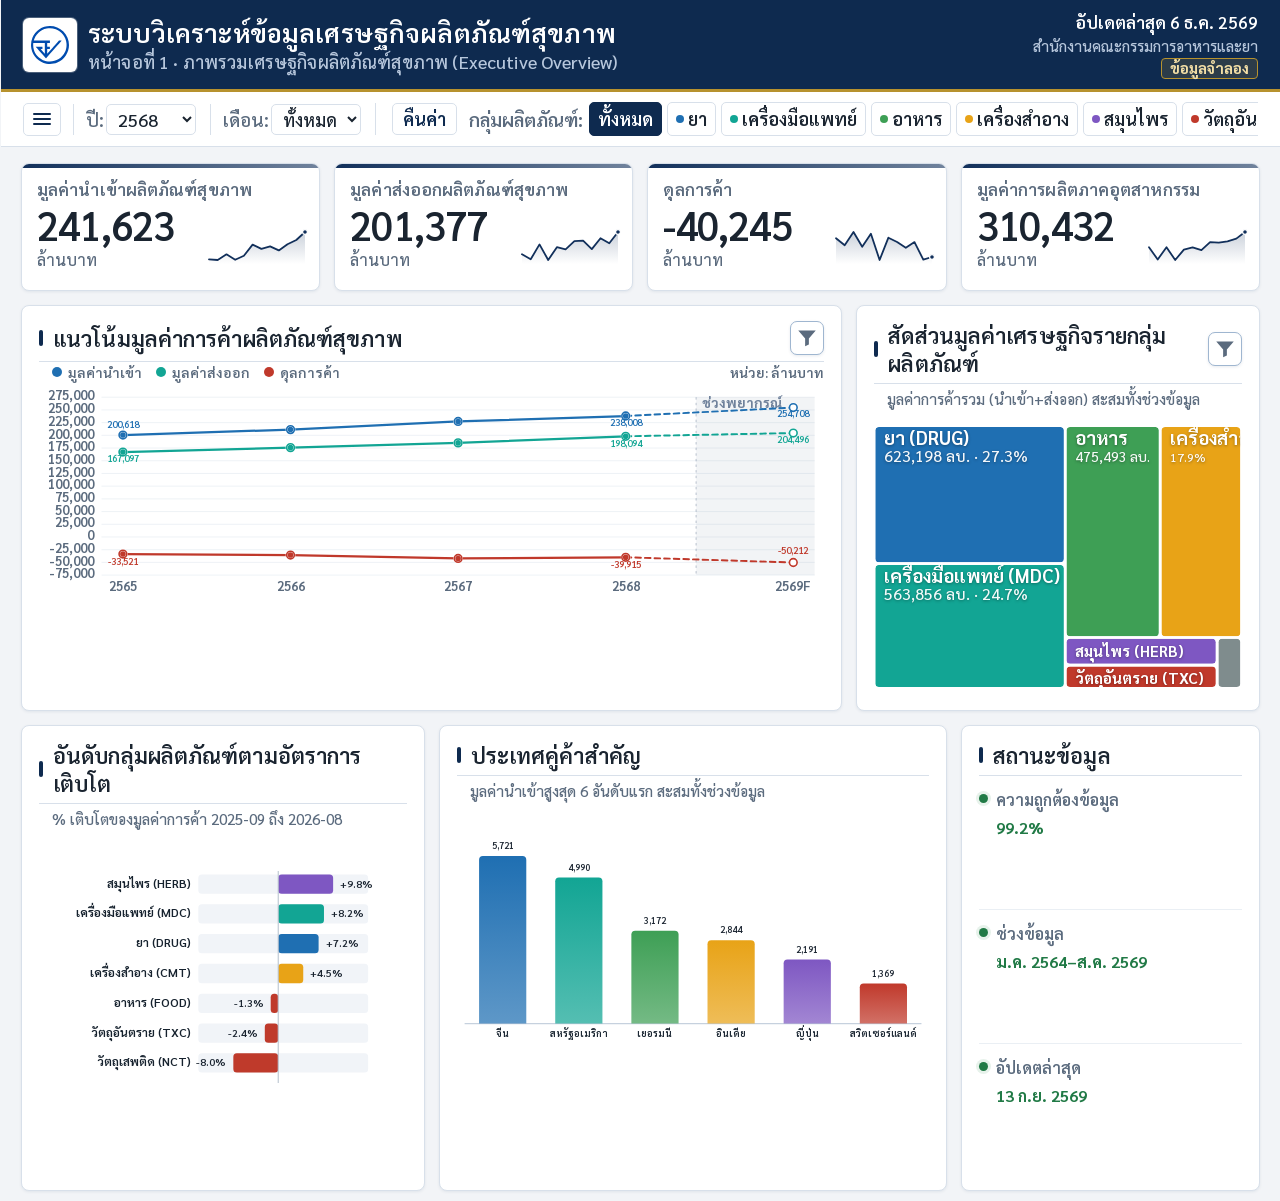
==== Web Mockup/d1_NEW.html @ 27793bc2 "Fix d2 chart-box height; smaller cap/legend/sidebar fonts Co-authored-by: Cursor <cursoragent@cursor" ====
<!doctype html>
<html lang="th">
<head>
<meta charset="utf-8">
<meta name="viewport" content="width=device-width, initial-scale=1">

<link rel="preconnect" href="https://fonts.googleapis.com">
<link rel="preconnect" href="https://fonts.gstatic.com" crossorigin>
<link rel="stylesheet" href="https://fonts.googleapis.com/css2?family=Sarabun:wght@400;500;600;700&display=swap">
<link rel="stylesheet" href="shared/dash-fonts.css">
<title>หน้าจอที่ 1 (Mockup) — ภาพรวมเศรษฐกิจผลิตภัณฑ์สุขภาพ | อย.</title>
<style>
  :root{
    --navy:#0E2A4F; --navy2:#1B4A82; --gold:#B7922E; --ink:#1A2430; --muted:#5B6B7E;
    --line:#D8E0EA; --line2:#EAEFF4; --canvas:#F2F4F7; --card:#FFFFFF;
    --good:#1F7A45; --warn:#A66A00; --bad:#B4382A;
    --sh-1:0 1px 3px rgba(18,48,91,.08);
    --r:8px;
    /* สเกล KPI (คงที่) vs UI รอง (ปรับได้) — โหมดอ่านง่าย */
    --fs-kpi:40px; --fs-kpi-name:17px; --fs-kpi-unit:16px;
    --fs-base:24px; --fs-h2:22px;
    --fs-chrome-h1:26px; --fs-chrome-sub:18px; --fs-chrome-meta:17px; --fs-chrome-org:15px;
    --fs-filter:17px; --fs-filter-chip:16px;
    --fs-ui:16px; --fs-ui-md:15px; --fs-ui-sm:16px;
    --fs-axis:16px; --fs-chart-lbl:15px; --fs-chart-data:12px; --fs-tip:20px; --fs-period:16px;
  }
  *{box-sizing:border-box}
  html,body{margin:0;padding:0}
  body{
    background:var(--canvas);
    color:var(--ink);
    font-size:var(--fs-base); line-height:1.45;
    -webkit-font-smoothing:antialiased;
    text-rendering:optimizeLegibility;
  }
  /* ── แถบหัวเรื่อง ─────────────────────────────────────────── */
  header{background:var(--navy);
         color:#fff; padding:11px 22px 10px;
         display:flex; justify-content:space-between; align-items:center; gap:12px;
         flex-wrap:wrap; position:relative; border-bottom:3px solid var(--gold)}
  header .brand{display:flex; align-items:center; gap:11px}
  header .brandLogo{width:46px; height:46px; object-fit:contain; background:#fff;
                    border-radius:6px; padding:4px; box-shadow:0 0 0 1px rgba(255,255,255,.25)}
  header h1{margin:0; font-size:var(--fs-chrome-h1); font-weight:700; letter-spacing:.15px;
            line-height:1.22}
  header .sub{color:#B7C7DC; font-size:var(--fs-chrome-sub); letter-spacing:.15px;
             margin-top:2px; line-height:1.3}
  header .right{text-align:right; font-size:var(--fs-chrome-meta); line-height:1.35}
  header .right .asof{font-weight:600}
  header .right .org{color:#B7C7DC; font-size:var(--fs-chrome-org); margin-top:2px;
                     line-height:1.3}

  /* ── แถบตัวกรอง ───────────────────────────────────────────── */
  .filters{background:#fff; border-bottom:1px solid var(--line); padding:6px 16px 6px 22px;
           display:grid; grid-template-columns:1fr auto; gap:8px 10px; align-items:center;
           position:sticky; top:0; z-index:20}
  .static-filters{grid-column:1; justify-self:start; min-width:0}
  /* คอลัมน์ auto ชิดขวา — ใช้พื้นที่กลางให้ชิปครบโดยไม่โดนตัด */
  .filterGroups{grid-column:2; justify-self:end; display:flex; align-items:center;
                gap:6px; flex-wrap:nowrap; width:max-content; max-width:100%}
  .filters .lbl{color:var(--muted); font-size:var(--fs-filter); font-weight:600;
                 white-space:nowrap; flex:none}
  #chips{display:flex; flex:0 0 auto; gap:5px; flex-wrap:nowrap; justify-content:flex-end;
         min-width:0; padding:2px 0}
  .chip{border:1px solid var(--line); background:#fff; color:var(--ink);
        border-radius:6px; padding:5px 15px; font:inherit; font-size:24px;
        cursor:pointer; display:inline-flex; align-items:center; gap:8px; flex:none;
        transition:background .13s, color .13s, border-color .13s}
  .filters .chip{padding:3px 8px; font-size:var(--fs-filter-chip); gap:4px;
                 border-radius:5px; font-weight:600}
  .filters .chip .dot{width:8px; height:8px}
  .chip:hover{border-color:#9FB6D0}
  .chip[aria-pressed="true"]{background:var(--navy); color:#fff; border-color:var(--navy)}
  .chip .dot{width:9px; height:9px; border-radius:50%; flex:none}
  .static-filters{display:flex; gap:12px; color:var(--muted); font-size:var(--fs-filter);
                  flex-wrap:wrap; align-items:center; flex:0 1 auto}
  .static-filters span{white-space:nowrap; padding-left:12px; border-left:1px solid var(--line)}
  .static-filters span:first-child{padding-left:0; border-left:none}
  .static-filters select{font:inherit; font-size:var(--fs-filter-chip); color:var(--ink);
                         background:#fff; border:1px solid var(--line); border-radius:5px;
                         padding:2px 7px; margin:0 2px}
  .reset-btn{font:inherit; font-size:var(--fs-filter-chip); font-weight:600; color:var(--navy);
             background:#fff; border:1px solid var(--line); border-radius:5px;
             padding:2px 10px; margin-left:4px; cursor:pointer}
  .reset-btn:hover{background:var(--line2)}

  /* ── ตาราง 12 คอลัมน์ ตามมาตรฐานในตารางที่ 13 ─────────────── */
  main{padding:16px 20px 10px; display:grid; grid-template-columns:repeat(12,1fr);
       gap:14px; max-width:2000px; margin:0 auto}
  .card{background:var(--card); border:1px solid var(--line); border-radius:var(--r);
        padding:15px 17px 13px; min-width:0; box-shadow:var(--sh-1)}
  /* ขีดสีสั้น ๆ หน้าหัวข้อ — แยกลำดับชั้นหัวข้อกับคำอธิบายให้ชัดโดยไม่เพิ่มเส้นกรอบ */
  .card > h2{margin:0; font-size:var(--fs-h2); font-weight:700; letter-spacing:.1px;
             line-height:1.28; display:flex; align-items:center; gap:10px}
  .card > h2::before{content:""; width:4px; height:16px; border-radius:2px;
                     background:var(--navy); flex:none}
  .card > .cap{margin:5px 0 12px 13px; color:var(--muted); font-size:var(--fs-ui);
               line-height:1.5}

  /* ── ตัวเลือกช่วงเวลารายการ์ด ─────────────────────────────── */
  /* ปุ่มไอคอน + เมนู dropdown เลือกช่วงเวลาต่อการ์ด อิสระจากตัวกรอง Year/Month
     ด้านบนของหน้าจอ (คนละกลไกกัน) — เผื่อ user อยากดูกราฟนึงช่วงสั้น อีกกราฟช่วงยาว
     พร้อมกันได้ ซ่อนอัตโนมัติในโหมดข้อมูลมอค (ดูฟังก์ชัน period* ใน script) เพราะ
     กราฟมอคยังไม่รองรับตัวกรองนี้ */
  .periodPick{position:relative; margin-left:auto; flex:none}
  .periodBtn{width:34px; height:34px; border-radius:7px; border:1px solid var(--line);
             background:#fff; color:var(--muted); cursor:pointer; display:inline-flex;
             align-items:center; justify-content:center; line-height:1;
             transition:background .13s, color .13s, border-color .13s}
  .periodBtn:hover{background:var(--line2); color:var(--ink)}
  .periodMenu{display:none; position:absolute; right:0; top:36px; z-index:30;
              background:#fff; border:1px solid var(--line); border-radius:8px;
              box-shadow:0 10px 26px rgba(8,24,46,.16); padding:12px; min-width:210px}
  .periodMenu.open{display:block}
  .periodRow{display:flex; align-items:center; gap:8px; margin-bottom:8px}
  .periodRow label{width:44px; flex:none; color:var(--muted); font-size:var(--fs-period);
      font-weight:600}
  .periodRow input[type="month"]{flex:1; min-width:0; font:inherit; font-size:var(--fs-period);
      color:var(--ink); border:1px solid var(--line); border-radius:6px; padding:7px 9px}
  .periodActions{display:flex; justify-content:space-between; gap:8px; margin-top:10px}
  .periodActions button{flex:1; font:inherit; font-size:var(--fs-period); font-weight:600;
      border-radius:6px; padding:9px 6px; cursor:pointer}
  .periodClear{border:1px solid var(--line); background:#fff; color:var(--muted)}
  .periodClear:hover{background:var(--line2); color:var(--ink)}
  .periodApply{border:1px solid var(--navy); background:var(--navy); color:#fff}
  .periodApply:hover{background:var(--navy2)}

  /* ── การ์ดตัวชี้วัดหลัก ───────────────────────────────────── */
  /* auto-fit แทนการตรึง 6 คอลัมน์ — ปรับตามจำนวนการ์ดจริงเอง (มอค 6 ใบ / จริง 4 ใบ
     ตอนนี้) ไม่ต้องแก้ CSS ทุกครั้งที่จำนวนการ์ดเปลี่ยน */
  .kpis{grid-column:span 12; display:grid;
        grid-template-columns:repeat(auto-fit, minmax(200px, 1fr)); gap:14px}
  .kpi{background:var(--card); border:1px solid var(--line); border-radius:var(--r);
       overflow:hidden; position:relative; cursor:default; box-shadow:var(--sh-1)}
  .kpi .bar{height:4px}
  .kpi .body{padding:11px 15px 18px}
  .kpi .name{color:var(--muted); font-size:var(--fs-kpi-name); font-weight:600;
            letter-spacing:.1px; line-height:1.3}
  .kpi .val{font-size:var(--fs-kpi); font-weight:700; line-height:1.08; letter-spacing:-.5px;
            font-variant-numeric:tabular-nums; margin-top:2px}
  .kpi .unit{color:var(--muted); font-size:var(--fs-kpi-unit); margin-top:2px}
  .kpi .spark{position:absolute; top:64px; right:14px; width:96px; height:36px}

  .trend{grid-column:span 8}
  /* คำอธิบายสีอยู่นอก SVG — ไม่แย่งพื้นที่ plot กับตัวอักษรที่ scale ตามความกว้างการ์ด */
  .trendLegend{display:flex; flex-wrap:wrap; gap:4px 14px; margin:0 0 4px 13px;
               font-size:var(--fs-ui-md); font-weight:600; color:var(--muted)}
  .trendLegend .lg{display:inline-flex; align-items:center; gap:6px}
  .trendLegend .lg i{display:inline-block; width:10px; height:10px; border-radius:50%;
                     flex:none; box-shadow:0 0 0 1.5px #fff}
  .trendLegend .trendUnit{margin-left:auto; font-weight:600; color:var(--muted)}
  .card.trend.card--row-stretch,
  .card.treemapCard.card--row-stretch,
  .card.cagrCard.card--row-stretch,
  .card.countryCard.card--row-stretch,
  .card.healthCard.card--row-stretch{
    display:flex; flex-direction:column; align-self:stretch; min-height:0}
  #trendChart{
    flex:0 0 auto !important; width:100%; height:auto; min-height:0; line-height:0}
  #trendChart svg{
    display:block; width:100% !important; height:auto !important; max-height:none !important;
    aspect-ratio:980/268}
  #treemap{
    flex:1 1 auto; min-height:var(--dash-chart-h); height:var(--dash-chart-h)}
  #treemap svg{
    display:block; width:100% !important; height:100% !important; max-height:100% !important}
  #cagrChart,#countryChart{
    flex:0 0 auto; min-height:var(--dash-chart-h-lg); height:var(--dash-chart-h-lg)}
  #cagrChart svg,#countryChart svg{
    display:block; width:100% !important; height:var(--dash-chart-h-lg) !important;
    max-height:var(--dash-chart-h-lg) !important}
  .treemapCard{grid-column:span 4}
  #treemap svg{overflow:hidden}
  .cagrCard{grid-column:span 4}
  .countryCard{grid-column:span 5}
  .healthCard{grid-column:span 3}
  .healthCard.card--row-stretch table.health{flex:1 1 0}

  /* ── สถานะข้อมูล (label บน / ค่า+รายละเอียด ล่าง ชิดซ้าย) ─────────────── */
  table.health{width:100%; border-collapse:collapse; font-size:var(--fs-ui-md)}
  table.health tr.healthRow td{padding:12px 0; border-bottom:1px solid var(--line2);
          vertical-align:top}
  table.health tr.healthRow:last-child td{border-bottom:0}
  table.health .hrLabel{display:flex; align-items:flex-start; gap:8px;
          color:var(--muted); font-weight:600; font-size:var(--fs-ui-sm); line-height:1.45}
  table.health .hrLabel .st{width:9px; height:9px; border-radius:50%; flex:none;
          margin-top:6px}
  table.health .hrVal{margin:6px 0 0 17px; font-weight:700; font-size:var(--fs-ui);
          line-height:1.35; font-variant-numeric:tabular-nums; color:var(--ink)}
  table.health .hrSub{margin:4px 0 0 17px; font-size:var(--fs-ui-sm); line-height:1.5;
          color:var(--muted); overflow-wrap:break-word}


  svg{display:block; width:100%; height:auto; overflow:visible}
  .gridline{stroke:var(--line2); stroke-width:1}
  .axis{fill:var(--muted); font-size:var(--fs-axis); font-weight:700}
  .barlbl{fill:var(--ink); font-size:var(--fs-chart-data); font-weight:600}
  .hit{cursor:pointer; transition:opacity .15s}
  .hit:hover{opacity:.82}
  .dim{opacity:.22}

  #tip{position:fixed; pointer-events:none; opacity:0; transition:opacity .1s;
       background:rgba(14,39,73,.97); color:#fff; padding:10px 14px; border-radius:8px;
       font-size:var(--fs-tip); line-height:1.5; z-index:99; max-width:360px;
       box-shadow:0 10px 26px rgba(8,24,46,.34)}
  #tip b{font-weight:700}

  @media (max-width:980px){
    .filters{grid-template-columns:1fr; gap:8px}
    .static-filters,.filterGroups{grid-column:1; justify-self:stretch}
    #chips{justify-content:flex-start}
    .kpis{grid-template-columns:repeat(2,1fr)}
    .treemapCard,.cagrCard,.countryCard,.healthCard{grid-column:span 12}
  }
  @media (max-width:700px){
    header .brandLogo{width:42px; height:42px}
    header h1{font-size:26px}
    header .right{text-align:left}
    .kpis{grid-template-columns:1fr}
  }
  @media print{
    body{background:#fff}
    .filters{position:static; background:#fff}
    .filters .chip{display:none}
    .card,.kpi{box-shadow:none}
    main{padding:8px}
  }
</style>
  <link rel="stylesheet" href="shared/dash-sidebar.css">
  <link rel="stylesheet" href="shared/dash-layout.css">
<link rel="stylesheet" href="shared/dash-filters.css">
</head>
<body data-dash="1">
<div id="dashPage"><script src="shared/dash-sidebar.js"></script>

<header>
  <div class="brand">
    <span class="dash-header-logo"><img class="brandLogo" src="[data-uri]" alt="อย."></span>
    <div>
      <h1>ระบบวิเคราะห์ข้อมูลเศรษฐกิจผลิตภัณฑ์สุขภาพ</h1>
      <div class="sub">หน้าจอที่ 1 · ภาพรวมเศรษฐกิจผลิตภัณฑ์สุขภาพ (Executive Overview)</div>
    </div>
  </div>
  <div class="right">
    <div class="asof">อัปเดตล่าสุด <span id="asOf"></span></div>
    <div class="org">สำนักงานคณะกรรมการอาหารและยา</div><div class="dash-mock-badge" title="ตัวเลขในหน้านี้จัดทำขึ้นเพื่อสาธิตรูปแบบการแสดงผลเท่านั้น ไม่ใช่ข้อมูลจริงของสำนักงานคณะกรรมการอาหารและยา โปรดอย่านำไปอ้างอิง">ข้อมูลจำลอง</div>
  </div>
</header>

<div class="filters">
  <div class="static-filters">
    <button type="button" class="dash-menu-btn" aria-label="แสดงเมนู" title="แสดงเมนู" aria-expanded="false"><i class="dash-menu-icon" aria-hidden="true"></i></button>
    <span>ปี: <select id="filterYear" onchange="setFilters()"></select></span>
    <span>เดือน: <select id="filterMonth" onchange="setFilters()"></select></span>
    <span><button type="button" class="reset-btn" onclick="resetFilters()">คืนค่า</button></span>
  </div>
  <div class="filterGroups">
    <span class="lbl">กลุ่มผลิตภัณฑ์:</span>
    <span id="chips"></span>
  </div>
</div>

<main>
  <section class="kpis" id="kpis"></section>

  <section class="card trend card--row-stretch card--chart-grow">
    <h2>แนวโน้มมูลค่าการค้าผลิตภัณฑ์สุขภาพ
      <span class="periodPick">
        <button type="button" class="periodBtn" onclick="togglePeriod(event,'trend')" title="เลือกช่วงเวลา"><svg viewBox="0 0 16 16" width="15" height="15" fill="currentColor"><path d="M1 2h14l-5.5 6.3V13.2l-3 1.3V8.3z"/></svg></button>
        <div class="periodMenu" id="periodMenu-trend" onclick="event.stopPropagation()">
          <div class="periodRow"><label>จาก</label><input type="month" id="periodFrom-trend"></div>
          <div class="periodRow"><label>ถึง</label><input type="month" id="periodTo-trend"></div>
          <div class="periodActions">
            <button type="button" class="periodClear" onclick="clearPeriodRange(event,'trend')">ทั้งหมด</button>
            <button type="button" class="periodApply" onclick="applyPeriodRange(event,'trend')">ใช้ช่วงนี้</button>
          </div>
        </div>
      </span>
    </h2>
    <div class="cap" id="trendCap"></div>
    <div class="trendLegend" id="trendLegend"></div>
    <div id="trendChart"></div>
  </section>

  <section class="card treemapCard card--row-stretch card--chart-grow">
    <h2>สัดส่วนมูลค่าเศรษฐกิจรายกลุ่มผลิตภัณฑ์
      <span class="periodPick">
        <button type="button" class="periodBtn" onclick="togglePeriod(event,'treemap')" title="เลือกช่วงเวลา"><svg viewBox="0 0 16 16" width="15" height="15" fill="currentColor"><path d="M1 2h14l-5.5 6.3V13.2l-3 1.3V8.3z"/></svg></button>
        <div class="periodMenu" id="periodMenu-treemap" onclick="event.stopPropagation()">
          <div class="periodRow"><label>จาก</label><input type="month" id="periodFrom-treemap"></div>
          <div class="periodRow"><label>ถึง</label><input type="month" id="periodTo-treemap"></div>
          <div class="periodActions">
            <button type="button" class="periodClear" onclick="clearPeriodRange(event,'treemap')">ทั้งหมด</button>
            <button type="button" class="periodApply" onclick="applyPeriodRange(event,'treemap')">ใช้ช่วงนี้</button>
          </div>
        </div>
      </span>
    </h2>
    <div class="cap" id="shareCap"></div>
    <div id="treemap"></div>
  </section>

  <section class="card cagrCard card--row-stretch card--chart-grow">
    <h2 id="cagrTitle">อันดับกลุ่มผลิตภัณฑ์ตามอัตราการเติบโต
      <span class="periodPick">
        <button type="button" class="periodBtn" onclick="togglePeriod(event,'cagr')" title="เลือกช่วงเวลา"><svg viewBox="0 0 16 16" width="15" height="15" fill="currentColor"><path d="M1 2h14l-5.5 6.3V13.2l-3 1.3V8.3z"/></svg></button>
        <div class="periodMenu" id="periodMenu-cagr" onclick="event.stopPropagation()">
          <div class="periodRow"><label>จาก</label><input type="month" id="periodFrom-cagr"></div>
          <div class="periodRow"><label>ถึง</label><input type="month" id="periodTo-cagr"></div>
          <div class="periodActions">
            <button type="button" class="periodClear" onclick="clearPeriodRange(event,'cagr')">ทั้งหมด</button>
            <button type="button" class="periodApply" onclick="applyPeriodRange(event,'cagr')">ใช้ช่วงนี้</button>
          </div>
        </div>
      </span>
    </h2>
    <div class="cap" id="cagrCap"></div>
    <div id="cagrChart"></div>
  </section>

  <section class="card countryCard card--row-stretch card--chart-grow">
    <h2>ประเทศคู่ค้าสำคัญ</h2>
    <div class="cap" id="countryCap"></div>
    <div id="countryChart"></div>
  </section>

  <section class="card healthCard card--row-stretch">
    <h2>สถานะข้อมูล</h2>
    <table class="health"><tbody id="healthBody"></tbody></table>
  </section>
</main>

<div id="tip"></div>

<script>
const DATA = {"meta": {"asOf": "13 ก.ย. 2569", "fyComplete": 2568, "fys": [2565, 2566, 2567, 2568, 2569], "hasCagr": true, "crossFilter": true}, "groups": [{"code": "DRUG", "name": "ยา", "color": "#1F6FB2"}, {"code": "MDC", "name": "เครื่องมือแพทย์", "color": "#12A594"}, {"code": "FOOD", "name": "อาหาร", "color": "#3E9F55"}, {"code": "CMT", "name": "เครื่องสำอาง", "color": "#E8A317"}, {"code": "HERB", "name": "สมุนไพร", "color": "#7E57C2"}, {"code": "TXC", "name": "วัตถุอันตราย", "color": "#C0392B"}, {"code": "NCT", "name": "วัตถุเสพติด", "color": "#7F8C8D"}], "kpi": [{"kpi_code": "import_value", "kpi_name_th": "มูลค่านำเข้าผลิตภัณฑ์สุขภาพ", "value": 1251658.3, "unit": "ล้านบาท", "yoy_pct": 0.0, "higher_is_better": true, "basis": "รวม 68 เดือน (ม.ค. 2564–ส.ค. 2569)", "drill_to": "หน้าจอที่ 2"}, {"kpi_code": "export_value", "kpi_name_th": "มูลค่าส่งออกผลิตภัณฑ์สุขภาพ", "value": 1030924.6, "unit": "ล้านบาท", "yoy_pct": 0.0, "higher_is_better": true, "basis": "รวม 68 เดือน (ม.ค. 2564–ส.ค. 2569)", "drill_to": "หน้าจอที่ 2"}, {"kpi_code": "trade_balance", "kpi_name_th": "ดุลการค้า", "value": -220733.7, "unit": "ล้านบาท", "yoy_pct": 0.0, "higher_is_better": true, "basis": "รวม 68 เดือน (ม.ค. 2564–ส.ค. 2569)", "drill_to": "หน้าจอที่ 2"}, {"kpi_code": "production_value", "kpi_name_th": "มูลค่าการผลิตภาคอุตสาหกรรม", "value": 1658993.7, "unit": "ล้านบาท", "yoy_pct": 0.0, "higher_is_better": true, "basis": "รวม 68 เดือน (ม.ค. 2564–ส.ค. 2569)", "drill_to": null}], "sparks": {"active_entity": [12243.0, 12246.0, 12261.0, 12229.0, 12335.0, 12313.0, 12365.0, 12407.0, 12448.0, 12490.0, 12527.0, 12548.0, 12574.0, 12591.0, 12596.0, 12663.0, 12702.0, 12699.0, 12710.0, 12814.0, 12910.0, 12837.0, 12885.0, 12881.0, 12937.0, 12950.0, 13065.0, 13083.0, 13039.0, 13098.0, 13143.0, 13173.0, 13198.0, 13179.0, 13266.0, 13285.0, 13299.0, 13357.0, 13390.0, 13471.0, 13498.0, 13397.0, 13511.0, 13581.0, 13571.0, 13654.0, 13660.0, 13676.0, 13744.0, 13775.0, 13772.0, 13780.0, 13899.0, 13951.0, 13901.0, 14021.0, 14032.0, 14060.0, 14159.0, 14140.0, 14099.0, 14240.0, 14233.0, 14302.0, 14327.0, 14356.0, 14373.0, 14338.0], "backlog": [9496.0, 8575.0, 9800.0, 8965.0, 8916.0, 9588.0, 9323.0, 9001.0, 9169.0, 9704.0, 10044.0, 9940.0, 8957.0, 9470.0, 9505.0, 8831.0, 8721.0, 8936.0, 9113.0, 8737.0, 9924.0, 8332.0, 9100.0, 9247.0, 8919.0, 9403.0, 8846.0, 8759.0, 9178.0, 9355.0, 9688.0, 8884.0, 9535.0, 8555.0, 8859.0, 9108.0, 8858.0, 9722.0, 9900.0, 9062.0, 9259.0, 9071.0, 8955.0, 9098.0, 8894.0, 9219.0, 9697.0, 8713.0, 9252.0, 9150.0, 8906.0, 9578.0, 9294.0, 8977.0, 9732.0, 9324.0, 9102.0, 8932.0, 9248.0, 9093.0, 8254.0, 9865.0, 8516.0, 8545.0, 9431.0, 9004.0, 9089.0, 9287.0], "export_value": [12469.51, 12317.92, 14382.93, 11681.57, 12738.57, 13167.43, 13790.31, 14125.97, 13152.4, 14755.67, 14537.2, 14705.64, 13501.73, 12661.9, 14346.64, 12235.97, 13732.52, 14038.84, 13876.01, 14303.94, 14401.18, 14357.23, 15042.22, 16422.81, 13471.15, 14012.55, 15381.28, 12953.31, 14132.33, 14334.05, 15186.8, 15315.31, 15171.0, 16085.5, 16193.87, 16359.82, 15004.15, 14863.85, 15276.39, 13949.84, 14972.51, 15254.47, 15694.79, 15343.49, 16131.65, 16889.35, 16947.68, 17012.06, 15661.77, 14942.11, 17096.08, 14844.87, 16697.22, 16390.71, 17553.02, 17635.12, 16423.88, 17994.12, 17249.81, 18888.55, 15910.47, 15802.68, 17399.87, 15531.71, 16229.21, 17981.58, 16877.32, 17131.23], "import_value": [15273.94, 14637.46, 16427.86, 13405.4, 15440.91, 16104.97, 15859.0, 17115.14, 17035.77, 16411.86, 17356.79, 18528.95, 15941.68, 15284.58, 17613.86, 14225.54, 16233.04, 17371.76, 16368.82, 17892.65, 17388.44, 17441.7, 17935.94, 19950.22, 16872.92, 16407.42, 18232.21, 15194.43, 17220.46, 17531.85, 17830.76, 17960.89, 18722.08, 18855.1, 19331.59, 21121.76, 18379.27, 16846.51, 19224.75, 16686.18, 19142.89, 19352.0, 19363.0, 19592.22, 19465.85, 20558.16, 20461.44, 21574.03, 18407.92, 18296.79, 19304.82, 18334.92, 19057.71, 21032.71, 20260.99, 20713.49, 20005.44, 21084.83, 21854.02, 23269.0, 20224.5, 19862.24, 21544.67, 18734.08, 21101.43, 21183.81, 22247.66, 21963.27], "product_stock": [166377.0, 166979.0, 168116.0, 168905.0, 169331.0, 170804.0, 171312.0, 171425.0, 171913.0, 173570.0, 173837.0, 174784.0, 175007.0, 176052.0, 176348.0, 177415.0, 178212.0, 179008.0, 179786.0, 180315.0, 181014.0, 181488.0, 181566.0, 182635.0, 184230.0, 184882.0, 185530.0, 186340.0, 186695.0, 187131.0, 188504.0, 189304.0, 190367.0, 190706.0, 191275.0, 191868.0, 192832.0, 194188.0, 194285.0, 195725.0, 196307.0, 196630.0, 197933.0, 199036.0, 199069.0, 200180.0, 200739.0, 201718.0, 202623.0, 204270.0, 204409.0, 204646.0, 205899.0, 206888.0, 207966.0, 207985.0, 209620.0, 210131.0, 210818.0, 211879.0, 212604.0, 213938.0, 215051.0, 215507.0, 216205.0, 218099.0, 218238.0, 218983.0], "production_value": [20513.7, 20926.1, 22807.4, 19511.1, 22193.7, 22458.1, 22659.6, 23162.8, 22671.2, 23908.9, 24379.7, 25239.7, 22436.2, 21729.6, 22813.1, 20161.4, 22668.8, 22386.6, 22612.5, 23495.8, 23725.0, 24994.3, 25781.9, 26244.3, 22475.1, 22411.2, 24433.7, 21033.9, 23262.8, 24178.2, 24551.4, 24277.3, 24402.4, 25061.7, 25399.8, 26492.0, 23305.3, 22894.2, 24821.9, 21635.0, 24293.1, 25542.4, 25275.9, 25282.0, 25893.2, 26376.4, 27970.4, 27679.4, 25733.7, 23273.6, 25729.1, 23177.6, 25255.1, 25689.5, 25132.3, 26733.1, 26620.2, 26898.8, 27438.7, 28750.7, 26068.3, 25085.0, 27250.4, 23947.9, 26616.1, 26918.1, 26225.5, 28019.8], "trade_balance": [-2804.42, -2319.54, -2044.92, -1723.84, -2702.34, -2937.53, -2068.69, -2989.17, -3883.36, -1656.19, -2819.59, -3823.31, -2439.95, -2622.68, -3267.22, -1989.56, -2500.52, -3332.92, -2492.81, -3588.71, -2987.27, -3084.47, -2893.72, -3527.42, -3401.77, -2394.88, -2850.93, -2241.12, -3088.14, -3197.8, -2643.96, -2645.58, -3551.09, -2769.6, -3137.72, -4761.94, -3375.12, -1982.66, -3948.36, -2736.34, -4170.38, -4097.53, -3668.21, -4248.73, -3334.2, -3668.81, -3513.75, -4561.97, -2746.15, -3354.67, -2208.75, -3490.04, -2360.49, -4641.99, -2707.97, -3078.38, -3581.56, -3090.71, -4604.21, -4380.46, -4314.03, -4059.56, -4144.8, -3202.37, -4872.22, -3202.23, -5370.34, -4832.04]}, "trend": [{"key": "import", "values": [200618.0, 211300.9, 227361.1, 238008.4, 254708.3], "isFc": [false, false, false, false, true], "lo": [null, null, null, null, 253964.8], "hi": [null, null, null, null, 255451.9]}, {"key": "export", "values": [167097.2, 175780.0, 185130.3, 198093.9, 204496.4], "isFc": [false, false, false, false, true], "lo": [null, null, null, null, 203863.4], "hi": [null, null, null, null, 205129.3]}, {"key": "balance", "values": [-33520.7, -35520.9, -42230.8, -39914.5, -50212.0], "isFc": [false, false, false, false, true], "lo": [null, null, null, null, null], "hi": [null, null, null, null, null]}], "share": [{"product_group": "DRUG", "name_th": "ยา", "trade_value_mb": 623198.24, "share_pct": 27.3}, {"product_group": "MDC", "name_th": "เครื่องมือแพทย์", "trade_value_mb": 563856.36, "share_pct": 24.7}, {"product_group": "FOOD", "name_th": "อาหาร", "trade_value_mb": 475492.82, "share_pct": 20.83}, {"product_group": "CMT", "name_th": "เครื่องสำอาง", "trade_value_mb": 408033.74, "share_pct": 17.88}, {"product_group": "HERB", "name_th": "สมุนไพร", "trade_value_mb": 99106.84, "share_pct": 4.34}, {"product_group": "TXC", "name_th": "วัตถุอันตราย", "trade_value_mb": 83416.62, "share_pct": 3.65}, {"product_group": "NCT", "name_th": "วัตถุเสพติด", "trade_value_mb": 29478.38, "share_pct": 1.29}], "cagr": [{"product_group": "DRUG", "name_th": "ยา", "cagr_3y_pct": 6.6, "active_entity_count": 2028.0}, {"product_group": "MDC", "name_th": "เครื่องมือแพทย์", "cagr_3y_pct": 9.08, "active_entity_count": 2264.0}, {"product_group": "FOOD", "name_th": "อาหาร", "cagr_3y_pct": 3.23, "active_entity_count": 4714.0}, {"product_group": "CMT", "name_th": "เครื่องสำอาง", "cagr_3y_pct": 4.95, "active_entity_count": 3302.0}, {"product_group": "HERB", "name_th": "สมุนไพร", "cagr_3y_pct": 12.23, "active_entity_count": 1298.0}, {"product_group": "TXC", "name_th": "วัตถุอันตราย", "cagr_3y_pct": -3.22, "active_entity_count": 512.0}, {"product_group": "NCT", "name_th": "วัตถุเสพติด", "cagr_3y_pct": -6.94, "active_entity_count": 220.0}], "country": [{"rank": 1, "country_name_th": "จีน", "import_value_mb": 5721.0}, {"rank": 2, "country_name_th": "สหรัฐอเมริกา", "import_value_mb": 4989.8}, {"rank": 3, "country_name_th": "เยอรมนี", "import_value_mb": 3171.6}, {"rank": 4, "country_name_th": "อินเดีย", "import_value_mb": 2843.8}, {"rank": 5, "country_name_th": "ญี่ปุ่น", "import_value_mb": 2190.5}, {"rank": 6, "country_name_th": "สวิตเซอร์แลนด์", "import_value_mb": 1368.9}], "countryByGroup": [{"product_group": "CMT", "country_name_th": "เกาหลีใต้", "import_value_mb": 614.1}, {"product_group": "CMT", "country_name_th": "ฝรั่งเศส", "import_value_mb": 531.5}, {"product_group": "CMT", "country_name_th": "ญี่ปุ่น", "import_value_mb": 401.4}, {"product_group": "CMT", "country_name_th": "สหรัฐอเมริกา", "import_value_mb": 349.5}, {"product_group": "CMT", "country_name_th": "จีน", "import_value_mb": 344.2}, {"product_group": "CMT", "country_name_th": "อิตาลี", "import_value_mb": 185.6}, {"product_group": "CMT", "country_name_th": "ไม่ระบุประเทศ", "import_value_mb": 49.5}, {"product_group": "DRUG", "country_name_th": "อินเดีย", "import_value_mb": 2220.2}, {"product_group": "DRUG", "country_name_th": "สหรัฐอเมริกา", "import_value_mb": 1734.5}, {"product_group": "DRUG", "country_name_th": "เยอรมนี", "import_value_mb": 1538.3}, {"product_group": "DRUG", "country_name_th": "สวิตเซอร์แลนด์", "import_value_mb": 1229.6}, {"product_group": "DRUG", "country_name_th": "จีน", "import_value_mb": 968.7}, {"product_group": "DRUG", "country_name_th": "ฝรั่งเศส", "import_value_mb": 748.4}, {"product_group": "DRUG", "country_name_th": "ไอร์แลนด์", "import_value_mb": 744.8}, {"product_group": "DRUG", "country_name_th": "สหราชอาณาจักร", "import_value_mb": 486.9}, {"product_group": "DRUG", "country_name_th": "ไม่ระบุประเทศ", "import_value_mb": 197.4}, {"product_group": "FOOD", "country_name_th": "จีน", "import_value_mb": 793.7}, {"product_group": "FOOD", "country_name_th": "สหรัฐอเมริกา", "import_value_mb": 703.1}, {"product_group": "FOOD", "country_name_th": "นิวซีแลนด์", "import_value_mb": 559.3}, {"product_group": "FOOD", "country_name_th": "ออสเตรเลีย", "import_value_mb": 549.5}, {"product_group": "FOOD", "country_name_th": "ญี่ปุ่น", "import_value_mb": 377.2}, {"product_group": "FOOD", "country_name_th": "มาเลเซีย", "import_value_mb": 310.6}, {"product_group": "FOOD", "country_name_th": "สิงคโปร์", "import_value_mb": 246.2}, {"product_group": "FOOD", "country_name_th": "ไม่ระบุประเทศ", "import_value_mb": 72.2}, {"product_group": "HERB", "country_name_th": "จีน", "import_value_mb": 438.2}, {"product_group": "HERB", "country_name_th": "อินเดีย", "import_value_mb": 240.8}, {"product_group": "HERB", "country_name_th": "เกาหลีใต้", "import_value_mb": 145.3}, {"product_group": "HERB", "country_name_th": "ญี่ปุ่น", "import_value_mb": 110.5}, {"product_group": "HERB", "country_name_th": "มาเลเซีย", "import_value_mb": 94.1}, {"product_group": "HERB", "country_name_th": "ไม่ระบุประเทศ", "import_value_mb": 21.0}, {"product_group": "MDC", "country_name_th": "จีน", "import_value_mb": 2721.7}, {"product_group": "MDC", "country_name_th": "สหรัฐอเมริกา", "import_value_mb": 1998.5}, {"product_group": "MDC", "country_name_th": "เยอรมนี", "import_value_mb": 1364.4}, {"product_group": "MDC", "country_name_th": "ญี่ปุ่น", "import_value_mb": 1152.7}, {"product_group": "MDC", "country_name_th": "สิงคโปร์", "import_value_mb": 758.1}, {"product_group": "MDC", "country_name_th": "ไอร์แลนด์", "import_value_mb": 546.4}, {"product_group": "MDC", "country_name_th": "Czech Republic", "import_value_mb": 419.8}, {"product_group": "MDC", "country_name_th": "ไม่ระบุประเทศ", "import_value_mb": 182.9}, {"product_group": "NCT", "country_name_th": "สวิตเซอร์แลนด์", "import_value_mb": 139.2}, {"product_group": "NCT", "country_name_th": "อินเดีย", "import_value_mb": 104.9}, {"product_group": "NCT", "country_name_th": "สหราชอาณาจักร", "import_value_mb": 86.6}, {"product_group": "NCT", "country_name_th": "สหรัฐอเมริกา", "import_value_mb": 66.8}, {"product_group": "NCT", "country_name_th": "เยอรมนี", "import_value_mb": 42.6}, {"product_group": "NCT", "country_name_th": "ไม่ระบุประเทศ", "import_value_mb": 9.0}, {"product_group": "TXC", "country_name_th": "จีน", "import_value_mb": 454.5}, {"product_group": "TXC", "country_name_th": "อินเดีย", "import_value_mb": 277.9}, {"product_group": "TXC", "country_name_th": "เยอรมนี", "import_value_mb": 226.4}, {"product_group": "TXC", "country_name_th": "ญี่ปุ่น", "import_value_mb": 148.8}, {"product_group": "TXC", "country_name_th": "สหรัฐอเมริกา", "import_value_mb": 137.4}, {"product_group": "TXC", "country_name_th": "ไม่ระบุประเทศ", "import_value_mb": 25.4}], "health": [{"metric_code": "completeness", "metric_name_th": "ความถูกต้องข้อมูล", "value": 99.2, "unit": "%", "detail_th": null, "display_text": null, "status": "ปกติ"}, {"metric_code": "coverage", "metric_name_th": "ช่วงข้อมูล", "value": null, "unit": null, "detail_th": null, "display_text": "ม.ค. 2564–ส.ค. 2569", "status": "ปกติ"}, {"metric_code": "last_refresh", "metric_name_th": "อัปเดตล่าสุด", "value": null, "unit": null, "detail_th": null, "display_text": "13 ก.ย. 2569", "status": "ปกติ"}], "byGroup": [{"m": "2021-01", "fy": 2564, "g": "CMT", "im": 1305.39, "ex": 3881.64, "bal": 2576.25, "ps": 47191.0, "ae": 2801.0, "bl": 2737.0, "pv": 2684.2}, {"m": "2021-01", "fy": 2564, "g": "DRUG", "im": 5602.52, "ex": 2143.18, "bal": -3459.34, "ps": 21294.0, "ae": 1721.0, "bl": 1267.0, "pv": 4837.4}, {"m": "2021-01", "fy": 2564, "g": "FOOD", "im": 2044.29, "ex": 3781.66, "bal": 1737.37, "ps": 72779.0, "ae": 4066.0, "bl": 3581.0, "pv": 8206.0}, {"m": "2021-01", "fy": 2564, "g": "HERB", "im": 479.96, "ex": 446.97, "bal": -32.99, "ps": 4934.0, "ae": 1093.0, "bl": 388.0, "pv": 683.1}, {"m": "2021-01", "fy": 2564, "g": "MDC", "im": 4410.79, "ex": 1819.7, "bal": -2591.09, "ps": 18340.0, "ae": 1944.0, "bl": 1268.0, "pv": 2806.5}, {"m": "2021-01", "fy": 2564, "g": "NCT", "im": 474.58, "ex": 79.85, "bal": -394.73, "ps": 412.0, "ae": 186.0, "bl": 75.0, "pv": 492.6}, {"m": "2021-01", "fy": 2564, "g": "TXC", "im": 956.41, "ex": 316.51, "bal": -639.91, "ps": 1427.0, "ae": 432.0, "bl": 180.0, "pv": 803.9}, {"m": "2021-02", "fy": 2564, "g": "CMT", "im": 1325.71, "ex": 3724.66, "bal": 2398.94, "ps": 47551.0, "ae": 2802.0, "bl": 1982.0, "pv": 2582.5}, {"m": "2021-02", "fy": 2564, "g": "DRUG", "im": 5109.95, "ex": 2043.74, "bal": -3066.21, "ps": 21458.0, "ae": 1737.0, "bl": 1548.0, "pv": 4733.7}, {"m": "2021-02", "fy": 2564, "g": "FOOD", "im": 2271.96, "ex": 4005.15, "bal": 1733.19, "ps": 72816.0, "ae": 4027.0, "bl": 3161.0, "pv": 8742.0}, {"m": "2021-02", "fy": 2564, "g": "HERB", "im": 470.49, "ex": 518.72, "bal": 48.22, "ps": 4961.0, "ae": 1091.0, "bl": 442.0, "pv": 699.3}, {"m": "2021-02", "fy": 2564, "g": "MDC", "im": 4053.78, "ex": 1631.47, "bal": -2422.32, "ps": 18340.0, "ae": 1961.0, "bl": 1180.0, "pv": 2942.0}, {"m": "2021-02", "fy": 2564, "g": "NCT", "im": 470.66, "ex": 76.62, "bal": -394.03, "ps": 414.0, "ae": 189.0, "bl": 73.0, "pv": 448.0}, {"m": "2021-02", "fy": 2564, "g": "TXC", "im": 934.9, "ex": 317.56, "bal": -617.34, "ps": 1439.0, "ae": 439.0, "bl": 189.0, "pv": 778.6}, {"m": "2021-03", "fy": 2564, "g": "CMT", "im": 1537.43, "ex": 4238.78, "bal": 2701.35, "ps": 47551.0, "ae": 2823.0, "bl": 2799.0, "pv": 2948.2}, {"m": "2021-03", "fy": 2564, "g": "DRUG", "im": 5983.68, "ex": 2515.36, "bal": -3468.32, "ps": 21529.0, "ae": 1726.0, "bl": 1412.0, "pv": 5081.4}, {"m": "2021-03", "fy": 2564, "g": "FOOD", "im": 2299.06, "ex": 4539.79, "bal": 2240.73, "ps": 73733.0, "ae": 4066.0, "bl": 3573.0, "pv": 9134.9}, {"m": "2021-03", "fy": 2564, "g": "HERB", "im": 469.16, "ex": 605.71, "bal": 136.55, "ps": 4979.0, "ae": 1097.0, "bl": 516.0, "pv": 786.7}, {"m": "2021-03", "fy": 2564, "g": "MDC", "im": 4566.85, "ex": 2022.81, "bal": -2544.04, "ps": 18467.0, "ae": 1927.0, "bl": 1434.0, "pv": 3504.7}, {"m": "2021-03", "fy": 2564, "g": "NCT", "im": 544.73, "ex": 102.66, "bal": -442.07, "ps": 414.0, "ae": 188.0, "bl": 66.0, "pv": 488.3}, {"m": "2021-03", "fy": 2564, "g": "TXC", "im": 1026.94, "ex": 357.81, "bal": -669.13, "ps": 1443.0, "ae": 434.0, "bl": 0.0, "pv": 863.2}, {"m": "2021-04", "fy": 2564, "g": "CMT", "im": 1321.14, "ex": 3477.89, "bal": 2156.74, "ps": 48051.0, "ae": 2805.0, "bl": 2337.0, "pv": 2448.8}, {"m": "2021-04", "fy": 2564, "g": "DRUG", "im": 4728.9, "ex": 1941.56, "bal": -2787.34, "ps": 21542.0, "ae": 1735.0, "bl": 1256.0, "pv": 4493.6}, {"m": "2021-04", "fy": 2564, "g": "FOOD", "im": 2058.05, "ex": 3574.51, "bal": 1516.46, "ps": 73948.0, "ae": 4032.0, "bl": 3305.0, "pv": 7766.5}, {"m": "2021-04", "fy": 2564, "g": "HERB", "im": 455.78, "ex": 520.67, "bal": 64.89, "ps": 5011.0, "ae": 1100.0, "bl": 407.0, "pv": 669.0}, {"m": "2021-04", "fy": 2564, "g": "MDC", "im": 3953.52, "ex": 1788.39, "bal": -2165.13, "ps": 18491.0, "ae": 1930.0, "bl": 1383.0, "pv": 2945.6}, {"m": "2021-04", "fy": 2564, "g": "NCT", "im": 0.0, "ex": 78.37, "bal": 78.37, "ps": 414.0, "ae": 190.0, "bl": 73.0, "pv": 400.3}, {"m": "2021-04", "fy": 2564, "g": "TXC", "im": 888.02, "ex": 300.19, "bal": -587.82, "ps": 1448.0, "ae": 437.0, "bl": 204.0, "pv": 787.3}, {"m": "2021-05", "fy": 2564, "g": "CMT", "im": 1416.02, "ex": 3396.85, "bal": 1980.84, "ps": 48204.0, "ae": 2821.0, "bl": 2081.0, "pv": 2713.6}, {"m": "2021-05", "fy": 2564, "g": "DRUG", "im": 5258.09, "ex": 2084.93, "bal": -3173.16, "ps": 21672.0, "ae": 1740.0, "bl": 1227.0, "pv": 4953.1}, {"m": "2021-05", "fy": 2564, "g": "FOOD", "im": 2409.1, "ex": 4169.48, "bal": 1760.38, "ps": 73948.0, "ae": 4063.0, "bl": 3385.0, "pv": 9058.4}, {"m": "2021-05", "fy": 2564, "g": "HERB", "im": 470.35, "ex": 642.93, "bal": 172.59, "ps": 5045.0, "ae": 1105.0, "bl": 488.0, "pv": 815.2}, {"m": "2021-05", "fy": 2564, "g": "MDC", "im": 4254.31, "ex": 2031.74, "bal": -2222.57, "ps": 18585.0, "ae": 1975.0, "bl": 1450.0, "pv": 3325.9}, {"m": "2021-05", "fy": 2564, "g": "NCT", "im": 512.41, "ex": 84.7, "bal": -427.72, "ps": 421.0, "ae": 190.0, "bl": 70.0, "pv": 475.8}, {"m": "2021-05", "fy": 2564, "g": "TXC", "im": 1120.63, "ex": 327.93, "bal": -792.7, "ps": 1456.0, "ae": 441.0, "bl": 215.0, "pv": 851.7}, {"m": "2021-06", "fy": 2564, "g": "CMT", "im": 1460.03, "ex": 3854.39, "bal": 2394.36, "ps": 48687.0, "ae": 2846.0, "bl": 2503.0, "pv": 2721.4}, {"m": "2021-06", "fy": 2564, "g": "DRUG", "im": 5763.22, "ex": 2298.3, "bal": -3464.92, "ps": 21754.0, "ae": 1731.0, "bl": 1341.0, "pv": 4994.6}, {"m": "2021-06", "fy": 2564, "g": "FOOD", "im": 2227.13, "ex": 4139.56, "bal": 1912.43, "ps": 74594.0, "ae": 4063.0, "bl": 3829.0, "pv": 9111.4}, {"m": "2021-06", "fy": 2564, "g": "HERB", "im": 497.98, "ex": 612.54, "bal": 114.56, "ps": 5100.0, "ae": 1108.0, "bl": 383.0, "pv": 760.0}, {"m": "2021-06", "fy": 2564, "g": "MDC", "im": 4631.01, "ex": 1852.13, "bal": -2778.89, "ps": 18786.0, "ae": 1934.0, "bl": 1274.0, "pv": 3547.0}, {"m": "2021-06", "fy": 2564, "g": "NCT", "im": 539.56, "ex": 86.88, "bal": -452.69, "ps": 421.0, "ae": 190.0, "bl": 64.0, "pv": 462.3}, {"m": "2021-06", "fy": 2564, "g": "TXC", "im": 986.03, "ex": 323.64, "bal": -662.39, "ps": 1462.0, "ae": 441.0, "bl": 194.0, "pv": 861.4}, {"m": "2021-07", "fy": 2564, "g": "CMT", "im": 1457.43, "ex": 3762.17, "bal": 2304.74, "ps": 48687.0, "ae": 2875.0, "bl": 2320.0, "pv": 2974.4}, {"m": "2021-07", "fy": 2564, "g": "DRUG", "im": 5428.77, "ex": 2399.69, "bal": -3029.08, "ps": 21952.0, "ae": 1743.0, "bl": 1488.0, "pv": 5362.5}, {"m": "2021-07", "fy": 2564, "g": "FOOD", "im": 2445.32, "ex": 4342.34, "bal": 1897.03, "ps": 74896.0, "ae": 4061.0, "bl": 3537.0, "pv": 8726.8}, {"m": "2021-07", "fy": 2564, "g": "HERB", "im": 493.38, "ex": 680.39, "bal": 187.0, "ps": 5100.0, "ae": 1107.0, "bl": 465.0, "pv": 795.8}, {"m": "2021-07", "fy": 2564, "g": "MDC", "im": 4520.27, "ex": 2160.61, "bal": -2359.66, "ps": 18786.0, "ae": 1954.0, "bl": 1205.0, "pv": 3438.9}, {"m": "2021-07", "fy": 2564, "g": "NCT", "im": 543.46, "ex": 84.71, "bal": -458.75, "ps": 421.0, "ae": 190.0, "bl": 71.0, "pv": 498.7}, {"m": "2021-07", "fy": 2564, "g": "TXC", "im": 970.37, "ex": 360.4, "bal": -609.97, "ps": 1470.0, "ae": 435.0, "bl": 237.0, "pv": 862.5}, {"m": "2021-08", "fy": 2564, "g": "CMT", "im": 1561.82, "ex": 4230.45, "bal": 2668.63, "ps": 48687.0, "ae": 2858.0, "bl": 2238.0, "pv": 2989.2}, {"m": "2021-08", "fy": 2564, "g": "DRUG", "im": 6245.89, "ex": 2115.16, "bal": -4130.73, "ps": 22026.0, "ae": 1749.0, "bl": 1469.0, "pv": 4977.1}, {"m": "2021-08", "fy": 2564, "g": "FOOD", "im": 2364.09, "ex": 4591.82, "bal": 2227.73, "ps": 74896.0, "ae": 4087.0, "bl": 3383.0, "pv": 9501.3}, {"m": "2021-08", "fy": 2564, "g": "HERB", "im": 475.33, "ex": 670.04, "bal": 194.71, "ps": 5100.0, "ae": 1122.0, "bl": 460.0, "pv": 799.8}, {"m": "2021-08", "fy": 2564, "g": "MDC", "im": 5006.59, "ex": 2088.09, "bal": -2918.51, "ps": 18824.0, "ae": 1962.0, "bl": 1170.0, "pv": 3537.3}, {"m": "2021-08", "fy": 2564, "g": "NCT", "im": 504.69, "ex": 89.49, "bal": -415.2, "ps": 422.0, "ae": 188.0, "bl": 74.0, "pv": 479.4}, {"m": "2021-08", "fy": 2564, "g": "TXC", "im": 956.73, "ex": 340.93, "bal": -615.8, "ps": 1470.0, "ae": 441.0, "bl": 207.0, "pv": 878.7}, {"m": "2021-09", "fy": 2564, "g": "CMT", "im": 1494.27, "ex": 4211.63, "bal": 2717.37, "ps": 48687.0, "ae": 2913.0, "bl": 2320.0, "pv": 2972.7}, {"m": "2021-09", "fy": 2564, "g": "DRUG", "im": 6006.77, "ex": 2310.83, "bal": -3695.94, "ps": 22095.0, "ae": 1739.0, "bl": 1304.0, "pv": 4964.5}, {"m": "2021-09", "fy": 2564, "g": "FOOD", "im": 2276.98, "ex": 3568.38, "bal": 1291.4, "ps": 75274.0, "ae": 4051.0, "bl": 3523.0, "pv": 9321.1}, {"m": "2021-09", "fy": 2564, "g": "HERB", "im": 503.21, "ex": 687.42, "bal": 184.21, "ps": 5126.0, "ae": 1116.0, "bl": 395.0, "pv": 785.3}, {"m": "2021-09", "fy": 2564, "g": "MDC", "im": 5287.28, "ex": 1986.55, "bal": -3300.73, "ps": 18824.0, "ae": 1996.0, "bl": 1371.0, "pv": 3281.9}, {"m": "2021-09", "fy": 2564, "g": "NCT", "im": 477.17, "ex": 75.16, "bal": -402.01, "ps": 426.0, "ae": 191.0, "bl": 64.0, "pv": 475.7}, {"m": "2021-09", "fy": 2564, "g": "TXC", "im": 990.09, "ex": 312.43, "bal": -677.66, "ps": 1481.0, "ae": 442.0, "bl": 192.0, "pv": 870.0}, {"m": "2021-10", "fy": 2565, "g": "CMT", "im": 1514.48, "ex": 4266.16, "bal": 2751.67, "ps": 49317.0, "ae": 2882.0, "bl": 2344.0, "pv": 3060.0}, {"m": "2021-10", "fy": 2565, "g": "DRUG", "im": 5665.78, "ex": 2408.62, "bal": -3257.16, "ps": 22095.0, "ae": 1775.0, "bl": 1535.0, "pv": 5487.2}, {"m": "2021-10", "fy": 2565, "g": "FOOD", "im": 2526.25, "ex": 4691.08, "bal": 2164.83, "ps": 76038.0, "ae": 4103.0, "bl": 3683.0, "pv": 9688.4}, {"m": "2021-10", "fy": 2565, "g": "HERB", "im": 530.69, "ex": 707.31, "bal": 176.61, "ps": 5147.0, "ae": 1112.0, "bl": 473.0, "pv": 849.6}, {"m": "2021-10", "fy": 2565, "g": "MDC", "im": 5145.98, "ex": 2245.07, "bal": -2900.91, "ps": 19066.0, "ae": 1986.0, "bl": 1391.0, "pv": 3423.9}, {"m": "2021-10", "fy": 2565, "g": "NCT", "im": 0.0, "ex": 90.26, "bal": 90.26, "ps": 426.0, "ae": 189.0, "bl": 80.0, "pv": 497.3}, {"m": "2021-10", "fy": 2565, "g": "TXC", "im": 1028.67, "ex": 347.17, "bal": -681.5, "ps": 1481.0, "ae": 443.0, "bl": 198.0, "pv": 902.5}, {"m": "2021-11", "fy": 2565, "g": "CMT", "im": 1581.38, "ex": 4266.2, "bal": 2684.82, "ps": 49317.0, "ae": 2895.0, "bl": 2566.0, "pv": 3162.4}, {"m": "2021-11", "fy": 2565, "g": "DRUG", "im": 5970.79, "ex": 2460.39, "bal": -3510.41, "ps": 22260.0, "ae": 1773.0, "bl": 1424.0, "pv": 5541.6}, {"m": "2021-11", "fy": 2565, "g": "FOOD", "im": 2483.83, "ex": 4666.3, "bal": 2182.46, "ps": 76038.0, "ae": 4119.0, "bl": 4002.0, "pv": 9666.3}, {"m": "2021-11", "fy": 2565, "g": "HERB", "im": 518.19, "ex": 672.91, "bal": 154.72, "ps": 5147.0, "ae": 1116.0, "bl": 469.0, "pv": 932.6}, {"m": "2021-11", "fy": 2565, "g": "MDC", "im": 5156.4, "ex": 2055.07, "bal": -3101.33, "ps": 19159.0, "ae": 1988.0, "bl": 1306.0, "pv": 3667.8}, {"m": "2021-11", "fy": 2565, "g": "NCT", "im": 543.92, "ex": 85.64, "bal": -458.28, "ps": 429.0, "ae": 192.0, "bl": 82.0, "pv": 464.1}, {"m": "2021-11", "fy": 2565, "g": "TXC", "im": 1102.27, "ex": 330.7, "bal": -771.57, "ps": 1487.0, "ae": 444.0, "bl": 195.0, "pv": 944.9}, {"m": "2021-12", "fy": 2565, "g": "CMT", "im": 1712.35, "ex": 4117.46, "bal": 2405.12, "ps": 49551.0, "ae": 2885.0, "bl": 2335.0, "pv": 3364.2}, {"m": "2021-12", "fy": 2565, "g": "DRUG", "im": 6513.54, "ex": 2393.49, "bal": -4120.05, "ps": 22384.0, "ae": 1771.0, "bl": 1465.0, "pv": 5459.6}, {"m": "2021-12", "fy": 2565, "g": "FOOD", "im": 2666.31, "ex": 4733.52, "bal": 2067.21, "ps": 76559.0, "ae": 4160.0, "bl": 3953.0, "pv": 10396.7}, {"m": "2021-12", "fy": 2565, "g": "HERB", "im": 604.2, "ex": 698.7, "bal": 94.5, "ps": 5147.0, "ae": 1121.0, "bl": 454.0, "pv": 876.6}, {"m": "2021-12", "fy": 2565, "g": "MDC", "im": 5454.32, "ex": 2290.65, "bal": -3163.67, "ps": 19205.0, "ae": 1976.0, "bl": 1449.0, "pv": 3755.0}, {"m": "2021-12", "fy": 2565, "g": "NCT", "im": 547.79, "ex": 92.02, "bal": -455.77, "ps": 429.0, "ae": 194.0, "bl": 70.0, "pv": 456.8}, {"m": "2021-12", "fy": 2565, "g": "TXC", "im": 1030.44, "ex": 379.8, "bal": -650.64, "ps": 1509.0, "ae": 441.0, "bl": 214.0, "pv": 930.8}, {"m": "2022-01", "fy": 2565, "g": "CMT", "im": 1390.07, "ex": 4188.49, "bal": 2798.42, "ps": 49639.0, "ae": 2945.0, "bl": 2411.0, "pv": 3015.1}, {"m": "2022-01", "fy": 2565, "g": "DRUG", "im": 5526.2, "ex": 2312.69, "bal": -3213.51, "ps": 22442.0, "ae": 1782.0, "bl": 1382.0, "pv": 4936.5}, {"m": "2022-01", "fy": 2565, "g": "FOOD", "im": 2164.97, "ex": 4054.65, "bal": 1889.68, "ps": 76559.0, "ae": 4107.0, "bl": 3143.0, "pv": 9054.5}, {"m": "2022-01", "fy": 2565, "g": "HERB", "im": 486.88, "ex": 574.38, "bal": 87.5, "ps": 5194.0, "ae": 1129.0, "bl": 527.0, "pv": 744.7}, {"m": "2022-01", "fy": 2565, "g": "MDC", "im": 4915.98, "ex": 2010.89, "bal": -2905.1, "ps": 19232.0, "ae": 1969.0, "bl": 1238.0, "pv": 3406.2}, {"m": "2022-01", "fy": 2565, "g": "NCT", "im": 441.71, "ex": 77.08, "bal": -364.63, "ps": 432.0, "ae": 194.0, "bl": 71.0, "pv": 435.0}, {"m": "2022-01", "fy": 2565, "g": "TXC", "im": 1015.86, "ex": 283.55, "bal": -732.32, "ps": 1509.0, "ae": 448.0, "bl": 185.0, "pv": 844.2}, {"m": "2022-02", "fy": 2565, "g": "CMT", "im": 1428.22, "ex": 3312.73, "bal": 1884.5, "ps": 50194.0, "ae": 2956.0, "bl": 2343.0, "pv": 2864.0}, {"m": "2022-02", "fy": 2565, "g": "DRUG", "im": 5243.99, "ex": 2294.91, "bal": -2949.08, "ps": 22494.0, "ae": 1777.0, "bl": 1433.0, "pv": 4832.0}, {"m": "2022-02", "fy": 2565, "g": "FOOD", "im": 2176.89, "ex": 3960.69, "bal": 1783.8, "ps": 76750.0, "ae": 4080.0, "bl": 3816.0, "pv": 8789.3}, {"m": "2022-02", "fy": 2565, "g": "HERB", "im": 507.9, "ex": 632.0, "bal": 124.1, "ps": 5210.0, "ae": 1133.0, "bl": 466.0, "pv": 750.1}, {"m": "2022-02", "fy": 2565, "g": "MDC", "im": 4638.75, "ex": 2069.7, "bal": -2569.05, "ps": 19462.0, "ae": 2006.0, "bl": 1131.0, "pv": 3265.3}, {"m": "2022-02", "fy": 2565, "g": "NCT", "im": 436.81, "ex": 73.23, "bal": -363.58, "ps": 433.0, "ae": 191.0, "bl": 74.0, "pv": 423.5}, {"m": "2022-02", "fy": 2565, "g": "TXC", "im": 852.02, "ex": 318.64, "bal": -533.37, "ps": 1509.0, "ae": 448.0, "bl": 207.0, "pv": 805.4}, {"m": "2022-03", "fy": 2565, "g": "CMT", "im": 1545.87, "ex": 3944.97, "bal": 2399.1, "ps": 50194.0, "ae": 2923.0, "bl": 2473.0, "pv": 2947.1}, {"m": "2022-03", "fy": 2565, "g": "DRUG", "im": 6142.32, "ex": 2267.68, "bal": -3874.64, "ps": 22677.0, "ae": 1781.0, "bl": 1425.0, "pv": 5357.6}, {"m": "2022-03", "fy": 2565, "g": "FOOD", "im": 2486.31, "ex": 4594.4, "bal": 2108.09, "ps": 76791.0, "ae": 4115.0, "bl": 3624.0, "pv": 9005.1}, {"m": "2022-03", "fy": 2565, "g": "HERB", "im": 555.46, "ex": 703.38, "bal": 147.92, "ps": 5274.0, "ae": 1124.0, "bl": 446.0, "pv": 863.0}, {"m": "2022-03", "fy": 2565, "g": "MDC", "im": 5399.26, "ex": 2442.11, "bal": -2957.16, "ps": 19462.0, "ae": 2008.0, "bl": 1257.0, "pv": 3332.9}, {"m": "2022-03", "fy": 2565, "g": "NCT", "im": 459.77, "ex": 79.8, "bal": -379.97, "ps": 436.0, "ae": 194.0, "bl": 73.0, "pv": 451.1}, {"m": "2022-03", "fy": 2565, "g": "TXC", "im": 1024.85, "ex": 314.31, "bal": -710.55, "ps": 1514.0, "ae": 451.0, "bl": 207.0, "pv": 856.3}, {"m": "2022-04", "fy": 2565, "g": "CMT", "im": 1311.56, "ex": 3396.38, "bal": 2084.82, "ps": 50337.0, "ae": 2946.0, "bl": 2235.0, "pv": 2530.5}, {"m": "2022-04", "fy": 2565, "g": "DRUG", "im": 5155.18, "ex": 2252.08, "bal": -2903.11, "ps": 22829.0, "ae": 1775.0, "bl": 1358.0, "pv": 4408.9}, {"m": "2022-04", "fy": 2565, "g": "FOOD", "im": 2064.56, "ex": 3735.23, "bal": 1670.67, "ps": 77521.0, "ae": 4156.0, "bl": 3246.0, "pv": 8343.0}, {"m": "2022-04", "fy": 2565, "g": "HERB", "im": 500.14, "ex": 592.57, "bal": 92.43, "ps": 5296.0, "ae": 1138.0, "bl": 476.0, "pv": 727.8}, {"m": "2022-04", "fy": 2565, "g": "MDC", "im": 4335.33, "ex": 1900.5, "bal": -2434.83, "ps": 19468.0, "ae": 2006.0, "bl": 1223.0, "pv": 2991.7}, {"m": "2022-04", "fy": 2565, "g": "NCT", "im": 0.0, "ex": 70.27, "bal": 70.27, "ps": 437.0, "ae": 196.0, "bl": 72.0, "pv": 396.8}, {"m": "2022-04", "fy": 2565, "g": "TXC", "im": 858.77, "ex": 288.95, "bal": -569.82, "ps": 1527.0, "ae": 446.0, "bl": 221.0, "pv": 762.7}, {"m": "2022-05", "fy": 2565, "g": "CMT", "im": 1453.97, "ex": 4101.54, "bal": 2647.57, "ps": 50589.0, "ae": 2947.0, "bl": 2239.0, "pv": 2815.6}, {"m": "2022-05", "fy": 2565, "g": "DRUG", "im": 5448.62, "ex": 2412.32, "bal": -3036.3, "ps": 22829.0, "ae": 1785.0, "bl": 1285.0, "pv": 5011.6}, {"m": "2022-05", "fy": 2565, "g": "FOOD", "im": 2291.4, "ex": 4176.76, "bal": 1885.36, "ps": 77761.0, "ae": 4172.0, "bl": 3210.0, "pv": 9142.0}, {"m": "2022-05", "fy": 2565, "g": "HERB", "im": 525.09, "ex": 650.46, "bal": 125.37, "ps": 5296.0, "ae": 1142.0, "bl": 500.0, "pv": 780.9}, {"m": "2022-05", "fy": 2565, "g": "MDC", "im": 5087.29, "ex": 2004.03, "bal": -3083.26, "ps": 19768.0, "ae": 2010.0, "bl": 1199.0, "pv": 3601.8}, {"m": "2022-05", "fy": 2565, "g": "NCT", "im": 490.43, "ex": 83.58, "bal": -406.85, "ps": 437.0, "ae": 193.0, "bl": 75.0, "pv": 437.7}, {"m": "2022-05", "fy": 2565, "g": "TXC", "im": 936.25, "ex": 303.84, "bal": -632.41, "ps": 1532.0, "ae": 453.0, "bl": 213.0, "pv": 879.2}, {"m": "2022-06", "fy": 2565, "g": "CMT", "im": 1508.63, "ex": 4149.08, "bal": 2640.45, "ps": 51027.0, "ae": 2948.0, "bl": 2243.0, "pv": 2887.2}, {"m": "2022-06", "fy": 2565, "g": "DRUG", "im": 6339.52, "ex": 2214.57, "bal": -4124.95, "ps": 22962.0, "ae": 1803.0, "bl": 1404.0, "pv": 4972.4}, {"m": "2022-06", "fy": 2565, "g": "FOOD", "im": 2465.66, "ex": 4296.44, "bal": 1830.78, "ps": 77969.0, "ae": 4167.0, "bl": 3388.0, "pv": 8859.4}, {"m": "2022-06", "fy": 2565, "g": "HERB", "im": 526.06, "ex": 690.48, "bal": 164.41, "ps": 5310.0, "ae": 1129.0, "bl": 400.0, "pv": 792.0}, {"m": "2022-06", "fy": 2565, "g": "MDC", "im": 5173.04, "ex": 2315.46, "bal": -2857.58, "ps": 19768.0, "ae": 2006.0, "bl": 1239.0, "pv": 3585.1}, {"m": "2022-06", "fy": 2565, "g": "NCT", "im": 449.11, "ex": 79.75, "bal": -369.36, "ps": 440.0, "ae": 193.0, "bl": 74.0, "pv": 464.9}, {"m": "2022-06", "fy": 2565, "g": "TXC", "im": 909.73, "ex": 293.07, "bal": -616.67, "ps": 1532.0, "ae": 453.0, "bl": 188.0, "pv": 825.6}, {"m": "2022-07", "fy": 2565, "g": "CMT", "im": 1408.13, "ex": 4087.52, "bal": 2679.39, "ps": 51027.0, "ae": 2927.0, "bl": 2286.0, "pv": 2864.5}, {"m": "2022-07", "fy": 2565, "g": "DRUG", "im": 5956.68, "ex": 2214.86, "bal": -3741.82, "ps": 23020.0, "ae": 1816.0, "bl": 1615.0, "pv": 5292.7}, {"m": "2022-07", "fy": 2565, "g": "FOOD", "im": 2263.8, "ex": 4308.49, "bal": 2044.7, "ps": 78649.0, "ae": 4155.0, "bl": 3208.0, "pv": 8706.1}, {"m": "2022-07", "fy": 2565, "g": "HERB", "im": 562.17, "ex": 709.69, "bal": 147.52, "ps": 5321.0, "ae": 1143.0, "bl": 430.0, "pv": 828.7}, {"m": "2022-07", "fy": 2565, "g": "MDC", "im": 4794.07, "ex": 2153.93, "bal": -2640.14, "ps": 19783.0, "ae": 2022.0, "bl": 1306.0, "pv": 3590.9}, {"m": "2022-07", "fy": 2565, "g": "NCT", "im": 447.14, "ex": 84.37, "bal": -362.77, "ps": 444.0, "ae": 197.0, "bl": 72.0, "pv": 452.0}, {"m": "2022-07", "fy": 2565, "g": "TXC", "im": 936.82, "ex": 317.14, "bal": -619.68, "ps": 1542.0, "ae": 450.0, "bl": 196.0, "pv": 877.6}, {"m": "2022-08", "fy": 2565, "g": "CMT", "im": 1472.81, "ex": 4309.67, "bal": 2836.86, "ps": 51027.0, "ae": 2965.0, "bl": 2393.0, "pv": 3111.0}, {"m": "2022-08", "fy": 2565, "g": "DRUG", "im": 6374.3, "ex": 2440.03, "bal": -3934.27, "ps": 23156.0, "ae": 1796.0, "bl": 1365.0, "pv": 5316.2}, {"m": "2022-08", "fy": 2565, "g": "FOOD", "im": 2581.88, "ex": 4299.43, "bal": 1717.54, "ps": 78925.0, "ae": 4212.0, "bl": 3105.0, "pv": 9133.4}, {"m": "2022-08", "fy": 2565, "g": "HERB", "im": 502.47, "ex": 701.06, "bal": 198.6, "ps": 5321.0, "ae": 1153.0, "bl": 509.0, "pv": 860.5}, {"m": "2022-08", "fy": 2565, "g": "MDC", "im": 5498.82, "ex": 2159.63, "bal": -3339.19, "ps": 19893.0, "ae": 2040.0, "bl": 1291.0, "pv": 3802.6}, {"m": "2022-08", "fy": 2565, "g": "NCT", "im": 497.16, "ex": 87.85, "bal": -409.31, "ps": 445.0, "ae": 197.0, "bl": 74.0, "pv": 433.7}, {"m": "2022-08", "fy": 2565, "g": "TXC", "im": 965.21, "ex": 306.27, "bal": -658.94, "ps": 1548.0, "ae": 451.0, "bl": 0.0, "pv": 838.4}, {"m": "2022-09", "fy": 2565, "g": "CMT", "im": 1675.11, "ex": 4275.79, "bal": 2600.68, "ps": 51114.0, "ae": 3005.0, "bl": 2254.0, "pv": 3082.4}, {"m": "2022-09", "fy": 2565, "g": "DRUG", "im": 6189.21, "ex": 2445.8, "bal": -3743.41, "ps": 23156.0, "ae": 1841.0, "bl": 1351.0, "pv": 5213.1}, {"m": "2022-09", "fy": 2565, "g": "FOOD", "im": 2531.26, "ex": 4572.99, "bal": 2041.74, "ps": 79442.0, "ae": 4234.0, "bl": 4203.0, "pv": 9631.0}, {"m": "2022-09", "fy": 2565, "g": "HERB", "im": 564.02, "ex": 759.53, "bal": 195.51, "ps": 5348.0, "ae": 1139.0, "bl": 477.0, "pv": 910.7}, {"m": "2022-09", "fy": 2565, "g": "MDC", "im": 4941.16, "ex": 1963.49, "bal": -2977.67, "ps": 19943.0, "ae": 2038.0, "bl": 1377.0, "pv": 3611.0}, {"m": "2022-09", "fy": 2565, "g": "NCT", "im": 484.44, "ex": 85.55, "bal": -398.89, "ps": 446.0, "ae": 195.0, "bl": 69.0, "pv": 428.6}, {"m": "2022-09", "fy": 2565, "g": "TXC", "im": 1003.24, "ex": 298.02, "bal": -705.22, "ps": 1565.0, "ae": 458.0, "bl": 193.0, "pv": 848.2}, {"m": "2022-10", "fy": 2566, "g": "CMT", "im": 1636.91, "ex": 4256.18, "bal": 2619.27, "ps": 51465.0, "ae": 2942.0, "bl": 1989.0, "pv": 3191.2}, {"m": "2022-10", "fy": 2566, "g": "DRUG", "im": 6396.2, "ex": 2544.27, "bal": -3851.93, "ps": 23218.0, "ae": 1803.0, "bl": 1447.0, "pv": 5764.9}, {"m": "2022-10", "fy": 2566, "g": "FOOD", "im": 2510.07, "ex": 4157.3, "bal": 1647.23, "ps": 79442.0, "ae": 4227.0, "bl": 3102.0, "pv": 10031.8}, {"m": "2022-10", "fy": 2566, "g": "HERB", "im": 601.4, "ex": 679.56, "bal": 78.17, "ps": 5409.0, "ae": 1154.0, "bl": 443.0, "pv": 950.3}, {"m": "2022-10", "fy": 2566, "g": "MDC", "im": 5282.7, "ex": 2321.55, "bal": -2961.15, "ps": 19943.0, "ae": 2056.0, "bl": 1078.0, "pv": 3735.3}, {"m": "2022-10", "fy": 2566, "g": "NCT", "im": 0.0, "ex": 74.76, "bal": 74.76, "ps": 446.0, "ae": 199.0, "bl": 65.0, "pv": 463.8}, {"m": "2022-10", "fy": 2566, "g": "TXC", "im": 1014.43, "ex": 323.62, "bal": -690.81, "ps": 1565.0, "ae": 456.0, "bl": 208.0, "pv": 857.0}, {"m": "2022-11", "fy": 2566, "g": "CMT", "im": 1788.75, "ex": 4555.44, "bal": 2766.69, "ps": 51502.0, "ae": 2954.0, "bl": 2419.0, "pv": 3185.4}, {"m": "2022-11", "fy": 2566, "g": "DRUG", "im": 6104.19, "ex": 2303.25, "bal": -3800.94, "ps": 23218.0, "ae": 1815.0, "bl": 1597.0, "pv": 6064.5}, {"m": "2022-11", "fy": 2566, "g": "FOOD", "im": 2577.1, "ex": 4646.25, "bal": 2069.15, "ps": 79442.0, "ae": 4242.0, "bl": 2916.0, "pv": 10200.5}, {"m": "2022-11", "fy": 2566, "g": "HERB", "im": 605.27, "ex": 726.4, "bal": 121.13, "ps": 5409.0, "ae": 1156.0, "bl": 443.0, "pv": 958.1}, {"m": "2022-11", "fy": 2566, "g": "MDC", "im": 5361.71, "ex": 2379.46, "bal": -2982.25, "ps": 19979.0, "ae": 2061.0, "bl": 1474.0, "pv": 4019.5}, {"m": "2022-11", "fy": 2566, "g": "NCT", "im": 454.72, "ex": 89.81, "bal": -364.91, "ps": 451.0, "ae": 199.0, "bl": 69.0, "pv": 456.5}, {"m": "2022-11", "fy": 2566, "g": "TXC", "im": 1044.18, "ex": 341.59, "bal": -702.6, "ps": 1565.0, "ae": 458.0, "bl": 182.0, "pv": 897.4}, {"m": "2022-12", "fy": 2566, "g": "CMT", "im": 1695.55, "ex": 4874.77, "bal": 3179.22, "ps": 51873.0, "ae": 2990.0, "bl": 2556.0, "pv": 3452.0}, {"m": "2022-12", "fy": 2566, "g": "DRUG", "im": 7328.88, "ex": 2968.47, "bal": -4360.41, "ps": 23464.0, "ae": 1820.0, "bl": 1572.0, "pv": 5738.1}, {"m": "2022-12", "fy": 2566, "g": "FOOD", "im": 2711.56, "ex": 4697.16, "bal": 1985.6, "ps": 79652.0, "ae": 4240.0, "bl": 3153.0, "pv": 10720.3}, {"m": "2022-12", "fy": 2566, "g": "HERB", "im": 648.15, "ex": 777.29, "bal": 129.14, "ps": 5475.0, "ae": 1151.0, "bl": 488.0, "pv": 1004.4}, {"m": "2022-12", "fy": 2566, "g": "MDC", "im": 5983.63, "ex": 2679.82, "bal": -3303.82, "ps": 20145.0, "ae": 2022.0, "bl": 1203.0, "pv": 3955.1}, {"m": "2022-12", "fy": 2566, "g": "NCT", "im": 504.27, "ex": 93.87, "bal": -410.41, "ps": 454.0, "ae": 196.0, "bl": 68.0, "pv": 477.7}, {"m": "2022-12", "fy": 2566, "g": "TXC", "im": 1078.17, "ex": 331.43, "bal": -746.74, "ps": 1572.0, "ae": 462.0, "bl": 207.0, "pv": 896.7}, {"m": "2023-01", "fy": 2566, "g": "CMT", "im": 1465.47, "ex": 3968.25, "bal": 2502.78, "ps": 52281.0, "ae": 2991.0, "bl": 2588.0, "pv": 2714.0}, {"m": "2023-01", "fy": 2566, "g": "DRUG", "im": 5889.57, "ex": 2360.27, "bal": -3529.3, "ps": 23746.0, "ae": 1815.0, "bl": 1719.0, "pv": 5183.8}, {"m": "2023-01", "fy": 2566, "g": "FOOD", "im": 2312.75, "ex": 3892.65, "bal": 1579.9, "ps": 80545.0, "ae": 4250.0, "bl": 3118.0, "pv": 9026.3}, {"m": "2023-01", "fy": 2566, "g": "HERB", "im": 599.86, "ex": 675.47, "bal": 75.61, "ps": 5475.0, "ae": 1164.0, "bl": 378.0, "pv": 881.8}, {"m": "2023-01", "fy": 2566, "g": "MDC", "im": 5242.43, "ex": 2213.02, "bal": -3029.41, "ps": 20157.0, "ae": 2059.0, "bl": 1048.0, "pv": 3538.8}, {"m": "2023-01", "fy": 2566, "g": "NCT", "im": 416.22, "ex": 73.48, "bal": -342.73, "ps": 454.0, "ae": 199.0, "bl": 68.0, "pv": 411.3}, {"m": "2023-01", "fy": 2566, "g": "TXC", "im": 946.62, "ex": 288.0, "bal": -658.62, "ps": 1572.0, "ae": 459.0, "bl": 0.0, "pv": 719.1}, {"m": "2023-02", "fy": 2566, "g": "CMT", "im": 1501.8, "ex": 3935.43, "bal": 2433.64, "ps": 52281.0, "ae": 3013.0, "bl": 2159.0, "pv": 2937.5}, {"m": "2023-02", "fy": 2566, "g": "DRUG", "im": 5912.94, "ex": 2374.16, "bal": -3538.79, "ps": 23786.0, "ae": 1815.0, "bl": 1442.0, "pv": 5170.1}, {"m": "2023-02", "fy": 2566, "g": "FOOD", "im": 2113.18, "ex": 4388.86, "bal": 2275.67, "ps": 80973.0, "ae": 4239.0, "bl": 3700.0, "pv": 8721.4}, {"m": "2023-02", "fy": 2566, "g": "HERB", "im": 524.08, "ex": 715.15, "bal": 191.07, "ps": 5485.0, "ae": 1165.0, "bl": 462.0, "pv": 803.0}, {"m": "2023-02", "fy": 2566, "g": "MDC", "im": 5144.85, "ex": 2222.4, "bal": -2922.46, "ps": 20323.0, "ae": 2060.0, "bl": 1384.0, "pv": 3601.1}, {"m": "2023-02", "fy": 2566, "g": "NCT", "im": 406.72, "ex": 69.15, "bal": -337.57, "ps": 454.0, "ae": 198.0, "bl": 70.0, "pv": 402.4}, {"m": "2023-02", "fy": 2566, "g": "TXC", "im": 803.85, "ex": 307.4, "bal": -496.44, "ps": 1580.0, "ae": 460.0, "bl": 186.0, "pv": 775.7}, {"m": "2023-03", "fy": 2566, "g": "CMT", "im": 1686.71, "ex": 4553.69, "bal": 2866.98, "ps": 52581.0, "ae": 3032.0, "bl": 2699.0, "pv": 3245.9}, {"m": "2023-03", "fy": 2566, "g": "DRUG", "im": 6338.28, "ex": 2701.01, "bal": -3637.27, "ps": 23786.0, "ae": 1851.0, "bl": 1470.0, "pv": 5496.7}, {"m": "2023-03", "fy": 2566, "g": "FOOD", "im": 2438.83, "ex": 4602.79, "bal": 2163.96, "ps": 80973.0, "ae": 4280.0, "bl": 2947.0, "pv": 9419.0}, {"m": "2023-03", "fy": 2566, "g": "HERB", "im": 606.49, "ex": 762.14, "bal": 155.65, "ps": 5507.0, "ae": 1175.0, "bl": 401.0, "pv": 924.0}, {"m": "2023-03", "fy": 2566, "g": "MDC", "im": 5660.12, "ex": 2373.46, "bal": -3286.66, "ps": 20632.0, "ae": 2067.0, "bl": 1061.0, "pv": 4063.3}, {"m": "2023-03", "fy": 2566, "g": "NCT", "im": 439.65, "ex": 76.17, "bal": -363.47, "ps": 457.0, "ae": 199.0, "bl": 78.0, "pv": 424.2}, {"m": "2023-03", "fy": 2566, "g": "TXC", "im": 1062.14, "ex": 312.02, "bal": -750.12, "ps": 1594.0, "ae": 461.0, "bl": 190.0, "pv": 860.6}, {"m": "2023-04", "fy": 2566, "g": "CMT", "im": 1283.11, "ex": 3947.23, "bal": 2664.12, "ps": 52838.0, "ae": 2997.0, "bl": 1982.0, "pv": 2639.6}, {"m": "2023-04", "fy": 2566, "g": "DRUG", "im": 5657.58, "ex": 2086.73, "bal": -3570.86, "ps": 23862.0, "ae": 1843.0, "bl": 1470.0, "pv": 4696.9}, {"m": "2023-04", "fy": 2566, "g": "FOOD", "im": 2125.03, "ex": 3772.23, "bal": 1647.21, "ps": 81428.0, "ae": 4334.0, "bl": 3367.0, "pv": 8456.6}, {"m": "2023-04", "fy": 2566, "g": "HERB", "im": 577.59, "ex": 675.73, "bal": 98.14, "ps": 5522.0, "ae": 1178.0, "bl": 387.0, "pv": 858.8}, {"m": "2023-04", "fy": 2566, "g": "MDC", "im": 4754.47, "ex": 2119.31, "bal": -2635.16, "ps": 20632.0, "ae": 2069.0, "bl": 1260.0, "pv": 3279.5}, {"m": "2023-04", "fy": 2566, "g": "NCT", "im": 0.0, "ex": 63.06, "bal": 63.06, "ps": 457.0, "ae": 199.0, "bl": 78.0, "pv": 379.7}, {"m": "2023-04", "fy": 2566, "g": "TXC", "im": 796.66, "ex": 289.03, "bal": -507.63, "ps": 1601.0, "ae": 463.0, "bl": 215.0, "pv": 722.8}, {"m": "2023-05", "fy": 2566, "g": "CMT", "im": 1725.22, "ex": 4096.13, "bal": 2370.9, "ps": 52838.0, "ae": 3014.0, "bl": 2462.0, "pv": 2987.5}, {"m": "2023-05", "fy": 2566, "g": "DRUG", "im": 5670.36, "ex": 2338.24, "bal": -3332.11, "ps": 23894.0, "ae": 1842.0, "bl": 1313.0, "pv": 5590.4}, {"m": "2023-05", "fy": 2566, "g": "FOOD", "im": 2271.3, "ex": 4356.34, "bal": 2085.04, "ps": 81746.0, "ae": 4265.0, "bl": 3184.0, "pv": 8937.0}, {"m": "2023-05", "fy": 2566, "g": "HERB", "im": 588.02, "ex": 801.45, "bal": 213.43, "ps": 5522.0, "ae": 1169.0, "bl": 484.0, "pv": 886.3}, {"m": "2023-05", "fy": 2566, "g": "MDC", "im": 5572.58, "ex": 2170.83, "bal": -3401.75, "ps": 20632.0, "ae": 2080.0, "bl": 1448.0, "pv": 3612.5}, {"m": "2023-05", "fy": 2566, "g": "NCT", "im": 415.42, "ex": 75.8, "bal": -339.62, "ps": 461.0, "ae": 200.0, "bl": 70.0, "pv": 406.0}, {"m": "2023-05", "fy": 2566, "g": "TXC", "im": 977.58, "ex": 293.54, "bal": -684.03, "ps": 1602.0, "ae": 469.0, "bl": 217.0, "pv": 843.1}, {"m": "2023-06", "fy": 2566, "g": "CMT", "im": 1563.16, "ex": 4251.76, "bal": 2688.6, "ps": 53108.0, "ae": 3017.0, "bl": 2352.0, "pv": 3190.7}, {"m": "2023-06", "fy": 2566, "g": "DRUG", "im": 5951.05, "ex": 2335.1, "bal": -3615.94, "ps": 23894.0, "ae": 1858.0, "bl": 1397.0, "pv": 5571.8}, {"m": "2023-06", "fy": 2566, "g": "FOOD", "im": 2353.52, "ex": 4490.98, "bal": 2137.45, "ps": 81792.0, "ae": 4316.0, "bl": 3612.0, "pv": 9403.7}, {"m": "2023-06", "fy": 2566, "g": "HERB", "im": 652.78, "ex": 787.96, "bal": 135.18, "ps": 5559.0, "ae": 1173.0, "bl": 479.0, "pv": 947.8}, {"m": "2023-06", "fy": 2566, "g": "MDC", "im": 5657.81, "ex": 2111.57, "bal": -3546.25, "ps": 20704.0, "ae": 2066.0, "bl": 1245.0, "pv": 3882.2}, {"m": "2023-06", "fy": 2566, "g": "NCT", "im": 447.6, "ex": 74.66, "bal": -372.94, "ps": 463.0, "ae": 199.0, "bl": 62.0, "pv": 416.5}, {"m": "2023-06", "fy": 2566, "g": "TXC", "im": 905.93, "ex": 282.02, "bal": -623.91, "ps": 1611.0, "ae": 469.0, "bl": 208.0, "pv": 765.5}, {"m": "2023-07", "fy": 2566, "g": "CMT", "im": 1596.74, "ex": 4285.17, "bal": 2688.43, "ps": 53593.0, "ae": 3022.0, "bl": 2548.0, "pv": 3128.7}, {"m": "2023-07", "fy": 2566, "g": "DRUG", "im": 6247.72, "ex": 2456.67, "bal": -3791.05, "ps": 23918.0, "ae": 1864.0, "bl": 1413.0, "pv": 5533.9}, {"m": "2023-07", "fy": 2566, "g": "FOOD", "im": 2334.54, "ex": 4708.23, "bal": 2373.69, "ps": 82614.0, "ae": 4355.0, "bl": 3752.0, "pv": 9872.9}, {"m": "2023-07", "fy": 2566, "g": "HERB", "im": 594.04, "ex": 734.12, "bal": 140.08, "ps": 5599.0, "ae": 1169.0, "bl": 417.0, "pv": 942.3}, {"m": "2023-07", "fy": 2566, "g": "MDC", "im": 5626.9, "ex": 2637.61, "bal": -2989.29, "ps": 20704.0, "ae": 2066.0, "bl": 1308.0, "pv": 3848.5}, {"m": "2023-07", "fy": 2566, "g": "NCT", "im": 419.33, "ex": 79.39, "bal": -339.94, "ps": 465.0, "ae": 203.0, "bl": 59.0, "pv": 426.7}, {"m": "2023-07", "fy": 2566, "g": "TXC", "im": 1011.49, "ex": 285.61, "bal": -725.88, "ps": 1611.0, "ae": 464.0, "bl": 191.0, "pv": 798.4}, {"m": "2023-08", "fy": 2566, "g": "CMT", "im": 1675.11, "ex": 4559.34, "bal": 2884.23, "ps": 54031.0, "ae": 3045.0, "bl": 2317.0, "pv": 3124.4}, {"m": "2023-08", "fy": 2566, "g": "DRUG", "im": 6353.36, "ex": 2547.3, "bal": -3806.06, "ps": 24164.0, "ae": 1866.0, "bl": 1509.0, "pv": 5530.6}, {"m": "2023-08", "fy": 2566, "g": "FOOD", "im": 2638.79, "ex": 4697.64, "bal": 2058.85, "ps": 82614.0, "ae": 4333.0, "bl": 3020.0, "pv": 9746.9}, {"m": "2023-08", "fy": 2566, "g": "HERB", "im": 637.41, "ex": 698.15, "bal": 60.75, "ps": 5626.0, "ae": 1188.0, "bl": 401.0, "pv": 910.2}, {"m": "2023-08", "fy": 2566, "g": "MDC", "im": 5269.54, "ex": 2428.99, "bal": -2840.54, "ps": 20783.0, "ae": 2072.0, "bl": 1399.0, "pv": 3690.1}, {"m": "2023-08", "fy": 2566, "g": "NCT", "im": 465.14, "ex": 74.34, "bal": -390.8, "ps": 466.0, "ae": 201.0, "bl": 65.0, "pv": 420.3}, {"m": "2023-08", "fy": 2566, "g": "TXC", "im": 921.54, "ex": 309.54, "bal": -612.0, "ps": 1620.0, "ae": 468.0, "bl": 173.0, "pv": 854.8}, {"m": "2023-09", "fy": 2566, "g": "CMT", "im": 1554.49, "ex": 4291.92, "bal": 2737.43, "ps": 54031.0, "ae": 3058.0, "bl": 2527.0, "pv": 3187.3}, {"m": "2023-09", "fy": 2566, "g": "DRUG", "im": 6732.9, "ex": 2790.8, "bal": -3942.1, "ps": 24386.0, "ae": 1867.0, "bl": 1449.0, "pv": 5434.8}, {"m": "2023-09", "fy": 2566, "g": "FOOD", "im": 2544.62, "ex": 4421.12, "bal": 1876.49, "ps": 83237.0, "ae": 4323.0, "bl": 3721.0, "pv": 9698.6}, {"m": "2023-09", "fy": 2566, "g": "HERB", "im": 611.4, "ex": 800.28, "bal": 188.88, "ps": 5648.0, "ae": 1188.0, "bl": 367.0, "pv": 955.0}, {"m": "2023-09", "fy": 2566, "g": "MDC", "im": 5936.81, "ex": 2493.12, "bal": -3443.69, "ps": 20969.0, "ae": 2092.0, "bl": 1194.0, "pv": 3871.8}, {"m": "2023-09", "fy": 2566, "g": "NCT", "im": 421.26, "ex": 82.63, "bal": -338.63, "ps": 470.0, "ae": 202.0, "bl": 76.0, "pv": 399.9}, {"m": "2023-09", "fy": 2566, "g": "TXC", "im": 920.59, "ex": 291.12, "bal": -629.47, "ps": 1626.0, "ae": 468.0, "bl": 201.0, "pv": 855.0}, {"m": "2023-10", "fy": 2567, "g": "CMT", "im": 1682.65, "ex": 4494.98, "bal": 2812.33, "ps": 54116.0, "ae": 3068.0, "bl": 2438.0, "pv": 3124.0}, {"m": "2023-10", "fy": 2567, "g": "DRUG", "im": 6922.83, "ex": 2854.4, "bal": -4068.42, "ps": 24386.0, "ae": 1847.0, "bl": 1307.0, "pv": 5937.1}, {"m": "2023-10", "fy": 2567, "g": "FOOD", "im": 2718.34, "ex": 4980.12, "bal": 2261.78, "ps": 83418.0, "ae": 4303.0, "bl": 2781.0, "pv": 9802.8}, {"m": "2023-10", "fy": 2567, "g": "HERB", "im": 668.07, "ex": 900.46, "bal": 232.39, "ps": 5680.0, "ae": 1187.0, "bl": 468.0, "pv": 1008.3}, {"m": "2023-10", "fy": 2567, "g": "MDC", "im": 5916.58, "ex": 2476.92, "bal": -3439.67, "ps": 21008.0, "ae": 2102.0, "bl": 1290.0, "pv": 3881.6}, {"m": "2023-10", "fy": 2567, "g": "NCT", "im": 0.0, "ex": 75.87, "bal": 75.87, "ps": 470.0, "ae": 204.0, "bl": 71.0, "pv": 442.9}, {"m": "2023-10", "fy": 2567, "g": "TXC", "im": 946.63, "ex": 302.74, "bal": -643.89, "ps": 1628.0, "ae": 468.0, "bl": 200.0, "pv": 865.0}, {"m": "2023-11", "fy": 2567, "g": "CMT", "im": 1722.94, "ex": 4859.54, "bal": 3136.6, "ps": 54446.0, "ae": 3075.0, "bl": 2568.0, "pv": 3448.0}, {"m": "2023-11", "fy": 2567, "g": "DRUG", "im": 6827.16, "ex": 2736.25, "bal": -4090.9, "ps": 24470.0, "ae": 1877.0, "bl": 1241.0, "pv": 5911.6}, {"m": "2023-11", "fy": 2567, "g": "FOOD", "im": 2725.71, "ex": 4687.94, "bal": 1962.23, "ps": 83500.0, "ae": 4377.0, "bl": 3205.0, "pv": 9669.4}, {"m": "2023-11", "fy": 2567, "g": "HERB", "im": 619.9, "ex": 873.0, "bal": 253.1, "ps": 5688.0, "ae": 1187.0, "bl": 497.0, "pv": 1070.5}, {"m": "2023-11", "fy": 2567, "g": "MDC", "im": 6099.15, "ex": 2641.56, "bal": -3457.59, "ps": 21055.0, "ae": 2077.0, "bl": 1081.0, "pv": 4057.0}, {"m": "2023-11", "fy": 2567, "g": "NCT", "im": 456.23, "ex": 78.41, "bal": -377.82, "ps": 471.0, "ae": 204.0, "bl": 72.0, "pv": 415.5}, {"m": "2023-11", "fy": 2567, "g": "TXC", "im": 880.51, "ex": 317.17, "bal": -563.34, "ps": 1645.0, "ae": 469.0, "bl": 195.0, "pv": 827.8}, {"m": "2023-12", "fy": 2567, "g": "CMT", "im": 1887.27, "ex": 5256.57, "bal": 3369.31, "ps": 54698.0, "ae": 3059.0, "bl": 2155.0, "pv": 3396.6}, {"m": "2023-12", "fy": 2567, "g": "DRUG", "im": 7998.14, "ex": 2695.15, "bal": -5302.99, "ps": 24629.0, "ae": 1880.0, "bl": 1577.0, "pv": 5862.3}, {"m": "2023-12", "fy": 2567, "g": "FOOD", "im": 2885.95, "ex": 4509.1, "bal": 1623.14, "ps": 83623.0, "ae": 4369.0, "bl": 3356.0, "pv": 10391.1}, {"m": "2023-12", "fy": 2567, "g": "HERB", "im": 751.81, "ex": 861.59, "bal": 109.78, "ps": 5727.0, "ae": 1193.0, "bl": 398.0, "pv": 1128.7}, {"m": "2023-12", "fy": 2567, "g": "MDC", "im": 6165.74, "ex": 2636.02, "bal": -3529.72, "ps": 21065.0, "ae": 2112.0, "bl": 1349.0, "pv": 4326.7}, {"m": "2023-12", "fy": 2567, "g": "NCT", "im": 465.84, "ex": 83.89, "bal": -381.95, "ps": 476.0, "ae": 205.0, "bl": 67.0, "pv": 455.7}, {"m": "2023-12", "fy": 2567, "g": "TXC", "im": 967.02, "ex": 317.51, "bal": -649.5, "ps": 1650.0, "ae": 467.0, "bl": 206.0, "pv": 930.9}, {"m": "2024-01", "fy": 2567, "g": "CMT", "im": 1541.75, "ex": 4432.29, "bal": 2890.54, "ps": 54698.0, "ae": 3092.0, "bl": 2129.0, "pv": 3046.5}, {"m": "2024-01", "fy": 2567, "g": "DRUG", "im": 6611.31, "ex": 2623.46, "bal": -3987.85, "ps": 24825.0, "ae": 1889.0, "bl": 1439.0, "pv": 5656.5}, {"m": "2024-01", "fy": 2567, "g": "FOOD", "im": 2550.47, "ex": 4474.65, "bal": 1924.18, "ps": 84180.0, "ae": 4361.0, "bl": 3337.0, "pv": 8887.6}, {"m": "2024-01", "fy": 2567, "g": "HERB", "im": 655.58, "ex": 774.92, "bal": 119.34, "ps": 5733.0, "ae": 1192.0, "bl": 441.0, "pv": 903.6}, {"m": "2024-01", "fy": 2567, "g": "MDC", "im": 5735.46, "ex": 2330.56, "bal": -3404.9, "ps": 21260.0, "ae": 2090.0, "bl": 1222.0, "pv": 3698.0}, {"m": "2024-01", "fy": 2567, "g": "NCT", "im": 395.29, "ex": 73.93, "bal": -321.37, "ps": 478.0, "ae": 204.0, "bl": 62.0, "pv": 361.9}, {"m": "2024-01", "fy": 2567, "g": "TXC", "im": 889.41, "ex": 294.34, "bal": -595.07, "ps": 1658.0, "ae": 471.0, "bl": 228.0, "pv": 751.2}, {"m": "2024-02", "fy": 2567, "g": "CMT", "im": 1578.05, "ex": 4285.14, "bal": 2707.09, "ps": 55040.0, "ae": 3098.0, "bl": 2441.0, "pv": 2879.1}, {"m": "2024-02", "fy": 2567, "g": "DRUG", "im": 6230.16, "ex": 2512.52, "bal": -3717.64, "ps": 25010.0, "ae": 1899.0, "bl": 1577.0, "pv": 5395.6}, {"m": "2024-02", "fy": 2567, "g": "FOOD", "im": 2327.94, "ex": 4415.33, "bal": 2087.39, "ps": 84867.0, "ae": 4358.0, "bl": 3923.0, "pv": 8944.8}, {"m": "2024-02", "fy": 2567, "g": "HERB", "im": 561.09, "ex": 767.51, "bal": 206.42, "ps": 5779.0, "ae": 1204.0, "bl": 416.0, "pv": 894.7}, {"m": "2024-02", "fy": 2567, "g": "MDC", "im": 4853.33, "ex": 2548.72, "bal": -2304.61, "ps": 21353.0, "ae": 2119.0, "bl": 1075.0, "pv": 3686.7}, {"m": "2024-02", "fy": 2567, "g": "NCT", "im": 396.71, "ex": 66.7, "bal": -330.01, "ps": 481.0, "ae": 204.0, "bl": 71.0, "pv": 358.8}, {"m": "2024-02", "fy": 2567, "g": "TXC", "im": 899.22, "ex": 267.92, "bal": -631.3, "ps": 1658.0, "ae": 475.0, "bl": 219.0, "pv": 734.5}, {"m": "2024-03", "fy": 2567, "g": "CMT", "im": 1735.55, "ex": 4180.04, "bal": 2444.48, "ps": 55040.0, "ae": 3108.0, "bl": 2544.0, "pv": 2909.0}, {"m": "2024-03", "fy": 2567, "g": "DRUG", "im": 6544.53, "ex": 2496.29, "bal": -4048.24, "ps": 25010.0, "ae": 1893.0, "bl": 1458.0, "pv": 6082.5}, {"m": "2024-03", "fy": 2567, "g": "FOOD", "im": 2540.94, "ex": 4779.86, "bal": 2238.93, "ps": 84925.0, "ae": 4390.0, "bl": 3812.0, "pv": 9369.9}, {"m": "2024-03", "fy": 2567, "g": "HERB", "im": 699.8, "ex": 821.51, "bal": 121.71, "ps": 5779.0, "ae": 1202.0, "bl": 462.0, "pv": 1021.5}, {"m": "2024-03", "fy": 2567, "g": "MDC", "im": 6305.46, "ex": 2622.31, "bal": -3683.15, "ps": 21370.0, "ae": 2117.0, "bl": 1336.0, "pv": 4155.3}, {"m": "2024-03", "fy": 2567, "g": "NCT", "im": 432.75, "ex": 67.78, "bal": -364.97, "ps": 481.0, "ae": 205.0, "bl": 71.0, "pv": 420.8}, {"m": "2024-03", "fy": 2567, "g": "TXC", "im": 965.73, "ex": 308.6, "bal": -657.13, "ps": 1680.0, "ae": 475.0, "bl": 217.0, "pv": 862.9}, {"m": "2024-04", "fy": 2567, "g": "CMT", "im": 1443.62, "ex": 4060.07, "bal": 2616.44, "ps": 55828.0, "ae": 3112.0, "bl": 2649.0, "pv": 2791.9}, {"m": "2024-04", "fy": 2567, "g": "DRUG", "im": 6020.62, "ex": 2327.08, "bal": -3693.54, "ps": 25010.0, "ae": 1899.0, "bl": 1316.0, "pv": 4898.3}, {"m": "2024-04", "fy": 2567, "g": "FOOD", "im": 2286.54, "ex": 4457.38, "bal": 2170.83, "ps": 85325.0, "ae": 4448.0, "bl": 2905.0, "pv": 8368.4}, {"m": "2024-04", "fy": 2567, "g": "HERB", "im": 578.92, "ex": 744.1, "bal": 165.18, "ps": 5830.0, "ae": 1210.0, "bl": 458.0, "pv": 886.6}, {"m": "2024-04", "fy": 2567, "g": "MDC", "im": 5543.84, "ex": 2037.61, "bal": -3506.23, "ps": 21571.0, "ae": 2122.0, "bl": 1481.0, "pv": 3599.7}, {"m": "2024-04", "fy": 2567, "g": "NCT", "im": 0.0, "ex": 63.05, "bal": 63.05, "ps": 481.0, "ae": 206.0, "bl": 74.0, "pv": 388.8}, {"m": "2024-04", "fy": 2567, "g": "TXC", "im": 812.64, "ex": 260.56, "bal": -552.08, "ps": 1680.0, "ae": 474.0, "bl": 179.0, "pv": 701.3}, {"m": "2024-05", "fy": 2567, "g": "CMT", "im": 1681.12, "ex": 4339.36, "bal": 2658.25, "ps": 55828.0, "ae": 3093.0, "bl": 2600.0, "pv": 3009.4}, {"m": "2024-05", "fy": 2567, "g": "DRUG", "im": 6678.81, "ex": 2651.55, "bal": -4027.26, "ps": 25049.0, "ae": 1905.0, "bl": 1375.0, "pv": 5548.6}, {"m": "2024-05", "fy": 2567, "g": "FOOD", "im": 2458.24, "ex": 4265.56, "bal": 1807.32, "ps": 85835.0, "ae": 4459.0, "bl": 3057.0, "pv": 9820.8}, {"m": "2024-05", "fy": 2567, "g": "HERB", "im": 689.92, "ex": 883.12, "bal": 193.2, "ps": 5858.0, "ae": 1208.0, "bl": 435.0, "pv": 999.2}, {"m": "2024-05", "fy": 2567, "g": "MDC", "im": 6256.72, "ex": 2468.39, "bal": -3788.34, "ps": 21571.0, "ae": 2151.0, "bl": 1518.0, "pv": 3788.1}, {"m": "2024-05", "fy": 2567, "g": "NCT", "im": 390.97, "ex": 73.31, "bal": -317.65, "ps": 481.0, "ae": 206.0, "bl": 72.0, "pv": 391.0}, {"m": "2024-05", "fy": 2567, "g": "TXC", "im": 987.12, "ex": 291.22, "bal": -695.9, "ps": 1685.0, "ae": 476.0, "bl": 202.0, "pv": 736.0}, {"m": "2024-06", "fy": 2567, "g": "CMT", "im": 1664.7, "ex": 4133.34, "bal": 2468.63, "ps": 55879.0, "ae": 3097.0, "bl": 2227.0, "pv": 3480.6}, {"m": "2024-06", "fy": 2567, "g": "DRUG", "im": 7155.71, "ex": 2640.37, "bal": -4515.34, "ps": 25198.0, "ae": 1898.0, "bl": 1308.0, "pv": 5722.6}, {"m": "2024-06", "fy": 2567, "g": "FOOD", "im": 2434.66, "ex": 4532.3, "bal": 2097.64, "ps": 85835.0, "ae": 4376.0, "bl": 3657.0, "pv": 9913.3}, {"m": "2024-06", "fy": 2567, "g": "HERB", "im": 631.92, "ex": 808.24, "bal": 176.31, "ps": 5858.0, "ae": 1215.0, "bl": 463.0, "pv": 1079.0}, {"m": "2024-06", "fy": 2567, "g": "MDC", "im": 6154.74, "ex": 2761.42, "bal": -3393.32, "ps": 21689.0, "ae": 2127.0, "bl": 1139.0, "pv": 4174.8}, {"m": "2024-06", "fy": 2567, "g": "NCT", "im": 397.12, "ex": 67.85, "bal": -329.27, "ps": 486.0, "ae": 207.0, "bl": 74.0, "pv": 408.6}, {"m": "2024-06", "fy": 2567, "g": "TXC", "im": 913.15, "ex": 310.96, "bal": -602.2, "ps": 1685.0, "ae": 477.0, "bl": 203.0, "pv": 763.5}, {"m": "2024-07", "fy": 2567, "g": "CMT", "im": 1739.79, "ex": 4357.12, "bal": 2617.33, "ps": 55937.0, "ae": 3121.0, "bl": 2230.0, "pv": 3251.4}, {"m": "2024-07", "fy": 2567, "g": "DRUG", "im": 7025.64, "ex": 2896.29, "bal": -4129.35, "ps": 25247.0, "ae": 1903.0, "bl": 1417.0, "pv": 5979.2}, {"m": "2024-07", "fy": 2567, "g": "FOOD", "im": 2546.35, "ex": 4409.16, "bal": 1862.8, "ps": 86775.0, "ae": 4450.0, "bl": 3154.0, "pv": 9533.3}, {"m": "2024-07", "fy": 2567, "g": "HERB", "im": 721.92, "ex": 875.9, "bal": 153.99, "ps": 5858.0, "ae": 1215.0, "bl": 373.0, "pv": 1027.6}, {"m": "2024-07", "fy": 2567, "g": "MDC", "im": 6079.73, "ex": 2776.91, "bal": -3302.81, "ps": 21925.0, "ae": 2138.0, "bl": 1486.0, "pv": 4304.4}, {"m": "2024-07", "fy": 2567, "g": "NCT", "im": 413.95, "ex": 70.99, "bal": -342.96, "ps": 491.0, "ae": 205.0, "bl": 63.0, "pv": 401.6}, {"m": "2024-07", "fy": 2567, "g": "TXC", "im": 835.62, "ex": 308.42, "bal": -527.2, "ps": 1700.0, "ae": 479.0, "bl": 232.0, "pv": 778.4}, {"m": "2024-08", "fy": 2567, "g": "CMT", "im": 1762.89, "ex": 4080.35, "bal": 2317.46, "ps": 56324.0, "ae": 3137.0, "bl": 2220.0, "pv": 3284.1}, {"m": "2024-08", "fy": 2567, "g": "DRUG", "im": 6573.79, "ex": 2574.22, "bal": -3999.58, "ps": 25415.0, "ae": 1917.0, "bl": 1605.0, "pv": 5899.0}, {"m": "2024-08", "fy": 2567, "g": "FOOD", "im": 2706.37, "ex": 4771.97, "bal": 2065.6, "ps": 87314.0, "ae": 4460.0, "bl": 3605.0, "pv": 9707.8}, {"m": "2024-08", "fy": 2567, "g": "HERB", "im": 684.38, "ex": 820.96, "bal": 136.58, "ps": 5867.0, "ae": 1227.0, "bl": 353.0, "pv": 960.9}, {"m": "2024-08", "fy": 2567, "g": "MDC", "im": 6588.19, "ex": 2704.06, "bal": -3884.13, "ps": 21925.0, "ae": 2153.0, "bl": 1257.0, "pv": 4169.5}, {"m": "2024-08", "fy": 2567, "g": "NCT", "im": 390.81, "ex": 62.18, "bal": -328.63, "ps": 491.0, "ae": 208.0, "bl": 58.0, "pv": 426.9}, {"m": "2024-08", "fy": 2567, "g": "TXC", "im": 885.78, "ex": 329.74, "bal": -556.03, "ps": 1700.0, "ae": 479.0, "bl": 0.0, "pv": 833.8}, {"m": "2024-09", "fy": 2567, "g": "CMT", "im": 1695.93, "ex": 4550.73, "bal": 2854.8, "ps": 56324.0, "ae": 3167.0, "bl": 2387.0, "pv": 3358.9}, {"m": "2024-09", "fy": 2567, "g": "DRUG", "im": 6552.19, "ex": 2789.43, "bal": -3762.75, "ps": 25415.0, "ae": 1901.0, "bl": 1415.0, "pv": 6262.8}, {"m": "2024-09", "fy": 2567, "g": "FOOD", "im": 2821.35, "ex": 4788.15, "bal": 1966.8, "ps": 87314.0, "ae": 4460.0, "bl": 2995.0, "pv": 9859.8}, {"m": "2024-09", "fy": 2567, "g": "HERB", "im": 647.15, "ex": 870.83, "bal": 223.68, "ps": 5898.0, "ae": 1227.0, "bl": 377.0, "pv": 1026.7}, {"m": "2024-09", "fy": 2567, "g": "MDC", "im": 6413.24, "ex": 2790.88, "bal": -3622.36, "ps": 21925.0, "ae": 2127.0, "bl": 1454.0, "pv": 4183.0}, {"m": "2024-09", "fy": 2567, "g": "NCT", "im": 415.78, "ex": 67.92, "bal": -347.86, "ps": 491.0, "ae": 209.0, "bl": 66.0, "pv": 406.9}, {"m": "2024-09", "fy": 2567, "g": "TXC", "im": 920.21, "ex": 273.71, "bal": -646.5, "ps": 1702.0, "ae": 480.0, "bl": 200.0, "pv": 795.1}, {"m": "2024-10", "fy": 2568, "g": "CMT", "im": 1862.53, "ex": 4910.24, "bal": 3047.71, "ps": 57031.0, "ae": 3153.0, "bl": 2318.0, "pv": 3259.1}, {"m": "2024-10", "fy": 2568, "g": "DRUG", "im": 7716.85, "ex": 2837.03, "bal": -4879.82, "ps": 25698.0, "ae": 1914.0, "bl": 1550.0, "pv": 6605.7}, {"m": "2024-10", "fy": 2568, "g": "FOOD", "im": 2599.53, "ex": 5011.12, "bal": 2411.59, "ps": 87314.0, "ae": 4502.0, "bl": 3326.0, "pv": 9883.9}, {"m": "2024-10", "fy": 2568, "g": "HERB", "im": 738.75, "ex": 886.42, "bal": 147.67, "ps": 5956.0, "ae": 1210.0, "bl": 413.0, "pv": 1107.5}, {"m": "2024-10", "fy": 2568, "g": "MDC", "im": 6659.99, "ex": 2888.21, "bal": -3771.79, "ps": 21974.0, "ae": 2179.0, "bl": 1338.0, "pv": 4355.1}, {"m": "2024-10", "fy": 2568, "g": "NCT", "im": 0.0, "ex": 68.27, "bal": 68.27, "ps": 491.0, "ae": 210.0, "bl": 82.0, "pv": 402.7}, {"m": "2024-10", "fy": 2568, "g": "TXC", "im": 980.51, "ex": 288.07, "bal": -692.44, "ps": 1716.0, "ae": 486.0, "bl": 192.0, "pv": 762.4}, {"m": "2024-11", "fy": 2568, "g": "CMT", "im": 1736.62, "ex": 4821.94, "bal": 3085.32, "ps": 57031.0, "ae": 3132.0, "bl": 2491.0, "pv": 3455.9}, {"m": "2024-11", "fy": 2568, "g": "DRUG", "im": 7556.06, "ex": 2950.95, "bal": -4605.11, "ps": 25730.0, "ae": 1924.0, "bl": 1471.0, "pv": 6645.1}, {"m": "2024-11", "fy": 2568, "g": "FOOD", "im": 2737.15, "ex": 4937.67, "bal": 2200.51, "ps": 87656.0, "ae": 4505.0, "bl": 3434.0, "pv": 11020.3}, {"m": "2024-11", "fy": 2568, "g": "HERB", "im": 811.12, "ex": 916.63, "bal": 105.51, "ps": 5958.0, "ae": 1221.0, "bl": 540.0, "pv": 1104.5}, {"m": "2024-11", "fy": 2568, "g": "MDC", "im": 6224.28, "ex": 2948.4, "bal": -3275.88, "ps": 22134.0, "ae": 2185.0, "bl": 1482.0, "pv": 4507.8}, {"m": "2024-11", "fy": 2568, "g": "NCT", "im": 436.01, "ex": 71.88, "bal": -364.12, "ps": 497.0, "ae": 208.0, "bl": 79.0, "pv": 402.4}, {"m": "2024-11", "fy": 2568, "g": "TXC", "im": 960.19, "ex": 300.22, "bal": -659.97, "ps": 1733.0, "ae": 485.0, "bl": 200.0, "pv": 834.4}, {"m": "2024-12", "fy": 2568, "g": "CMT", "im": 1959.06, "ex": 4537.85, "bal": 2578.78, "ps": 57354.0, "ae": 3172.0, "bl": 1848.0, "pv": 3574.1}, {"m": "2024-12", "fy": 2568, "g": "DRUG", "im": 7764.47, "ex": 3044.49, "bal": -4719.98, "ps": 26060.0, "ae": 1931.0, "bl": 982.0, "pv": 6426.6}, {"m": "2024-12", "fy": 2568, "g": "FOOD", "im": 2792.77, "ex": 5145.33, "bal": 2352.56, "ps": 87960.0, "ae": 4483.0, "bl": 3656.0, "pv": 10699.8}, {"m": "2024-12", "fy": 2568, "g": "HERB", "im": 833.54, "ex": 974.24, "bal": 140.7, "ps": 5972.0, "ae": 1225.0, "bl": 495.0, "pv": 1176.1}, {"m": "2024-12", "fy": 2568, "g": "MDC", "im": 6777.08, "ex": 2939.94, "bal": -3837.15, "ps": 22134.0, "ae": 2171.0, "bl": 1418.0, "pv": 4537.7}, {"m": "2024-12", "fy": 2568, "g": "NCT", "im": 429.18, "ex": 72.39, "bal": -356.79, "ps": 498.0, "ae": 211.0, "bl": 72.0, "pv": 442.2}, {"m": "2024-12", "fy": 2568, "g": "TXC", "im": 1017.92, "ex": 297.83, "bal": -720.09, "ps": 1740.0, "ae": 483.0, "bl": 242.0, "pv": 822.9}, {"m": "2025-01", "fy": 2568, "g": "CMT", "im": 1632.94, "ex": 4157.51, "bal": 2524.58, "ps": 57364.0, "ae": 3176.0, "bl": 2230.0, "pv": 3113.2}, {"m": "2025-01", "fy": 2568, "g": "DRUG", "im": 6535.5, "ex": 3083.26, "bal": -3452.24, "ps": 26060.0, "ae": 1942.0, "bl": 1345.0, "pv": 6016.2}, {"m": "2025-01", "fy": 2568, "g": "FOOD", "im": 2403.51, "ex": 4336.23, "bal": 1932.72, "ps": 88598.0, "ae": 4521.0, "bl": 3744.0, "pv": 10073.5}, {"m": "2025-01", "fy": 2568, "g": "HERB", "im": 716.86, "ex": 918.13, "bal": 201.27, "ps": 5993.0, "ae": 1242.0, "bl": 399.0, "pv": 1080.0}, {"m": "2025-01", "fy": 2568, "g": "MDC", "im": 5909.86, "ex": 2840.12, "bal": -3069.74, "ps": 22359.0, "ae": 2166.0, "bl": 1251.0, "pv": 4306.4}, {"m": "2025-01", "fy": 2568, "g": "NCT", "im": 347.82, "ex": 64.33, "bal": -283.49, "ps": 499.0, "ae": 211.0, "bl": 79.0, "pv": 378.5}, {"m": "2025-01", "fy": 2568, "g": "TXC", "im": 861.44, "ex": 262.2, "bal": -599.24, "ps": 1750.0, "ae": 486.0, "bl": 204.0, "pv": 765.9}, {"m": "2025-02", "fy": 2568, "g": "CMT", "im": 1534.27, "ex": 4173.1, "bal": 2638.83, "ps": 57846.0, "ae": 3175.0, "bl": 2534.0, "pv": 3017.7}, {"m": "2025-02", "fy": 2568, "g": "DRUG", "im": 6363.58, "ex": 2554.87, "bal": -3808.71, "ps": 26060.0, "ae": 1942.0, "bl": 1354.0, "pv": 5507.4}, {"m": "2025-02", "fy": 2568, "g": "FOOD", "im": 2414.52, "ex": 4469.87, "bal": 2055.34, "ps": 89706.0, "ae": 4556.0, "bl": 3182.0, "pv": 9132.8}, {"m": "2025-02", "fy": 2568, "g": "HERB", "im": 724.93, "ex": 898.96, "bal": 174.03, "ps": 6046.0, "ae": 1225.0, "bl": 500.0, "pv": 925.1}, {"m": "2025-02", "fy": 2568, "g": "MDC", "im": 6132.31, "ex": 2526.24, "bal": -3606.06, "ps": 22359.0, "ae": 2188.0, "bl": 1288.0, "pv": 3618.3}, {"m": "2025-02", "fy": 2568, "g": "NCT", "im": 362.03, "ex": 57.48, "bal": -304.55, "ps": 503.0, "ae": 212.0, "bl": 70.0, "pv": 364.7}, {"m": "2025-02", "fy": 2568, "g": "TXC", "im": 765.15, "ex": 261.59, "bal": -503.56, "ps": 1750.0, "ae": 477.0, "bl": 222.0, "pv": 707.6}, {"m": "2025-03", "fy": 2568, "g": "CMT", "im": 1603.13, "ex": 4991.99, "bal": 3388.86, "ps": 57846.0, "ae": 3190.0, "bl": 2403.0, "pv": 3487.7}, {"m": "2025-03", "fy": 2568, "g": "DRUG", "im": 6452.84, "ex": 2742.48, "bal": -3710.36, "ps": 26063.0, "ae": 1954.0, "bl": 1449.0, "pv": 6192.0}, {"m": "2025-03", "fy": 2568, "g": "FOOD", "im": 2597.08, "ex": 4918.39, "bal": 2321.32, "ps": 89706.0, "ae": 4519.0, "bl": 3117.0, "pv": 9497.9}, {"m": "2025-03", "fy": 2568, "g": "HERB", "im": 762.15, "ex": 961.41, "bal": 199.26, "ps": 6097.0, "ae": 1233.0, "bl": 472.0, "pv": 1016.9}, {"m": "2025-03", "fy": 2568, "g": "MDC", "im": 6503.04, "ex": 3113.41, "bal": -3389.63, "ps": 22434.0, "ae": 2173.0, "bl": 1210.0, "pv": 4308.1}, {"m": "2025-03", "fy": 2568, "g": "NCT", "im": 438.75, "ex": 63.91, "bal": -374.84, "ps": 507.0, "ae": 212.0, "bl": 73.0, "pv": 380.5}, {"m": "2025-03", "fy": 2568, "g": "TXC", "im": 947.82, "ex": 304.48, "bal": -643.34, "ps": 1756.0, "ae": 491.0, "bl": 182.0, "pv": 846.0}, {"m": "2025-04", "fy": 2568, "g": "CMT", "im": 1666.22, "ex": 4244.7, "bal": 2578.47, "ps": 57863.0, "ae": 3178.0, "bl": 2883.0, "pv": 2815.5}, {"m": "2025-04", "fy": 2568, "g": "DRUG", "im": 6607.29, "ex": 2598.05, "bal": -4009.24, "ps": 26187.0, "ae": 1938.0, "bl": 1511.0, "pv": 5509.6}, {"m": "2025-04", "fy": 2568, "g": "FOOD", "im": 2481.06, "ex": 4354.45, "bal": 1873.39, "ps": 89801.0, "ae": 4552.0, "bl": 3294.0, "pv": 9081.4}, {"m": "2025-04", "fy": 2568, "g": "HERB", "im": 675.14, "ex": 769.7, "bal": 94.55, "ps": 6097.0, "ae": 1240.0, "bl": 491.0, "pv": 939.2}, {"m": "2025-04", "fy": 2568, "g": "MDC", "im": 6133.41, "ex": 2559.99, "bal": -3573.41, "ps": 22434.0, "ae": 2176.0, "bl": 1121.0, "pv": 3837.2}, {"m": "2025-04", "fy": 2568, "g": "NCT", "im": 0.0, "ex": 61.84, "bal": 61.84, "ps": 508.0, "ae": 211.0, "bl": 64.0, "pv": 328.3}, {"m": "2025-04", "fy": 2568, "g": "TXC", "im": 771.79, "ex": 256.14, "bal": -515.65, "ps": 1756.0, "ae": 485.0, "bl": 214.0, "pv": 666.4}, {"m": "2025-05", "fy": 2568, "g": "CMT", "im": 1665.36, "ex": 4733.87, "bal": 3068.51, "ps": 58769.0, "ae": 3246.0, "bl": 2438.0, "pv": 3365.0}, {"m": "2025-05", "fy": 2568, "g": "DRUG", "im": 6586.79, "ex": 2842.28, "bal": -3744.51, "ps": 26279.0, "ae": 1972.0, "bl": 1293.0, "pv": 5856.6}, {"m": "2025-05", "fy": 2568, "g": "FOOD", "im": 2347.71, "ex": 5068.36, "bal": 2720.65, "ps": 89801.0, "ae": 4522.0, "bl": 3710.0, "pv": 9664.8}, {"m": "2025-05", "fy": 2568, "g": "HERB", "im": 771.86, "ex": 948.82, "bal": 176.96, "ps": 6108.0, "ae": 1254.0, "bl": 429.0, "pv": 1090.4}, {"m": "2025-05", "fy": 2568, "g": "MDC", "im": 6430.11, "ex": 2769.91, "bal": -3660.19, "ps": 22658.0, "ae": 2204.0, "bl": 1152.0, "pv": 4151.6}, {"m": "2025-05", "fy": 2568, "g": "NCT", "im": 375.71, "ex": 57.87, "bal": -317.84, "ps": 512.0, "ae": 212.0, "bl": 76.0, "pv": 381.3}, {"m": "2025-05", "fy": 2568, "g": "TXC", "im": 880.17, "ex": 276.1, "bal": -604.07, "ps": 1772.0, "ae": 489.0, "bl": 196.0, "pv": 745.4}, {"m": "2025-06", "fy": 2568, "g": "CMT", "im": 1817.2, "ex": 4445.59, "bal": 2628.4, "ps": 58769.0, "ae": 3254.0, "bl": 1920.0, "pv": 3234.1}, {"m": "2025-06", "fy": 2568, "g": "DRUG", "im": 7295.09, "ex": 2970.21, "bal": -4324.89, "ps": 26520.0, "ae": 1981.0, "bl": 1446.0, "pv": 5852.0}, {"m": "2025-06", "fy": 2568, "g": "FOOD", "im": 2821.7, "ex": 4886.74, "bal": 2065.04, "ps": 90261.0, "ae": 4564.0, "bl": 3610.0, "pv": 9948.3}, {"m": "2025-06", "fy": 2568, "g": "HERB", "im": 827.98, "ex": 961.72, "bal": 133.75, "ps": 6138.0, "ae": 1240.0, "bl": 497.0, "pv": 1166.2}, {"m": "2025-06", "fy": 2568, "g": "MDC", "im": 7012.35, "ex": 2826.16, "bal": -4186.19, "ps": 22914.0, "ae": 2209.0, "bl": 1262.0, "pv": 4339.3}, {"m": "2025-06", "fy": 2568, "g": "NCT", "im": 387.02, "ex": 62.17, "bal": -324.86, "ps": 512.0, "ae": 212.0, "bl": 79.0, "pv": 372.4}, {"m": "2025-06", "fy": 2568, "g": "TXC", "im": 871.37, "ex": 238.13, "bal": -633.24, "ps": 1774.0, "ae": 491.0, "bl": 163.0, "pv": 777.2}, {"m": "2025-07", "fy": 2568, "g": "CMT", "im": 1716.18, "ex": 5051.74, "bal": 3335.56, "ps": 59039.0, "ae": 3224.0, "bl": 2791.0, "pv": 3164.9}, {"m": "2025-07", "fy": 2568, "g": "DRUG", "im": 7334.95, "ex": 3285.91, "bal": -4049.05, "ps": 26520.0, "ae": 1953.0, "bl": 1459.0, "pv": 5375.5}, {"m": "2025-07", "fy": 2568, "g": "FOOD", "im": 2511.01, "ex": 4881.74, "bal": 2370.74, "ps": 90962.0, "ae": 4564.0, "bl": 3521.0, "pv": 9963.3}, {"m": "2025-07", "fy": 2568, "g": "HERB", "im": 771.62, "ex": 1031.89, "bal": 260.27, "ps": 6179.0, "ae": 1250.0, "bl": 444.0, "pv": 1121.4}, {"m": "2025-07", "fy": 2568, "g": "MDC", "im": 6667.22, "ex": 2958.16, "bal": -3709.06, "ps": 22976.0, "ae": 2208.0, "bl": 1225.0, "pv": 4341.5}, {"m": "2025-07", "fy": 2568, "g": "NCT", "im": 376.42, "ex": 62.08, "bal": -314.34, "ps": 513.0, "ae": 212.0, "bl": 65.0, "pv": 384.0}, {"m": "2025-07", "fy": 2568, "g": "TXC", "im": 883.58, "ex": 281.51, "bal": -602.08, "ps": 1777.0, "ae": 490.0, "bl": 227.0, "pv": 781.7}, {"m": "2025-08", "fy": 2568, "g": "CMT", "im": 1852.43, "ex": 5073.17, "bal": 3220.75, "ps": 59039.0, "ae": 3232.0, "bl": 2212.0, "pv": 3226.3}, {"m": "2025-08", "fy": 2568, "g": "DRUG", "im": 7733.03, "ex": 2797.13, "bal": -4935.9, "ps": 26520.0, "ae": 1982.0, "bl": 1539.0, "pv": 6169.9}, {"m": "2025-08", "fy": 2568, "g": "FOOD", "im": 2518.04, "ex": 5439.82, "bal": 2921.78, "ps": 90962.0, "ae": 4616.0, "bl": 3449.0, "pv": 10295.6}, {"m": "2025-08", "fy": 2568, "g": "HERB", "im": 769.66, "ex": 1044.19, "bal": 274.53, "ps": 6179.0, "ae": 1252.0, "bl": 498.0, "pv": 1162.5}, {"m": "2025-08", "fy": 2568, "g": "MDC", "im": 6632.17, "ex": 2921.68, "bal": -3710.49, "ps": 22987.0, "ae": 2233.0, "bl": 1343.0, "pv": 4690.2}, {"m": "2025-08", "fy": 2568, "g": "NCT", "im": 357.56, "ex": 64.38, "bal": -293.18, "ps": 516.0, "ae": 213.0, "bl": 76.0, "pv": 386.3}, {"m": "2025-08", "fy": 2568, "g": "TXC", "im": 850.6, "ex": 294.74, "bal": -555.86, "ps": 1782.0, "ae": 493.0, "bl": 207.0, "pv": 802.3}, {"m": "2025-09", "fy": 2568, "g": "CMT", "im": 1720.68, "ex": 4866.74, "bal": 3146.06, "ps": 59462.0, "ae": 3240.0, "bl": 2340.0, "pv": 3358.5}, {"m": "2025-09", "fy": 2568, "g": "DRUG", "im": 7085.41, "ex": 2764.21, "bal": -4321.19, "ps": 26832.0, "ae": 1972.0, "bl": 1350.0, "pv": 6273.3}, {"m": "2025-09", "fy": 2568, "g": "FOOD", "im": 2624.26, "ex": 4576.11, "bal": 1951.85, "ps": 91794.0, "ae": 4623.0, "bl": 3195.0, "pv": 10180.6}, {"m": "2025-09", "fy": 2568, "g": "HERB", "im": 784.27, "ex": 962.71, "bal": 178.44, "ps": 6225.0, "ae": 1264.0, "bl": 420.0, "pv": 1165.3}, {"m": "2025-09", "fy": 2568, "g": "MDC", "im": 6567.09, "ex": 2880.26, "bal": -3686.82, "ps": 22992.0, "ae": 2220.0, "bl": 1509.0, "pv": 4449.6}, {"m": "2025-09", "fy": 2568, "g": "NCT", "im": 383.66, "ex": 63.89, "bal": -319.78, "ps": 518.0, "ae": 214.0, "bl": 66.0, "pv": 381.9}, {"m": "2025-09", "fy": 2568, "g": "TXC", "im": 840.07, "ex": 309.96, "bal": -530.12, "ps": 1797.0, "ae": 499.0, "bl": 222.0, "pv": 811.0}, {"m": "2025-10", "fy": 2569, "g": "CMT", "im": 1874.48, "ex": 4849.6, "bal": 2975.12, "ps": 59865.0, "ae": 3253.0, "bl": 2151.0, "pv": 3218.0}, {"m": "2025-10", "fy": 2569, "g": "DRUG", "im": 7942.06, "ex": 3311.49, "bal": -4630.58, "ps": 26874.0, "ae": 1979.0, "bl": 1460.0, "pv": 6030.8}, {"m": "2025-10", "fy": 2569, "g": "FOOD", "im": 2615.34, "ex": 5212.68, "bal": 2597.34, "ps": 91794.0, "ae": 4617.0, "bl": 3318.0, "pv": 10688.6}, {"m": "2025-10", "fy": 2569, "g": "HERB", "im": 824.67, "ex": 1074.29, "bal": 249.63, "ps": 6247.0, "ae": 1280.0, "bl": 463.0, "pv": 1155.3}, {"m": "2025-10", "fy": 2569, "g": "MDC", "im": 6926.57, "ex": 3200.13, "bal": -3726.44, "ps": 23013.0, "ae": 2216.0, "bl": 1279.0, "pv": 4570.5}, {"m": "2025-10", "fy": 2569, "g": "NCT", "im": 0.0, "ex": 65.23, "bal": 65.23, "ps": 522.0, "ae": 214.0, "bl": 69.0, "pv": 382.0}, {"m": "2025-10", "fy": 2569, "g": "TXC", "im": 901.71, "ex": 280.7, "bal": -621.01, "ps": 1816.0, "ae": 501.0, "bl": 192.0, "pv": 853.6}, {"m": "2025-11", "fy": 2569, "g": "CMT", "im": 1842.65, "ex": 4678.4, "bal": 2835.75, "ps": 60042.0, "ae": 3243.0, "bl": 2284.0, "pv": 3796.0}, {"m": "2025-11", "fy": 2569, "g": "DRUG", "im": 7623.3, "ex": 3204.39, "bal": -4418.9, "ps": 26948.0, "ae": 1997.0, "bl": 1303.0, "pv": 6391.4}, {"m": "2025-11", "fy": 2569, "g": "FOOD", "im": 2885.81, "ex": 5032.03, "bal": 2146.22, "ps": 92046.0, "ae": 4706.0, "bl": 3400.0, "pv": 10253.7}, {"m": "2025-11", "fy": 2569, "g": "HERB", "im": 861.01, "ex": 943.72, "bal": 82.72, "ps": 6290.0, "ae": 1266.0, "bl": 444.0, "pv": 1112.8}, {"m": "2025-11", "fy": 2569, "g": "MDC", "im": 7270.65, "ex": 3024.39, "bal": -4246.26, "ps": 23149.0, "ae": 2234.0, "bl": 1547.0, "pv": 4702.8}, {"m": "2025-11", "fy": 2569, "g": "NCT", "im": 385.05, "ex": 67.32, "bal": -317.72, "ps": 522.0, "ae": 216.0, "bl": 87.0, "pv": 396.9}, {"m": "2025-11", "fy": 2569, "g": "TXC", "im": 985.56, "ex": 299.55, "bal": -686.01, "ps": 1821.0, "ae": 497.0, "bl": 183.0, "pv": 785.1}, {"m": "2025-12", "fy": 2569, "g": "CMT", "im": 1933.95, "ex": 5103.68, "bal": 3169.73, "ps": 60050.0, "ae": 3271.0, "bl": 1842.0, "pv": 3729.8}, {"m": "2025-12", "fy": 2569, "g": "DRUG", "im": 8481.62, "ex": 3553.74, "bal": -4927.88, "ps": 27254.0, "ae": 2000.0, "bl": 1452.0, "pv": 6809.6}, {"m": "2025-12", "fy": 2569, "g": "FOOD", "im": 3028.81, "ex": 5524.01, "bal": 2495.2, "ps": 92589.0, "ae": 4627.0, "bl": 3546.0, "pv": 10837.6}, {"m": "2025-12", "fy": 2569, "g": "HERB", "im": 936.74, "ex": 1104.11, "bal": 167.37, "ps": 6290.0, "ae": 1269.0, "bl": 424.0, "pv": 1321.1}, {"m": "2025-12", "fy": 2569, "g": "MDC", "im": 7524.79, "ex": 3219.69, "bal": -4305.1, "ps": 23350.0, "ae": 2254.0, "bl": 1560.0, "pv": 4801.1}, {"m": "2025-12", "fy": 2569, "g": "NCT", "im": 420.92, "ex": 66.69, "bal": -354.22, "ps": 525.0, "ae": 216.0, "bl": 69.0, "pv": 408.0}, {"m": "2025-12", "fy": 2569, "g": "TXC", "im": 942.19, "ex": 316.63, "bal": -625.56, "ps": 1821.0, "ae": 503.0, "bl": 200.0, "pv": 843.5}, {"m": "2026-01", "fy": 2569, "g": "CMT", "im": 1653.88, "ex": 4467.4, "bal": 2813.52, "ps": 60050.0, "ae": 3281.0, "bl": 1892.0, "pv": 3221.4}, {"m": "2026-01", "fy": 2569, "g": "DRUG", "im": 7425.17, "ex": 3056.05, "bal": -4369.12, "ps": 27254.0, "ae": 1981.0, "bl": 1302.0, "pv": 6261.7}, {"m": "2026-01", "fy": 2569, "g": "FOOD", "im": 2448.83, "ex": 4394.71, "bal": 1945.88, "ps": 93275.0, "ae": 4620.0, "bl": 3082.0, "pv": 10161.5}, {"m": "2026-01", "fy": 2569, "g": "HERB", "im": 775.94, "ex": 955.85, "bal": 179.91, "ps": 6328.0, "ae": 1263.0, "bl": 450.0, "pv": 1082.3}, {"m": "2026-01", "fy": 2569, "g": "MDC", "im": 6802.7, "ex": 2713.59, "bal": -4089.11, "ps": 23351.0, "ae": 2239.0, "bl": 1267.0, "pv": 4259.0}, {"m": "2026-01", "fy": 2569, "g": "NCT", "im": 335.84, "ex": 59.16, "bal": -276.68, "ps": 525.0, "ae": 217.0, "bl": 62.0, "pv": 361.4}, {"m": "2026-01", "fy": 2569, "g": "TXC", "im": 782.14, "ex": 263.71, "bal": -518.44, "ps": 1821.0, "ae": 498.0, "bl": 199.0, "pv": 721.0}, {"m": "2026-02", "fy": 2569, "g": "CMT", "im": 1649.57, "ex": 4789.48, "bal": 3139.91, "ps": 60246.0, "ae": 3332.0, "bl": 2429.0, "pv": 3058.7}, {"m": "2026-02", "fy": 2569, "g": "DRUG", "im": 7540.62, "ex": 2846.89, "bal": -4693.74, "ps": 27552.0, "ae": 1992.0, "bl": 1687.0, "pv": 6285.1}, {"m": "2026-02", "fy": 2569, "g": "FOOD", "im": 2437.86, "ex": 4148.07, "bal": 1710.21, "ps": 93715.0, "ae": 4676.0, "bl": 3696.0, "pv": 9324.2}, {"m": "2026-02", "fy": 2569, "g": "HERB", "im": 781.81, "ex": 931.27, "bal": 149.47, "ps": 6328.0, "ae": 1281.0, "bl": 401.0, "pv": 1026.2}, {"m": "2026-02", "fy": 2569, "g": "MDC", "im": 6319.05, "ex": 2769.52, "bal": -3549.54, "ps": 23731.0, "ae": 2246.0, "bl": 1379.0, "pv": 4330.3}, {"m": "2026-02", "fy": 2569, "g": "NCT", "im": 308.23, "ex": 62.91, "bal": -245.32, "ps": 525.0, "ae": 215.0, "bl": 67.0, "pv": 353.9}, {"m": "2026-02", "fy": 2569, "g": "TXC", "im": 825.11, "ex": 254.55, "bal": -570.56, "ps": 1841.0, "ae": 498.0, "bl": 206.0, "pv": 706.6}, {"m": "2026-03", "fy": 2569, "g": "CMT", "im": 1950.23, "ex": 5095.48, "bal": 3145.25, "ps": 60926.0, "ae": 3314.0, "bl": 2353.0, "pv": 3485.1}, {"m": "2026-03", "fy": 2569, "g": "DRUG", "im": 7229.15, "ex": 3311.74, "bal": -3917.41, "ps": 27552.0, "ae": 1998.0, "bl": 1539.0, "pv": 6112.9}, {"m": "2026-03", "fy": 2569, "g": "FOOD", "im": 2614.1, "ex": 4436.73, "bal": 1822.63, "ps": 94112.0, "ae": 4657.0, "bl": 2844.0, "pv": 10750.4}, {"m": "2026-03", "fy": 2569, "g": "HERB", "im": 909.21, "ex": 1017.11, "bal": 107.89, "ps": 6361.0, "ae": 1278.0, "bl": 447.0, "pv": 1226.9}, {"m": "2026-03", "fy": 2569, "g": "MDC", "im": 7564.76, "ex": 3170.43, "bal": -4394.33, "ps": 23731.0, "ae": 2270.0, "bl": 1086.0, "pv": 4513.1}, {"m": "2026-03", "fy": 2569, "g": "NCT", "im": 335.43, "ex": 60.58, "bal": -274.85, "ps": 528.0, "ae": 214.0, "bl": 70.0, "pv": 386.2}, {"m": "2026-03", "fy": 2569, "g": "TXC", "im": 941.79, "ex": 307.81, "bal": -633.98, "ps": 1841.0, "ae": 502.0, "bl": 177.0, "pv": 775.8}, {"m": "2026-04", "fy": 2569, "g": "CMT", "im": 1734.81, "ex": 4372.77, "bal": 2637.95, "ps": 60926.0, "ae": 3335.0, "bl": 2468.0, "pv": 3155.8}, {"m": "2026-04", "fy": 2569, "g": "DRUG", "im": 6812.77, "ex": 2848.06, "bal": -3964.71, "ps": 27704.0, "ae": 2014.0, "bl": 1241.0, "pv": 5583.9}, {"m": "2026-04", "fy": 2569, "g": "FOOD", "im": 2315.85, "ex": 4219.87, "bal": 1904.02, "ps": 94412.0, "ae": 4665.0, "bl": 3065.0, "pv": 8950.3}, {"m": "2026-04", "fy": 2569, "g": "HERB", "im": 728.89, "ex": 999.71, "bal": 270.81, "ps": 6361.0, "ae": 1278.0, "bl": 451.0, "pv": 1072.9}, {"m": "2026-04", "fy": 2569, "g": "MDC", "im": 6424.42, "ex": 2788.61, "bal": -3635.82, "ps": 23731.0, "ae": 2287.0, "bl": 1061.0, "pv": 4172.8}, {"m": "2026-04", "fy": 2569, "g": "NCT", "im": 0.0, "ex": 54.53, "bal": 54.53, "ps": 531.0, "ae": 219.0, "bl": 73.0, "pv": 344.3}, {"m": "2026-04", "fy": 2569, "g": "TXC", "im": 717.32, "ex": 248.17, "bal": -469.15, "ps": 1842.0, "ae": 504.0, "bl": 186.0, "pv": 667.9}, {"m": "2026-05", "fy": 2569, "g": "CMT", "im": 1737.71, "ex": 4857.64, "bal": 3119.93, "ps": 61036.0, "ae": 3300.0, "bl": 2361.0, "pv": 3414.2}, {"m": "2026-05", "fy": 2569, "g": "DRUG", "im": 7684.67, "ex": 2947.92, "bal": -4736.75, "ps": 27704.0, "ae": 2017.0, "bl": 1491.0, "pv": 6377.3}, {"m": "2026-05", "fy": 2569, "g": "FOOD", "im": 2529.87, "ex": 4463.59, "bal": 1933.72, "ps": 94750.0, "ae": 4701.0, "bl": 3432.0, "pv": 10077.2}, {"m": "2026-05", "fy": 2569, "g": "HERB", "im": 848.22, "ex": 949.85, "bal": 101.62, "ps": 6434.0, "ae": 1296.0, "bl": 416.0, "pv": 1209.6}, {"m": "2026-05", "fy": 2569, "g": "MDC", "im": 7186.66, "ex": 2682.73, "bal": -4503.93, "ps": 23892.0, "ae": 2290.0, "bl": 1426.0, "pv": 4461.2}, {"m": "2026-05", "fy": 2569, "g": "NCT", "im": 349.37, "ex": 63.46, "bal": -285.9, "ps": 531.0, "ae": 218.0, "bl": 78.0, "pv": 342.2}, {"m": "2026-05", "fy": 2569, "g": "TXC", "im": 764.94, "ex": 264.03, "bal": -500.91, "ps": 1858.0, "ae": 505.0, "bl": 227.0, "pv": 734.4}, {"m": "2026-06", "fy": 2569, "g": "CMT", "im": 1773.66, "ex": 5274.36, "bal": 3500.7, "ps": 61683.0, "ae": 3306.0, "bl": 2477.0, "pv": 3260.4}, {"m": "2026-06", "fy": 2569, "g": "DRUG", "im": 7080.81, "ex": 3292.17, "bal": -3788.64, "ps": 27935.0, "ae": 2030.0, "bl": 1287.0, "pv": 6542.5}, {"m": "2026-06", "fy": 2569, "g": "FOOD", "im": 2720.83, "ex": 4913.27, "bal": 2192.44, "ps": 95728.0, "ae": 4734.0, "bl": 3187.0, "pv": 10196.3}, {"m": "2026-06", "fy": 2569, "g": "HERB", "im": 877.87, "ex": 1005.02, "bal": 127.15, "ps": 6434.0, "ae": 1276.0, "bl": 468.0, "pv": 1184.5}, {"m": "2026-06", "fy": 2569, "g": "MDC", "im": 7479.91, "ex": 3168.02, "bal": -4311.89, "ps": 23912.0, "ae": 2291.0, "bl": 1286.0, "pv": 4667.0}, {"m": "2026-06", "fy": 2569, "g": "NCT", "im": 375.33, "ex": 63.01, "bal": -312.32, "ps": 534.0, "ae": 216.0, "bl": 70.0, "pv": 351.9}, {"m": "2026-06", "fy": 2569, "g": "TXC", "im": 875.42, "ex": 265.74, "bal": -609.67, "ps": 1873.0, "ae": 503.0, "bl": 229.0, "pv": 715.5}, {"m": "2026-07", "fy": 2569, "g": "CMT", "im": 1863.35, "ex": 4806.75, "bal": 2943.39, "ps": 61683.0, "ae": 3348.0, "bl": 2119.0, "pv": 3397.3}, {"m": "2026-07", "fy": 2569, "g": "DRUG", "im": 7949.44, "ex": 2876.37, "bal": -5073.07, "ps": 27935.0, "ae": 2042.0, "bl": 1583.0, "pv": 6038.0}, {"m": "2026-07", "fy": 2569, "g": "FOOD", "im": 2802.51, "ex": 4780.98, "bal": 1978.47, "ps": 95728.0, "ae": 4711.0, "bl": 3430.0, "pv": 10129.5}, {"m": "2026-07", "fy": 2569, "g": "HERB", "im": 890.14, "ex": 1011.52, "bal": 121.38, "ps": 6516.0, "ae": 1279.0, "bl": 390.0, "pv": 1179.0}, {"m": "2026-07", "fy": 2569, "g": "MDC", "im": 7526.92, "ex": 3081.91, "bal": -4445.0, "ps": 23969.0, "ae": 2265.0, "bl": 1285.0, "pv": 4345.4}, {"m": "2026-07", "fy": 2569, "g": "NCT", "im": 326.54, "ex": 61.62, "bal": -264.92, "ps": 534.0, "ae": 218.0, "bl": 73.0, "pv": 348.3}, {"m": "2026-07", "fy": 2569, "g": "TXC", "im": 888.76, "ex": 258.17, "bal": -630.58, "ps": 1873.0, "ae": 510.0, "bl": 209.0, "pv": 788.0}, {"m": "2026-08", "fy": 2569, "g": "CMT", "im": 1951.08, "ex": 5007.37, "bal": 3056.29, "ps": 62100.0, "ae": 3302.0, "bl": 2129.0, "pv": 3558.3}, {"m": "2026-08", "fy": 2569, "g": "DRUG", "im": 7555.27, "ex": 3170.45, "bal": -4384.82, "ps": 27935.0, "ae": 2028.0, "bl": 1434.0, "pv": 6426.4}, {"m": "2026-08", "fy": 2569, "g": "FOOD", "im": 2870.48, "ex": 4483.41, "bal": 1612.92, "ps": 95920.0, "ae": 4714.0, "bl": 3745.0, "pv": 11096.4}, {"m": "2026-08", "fy": 2569, "g": "HERB", "im": 926.43, "ex": 1121.22, "bal": 194.78, "ps": 6516.0, "ae": 1298.0, "bl": 422.0, "pv": 1219.7}, {"m": "2026-08", "fy": 2569, "g": "MDC", "im": 7406.55, "ex": 3013.9, "bal": -4392.65, "ps": 24098.0, "ae": 2264.0, "bl": 1263.0, "pv": 4587.9}, {"m": "2026-08", "fy": 2569, "g": "NCT", "im": 355.94, "ex": 58.42, "bal": -297.51, "ps": 541.0, "ae": 220.0, "bl": 62.0, "pv": 334.0}, {"m": "2026-08", "fy": 2569, "g": "TXC", "im": 897.51, "ex": 276.46, "bal": -621.05, "ps": 1873.0, "ae": 512.0, "bl": 232.0, "pv": 797.1}]};
const NAVY = "#12305B", MUTED = "#61738A", LINE = "#DFE6EE";
const GOOD = "#217A46", BAD = "#BF3A2B", WARN = "#B87400";
const GOOD_TINT = "#E7F2EB", BAD_TINT = "#FAEAE7", WARN_TINT = "#FBF1DF";
const SERIES = {
  import:  {color:"#1F6FB2", label:"มูลค่านำเข้า"},
  export:  {color:"#12A594", label:"มูลค่าส่งออก"},
  balance: {color:"#C0392B", label:"ดุลการค้า"}
};
let selected = "ALL";
// ค่าเริ่มต้นของตัวกรองปี = ปีล่าสุดที่มีข้อมูลครบ 12 เดือน (ปีที่ยังไม่จบไม่นับ)
const DEFAULT_YEAR = latestFullYear();
let filterYear = DEFAULT_YEAR, filterMonth = "ALL";   // "yyyy" / "MM" (2 หลัก) หรือ "ALL"
// กราฟแนวโน้มต้องเห็นหลายปีเสมอ — ไม่ใช้ตัวกรองปี (กลุ่มผลิตภัณฑ์/เดือนยังมีผล)
function trendViewMode(){
  return filterMonth !== "ALL" ? "month" : "year";
}

// ตัวเลือกช่วงเวลารายการ์ด (อิสระจาก filterYear/filterMonth ด้านบน — คนละกลไก)
// null = ทั้งหมด (ไม่กรอง) — ไม่ก็ {from:"yyyy-mm", to:"yyyy-mm"} ช่วงที่ผู้ใช้เลือกเอง
// ใช้ได้เฉพาะโหมดข้อมูลจริง (ดู isRealDataMode()) เพราะต้องมี DATA.byGroup แบบรายเดือน
// จริงมาคำนวณ กราฟมอคยังไม่รองรับ ปุ่มจะถูกซ่อนอัตโนมัติ (ดู renderAll())
let periodTrend = null, periodTreemap = null;
// การ์ด "อันดับกลุ่มผลิตภัณฑ์" ต้องโชว์ "อัตราการเติบโต" เป็นค่าเริ่มต้นเสมอ (ไม่ใช่
// จำนวนผู้ประกอบการ) — ตั้งช่วงเริ่มต้นเป็น 12 เดือนล่าสุดที่จบเดือนแล้วจริงให้อัตโนมัติ
// เทียบ 12 เดือนก่อนหน้า ผู้ใช้ค่อยกดไอคอนกรวยเปลี่ยนช่วงเองทีหลังได้ ถ้าข้อมูลย้อนหลัง
// ไม่พอ (< 24 เดือนที่จบแล้ว) ค่อย fallback เป็น null (โชว์จำนวนผู้ประกอบการแทน)
function defaultCagrPeriod(){
  const months = completeMonths();
  if (months.length < 24) return null;
  return {from: months[months.length - 12], to: months[months.length - 1]};
}
let periodCagr = defaultCagrPeriod();

/* ── helper ──────────────────────────────────────────────────────── */
const esc = s => String(s).replace(/[&<>"]/g, c =>
  ({"&":"&amp;","<":"&lt;",">":"&gt;",'"':"&quot;"}[c]));
const fmt = (v, d=0) => v == null || isNaN(v) ? "—"
  : v.toLocaleString("en-US", {minimumFractionDigits:d, maximumFractionDigits:d});
const tag = (n, a, inner="") =>
  `<${n} ${Object.entries(a).map(([k,v]) => `${k}="${v}"`).join(" ")}>${inner}</${n}>`;
const tip = t => `data-tip="${esc(t)}"`;

/* ── ตัวกรอง Year / Month (ตัวกรองไขว้เดียวกับกลุ่มผลิตภัณฑ์ มีผลทุกส่วนในหน้าจอ) ──
   Year = "ALL" ดูทุกปี | เลือกปีหนึ่ง ดูเฉพาะปีนั้น
   Month = "ALL" ดูทุกเดือน | เลือกเดือนหนึ่ง ดูเฉพาะเดือนนั้นของทุกปี (เทียบตามฤดูกาล) */
const TH_MONTH_NAME = ["ม.ค.","ก.พ.","มี.ค.","เม.ย.","พ.ค.","มิ.ย.",
                       "ก.ค.","ส.ค.","ก.ย.","ต.ค.","พ.ย.","ธ.ค."];
function allMonths(){
  return [...new Set(DATA.byGroup.map(r => r.m))].sort();
}
function isUnfiltered(){
  return filterYear === "ALL" && filterMonth === "ALL";
}
function latestFullYear(){
  const counts = {};
  completeMonths().forEach(m => { const y = m.slice(0,4); counts[y] = (counts[y] || 0) + 1; });
  const full = Object.keys(counts).filter(y => counts[y] === 12).sort();
  return full.length ? full[full.length - 1] : "ALL";
}
function populateYearMonthFilters(){
  const months = allMonths();
  const selY = document.getElementById("filterYear"), selM = document.getElementById("filterMonth");
  if (!selY || !selM) return;
  const years = [...new Set(months.map(m => m.slice(0,4)))].sort();
  selY.innerHTML = '<option value="ALL">ทั้งหมด</option>' +
    years.map(y => `<option value="${y}">${+y + 543}</option>`).join("");
  selM.innerHTML = '<option value="ALL">ทั้งหมด</option>' +
    TH_MONTH_NAME.map((n,i) => `<option value="${String(i+1).padStart(2,"0")}">${n}</option>`).join("");
  selY.value = filterYear;
  selM.value = filterMonth;
}
function setFilters(){
  filterYear = document.getElementById("filterYear").value;
  filterMonth = document.getElementById("filterMonth").value;
  renderAll();
}
function resetFilters(){
  filterYear = DEFAULT_YEAR; filterMonth = "ALL";
  const selY = document.getElementById("filterYear"), selM = document.getElementById("filterMonth");
  if (selY) selY.value = DEFAULT_YEAR;
  if (selM) selM.value = "ALL";
  renderAll();
}

/* ── ตัวเลขบนการ์ด: คำนวณใหม่เมื่อเปลี่ยนกลุ่มผลิตภัณฑ์/Year/Month ───────── */
function rowsFor(g){
  let rows = g === "ALL" ? DATA.byGroup : DATA.byGroup.filter(r => r.g === g);
  if (filterYear !== "ALL") rows = rows.filter(r => r.m.slice(0,4) === filterYear);
  if (filterMonth !== "ALL") rows = rows.filter(r => r.m.slice(5,7) === filterMonth);
  return rows;
}
function trendRowsFor(g){
  let rows = g === "ALL" ? DATA.byGroup : DATA.byGroup.filter(r => r.g === g);
  if (filterMonth !== "ALL") rows = rows.filter(r => r.m.slice(5,7) === filterMonth);
  return rows;
}

/* ── ตัวเลือกช่วงเวลารายการ์ด (ไอคอนกรวยมุมขวาบนของการ์ด) ───────────── */
// เดือนทั้งหมดที่ "มีข้อมูลจริงให้เชื่อได้" — ตัด 2 กรณีออก:
//  1) เดือนปัจจุบันที่ยังไม่จบ (ตามนาฬิกาเครื่องที่เปิดดู) ยอดจะต่ำเตี้ยเพราะสะสมไม่ครบ
//  2) เดือนท้าย ๆ ที่ "ไม่มีมูลค่าการค้าเลยทั้ง 7 กลุ่มพร้อมกัน" (import+export = 0 ทุกกลุ่ม)
//     ซึ่งมักเกิดจากไฟล์ต้นทาง (เช่น customs_trade_7groups_....csv) ยังอัปเดตไม่ถึงเดือนนั้น
//     ไม่ใช่การค้าจริงเป็นศูนย์ — เจอเคสนี้ตอนเลือกช่วง 12 เดือนล่าสุดแล้วดันครอบคลุมเดือน
//     ที่ไฟล์ศุลกากรยังไม่มีข้อมูล (มีถึงแค่ 2025-12 ทั้งที่วันนี้ ก.ย. 2569 แล้ว) ทำให้ค่า
//     ติดลบหลอก ๆ เท่ากันเกือบทุกกลุ่มพร้อมกัน (ไม่ใช่ธุรกิจหดตัวจริง)
// ใช้ฟังก์ชันนี้จุดเดียวทั้งกราฟเติบโตและตัวกรองช่วงเวลาการ์ดอื่น กันปัญหาซ้ำ
function completeMonths(){
  const months = [...new Set(DATA.byGroup.map(r => r.m))].sort();
  if (!months.length) return months;
  const totalByMonth = new Map();
  DATA.byGroup.forEach(r => totalByMonth.set(r.m, (totalByMonth.get(r.m) || 0) + r.im + r.ex));
  let end = months.length;
  while (end > 0 && !(totalByMonth.get(months[end - 1]) > 0)) end--;
  let out = months.slice(0, end);
  if (!out.length) return out;
  const now = new Date();
  const curYm = `${now.getFullYear()}-${String(now.getMonth()+1).padStart(2,"0")}`;
  if (out[out.length - 1] === curYm) out = out.slice(0, -1);
  return out;
}
// ตัดแถวให้เหลือแค่ช่วง [from,to] (รูปแบบ "yyyy-mm" เทียบกันตรง ๆ ได้เพราะเรียงตัวอักษร
// = เรียงเวลาพอดี) — period=null คืนของเดิมทั้งหมดไม่ตัดอะไร (เท่ากับ "ทั้งหมด")
function clipRowsToPeriod(rows, period){
  if (!period) return rows;
  return rows.filter(r => r.m >= period.from && r.m <= period.to);
}
const PERIOD_KEYS = ["trend", "treemap", "cagr"];
const periodLabel = p => !p ? "" : ` — ${p.from} ถึง ${p.to}`;
function closeAllPeriodMenus(){
  PERIOD_KEYS.forEach(k => {
    const el = document.getElementById("periodMenu-" + k);
    if (el) el.classList.remove("open");
  });
}
function togglePeriod(e, key){
  e.stopPropagation();
  const el = document.getElementById("periodMenu-" + key);
  if (!el) return;
  const willOpen = !el.classList.contains("open");
  closeAllPeriodMenus();
  if (willOpen) el.classList.add("open");
}
function periodVar(key){
  return key === "trend" ? periodTrend : key === "treemap" ? periodTreemap : periodCagr;
}
function applyPeriodRange(e, key){
  e.stopPropagation();
  const from = document.getElementById("periodFrom-" + key).value;
  const to = document.getElementById("periodTo-" + key).value;
  if (!from || !to || from > to) return;   // ว่าง หรือ จาก > ถึง — ไม่ทำอะไร ให้แก้ก่อน
  const range = {from, to};
  if (key === "trend") periodTrend = range;
  else if (key === "treemap") periodTreemap = range;
  else if (key === "cagr") periodCagr = range;
  closeAllPeriodMenus();
  renderAll();
}
function clearPeriodRange(e, key){
  e.stopPropagation();
  if (key === "trend") periodTrend = null;
  else if (key === "treemap") periodTreemap = null;
  else if (key === "cagr") periodCagr = null;
  document.getElementById("periodFrom-" + key).value = "";
  document.getElementById("periodTo-" + key).value = "";
  closeAllPeriodMenus();
  renderAll();
}
// ใส่ค่าที่เลือกอยู่กลับเข้าช่อง input เวลาเปิดเมนู (ไม่งั้นเปิดใหม่แล้วช่องว่างเปล่า
// ทั้งที่มีตัวกรองอยู่) + ซ่อนปุ่มทั้งหมดถ้าเป็นโหมดข้อมูลมอค (กราฟมอคยังไม่รองรับ
// ตัวกรองนี้ ปุ่มที่กดแล้วไม่มีผลจะสร้างความสับสนมากกว่าเป็นประโยชน์)
function syncPeriodPickers(){
  const real = isRealDataMode();
  document.querySelectorAll(".periodPick").forEach(el => { el.style.display = real ? "" : "none"; });
  if (!real) return;
  PERIOD_KEYS.forEach(k => {
    const range = periodVar(k);
    const fromEl = document.getElementById("periodFrom-" + k);
    const toEl = document.getElementById("periodTo-" + k);
    if (fromEl) fromEl.value = range ? range.from : "";
    if (toEl) toEl.value = range ? range.to : "";
  });
}
document.addEventListener("click", closeAllPeriodMenus);
function sumByFy(rows, fy, key){
  return rows.reduce((s, r) => r.fy === fy ? s + r[key] : s, 0);
}
function monthlyTotals(rows, key){
  const m = new Map();
  rows.forEach(r => m.set(r.m, (m.get(r.m) || 0) + r[key]));
  return [...m.entries()].sort((a,b) => a[0] < b[0] ? -1 : 1);
}
function stockAt(rows, key, back = 0){
  const s = monthlyTotals(rows, key);
  return s.length > back ? s[s.length - 1 - back][1] : null;
}
function kpisFor(g){
  if (g === "ALL" && isUnfiltered()) return {cards: DATA.kpi, sparks: DATA.sparks};
  const rows = rowsFor(g);
  // เลือกกลุ่ม/ช่วงเวลาเอง ต้องหาปีงบประมาณ "ล่าสุดในช่วงที่กรอง" เอง
  // ไม่ใช้ fyComplete ตายตัว เพราะผู้ใช้อาจเลือกช่วงเวลาเก่ากว่าที่ fyComplete ชี้ไว้
  const rowFys = [...new Set(rows.map(r => r.fy))];
  const fy = rowFys.length ? Math.max(...rowFys) : DATA.meta.fyComplete;
  const base = DATA.kpi;                          // ยืมชื่อ/หน่วย/ฐานเวลามาใช้ซ้ำ
  // *** โหมดข้อมูลจริง: ค่าเริ่มต้น "ทั้งหมด" (DATA.kpi ด้านบน) รวมทุกเดือนในหน้าต่าง
  // ข้อมูลทั้งหมด ไม่ใช่แค่ปีงบประมาณล่าสุด — ถ้าพอกรองเฉพาะกลุ่มแล้วดันไปรวมแค่ปีงบฯ
  // ล่าสุด (sumByFy) ยอดรวมของทุกกลุ่มบวกกันจะไม่เท่ากับยอด "ทั้งหมด" ที่เห็นตอนแรก
  // ทำให้ผู้ใช้เช็คยอดไขว้กันเองแล้วงง จึงต้องรวมทุกเดือนเหมือนกันเสมอในโหมดข้อมูลจริง
  // ส่วนโหมดมอคยังยึดกรอบปีงบประมาณเหมือนเดิม (ออกแบบไว้แบบนั้นตั้งแต่แรก) ***
  const sumAll = key => rows.reduce((s, r) => s + r[key], 0);
  const im = isRealDataMode() ? sumAll("im") : sumByFy(rows, fy, "im"),
        ex = isRealDataMode() ? sumAll("ex") : sumByFy(rows, fy, "ex");
  const ps = stockAt(rows, "ps"), ae = stockAt(rows, "ae"), bl = stockAt(rows, "bl");
  const hasPv = rows.length && rows[0].pv != null;
  const v = {import_value: im, export_value: ex, trade_balance: ex - im,
             product_stock: ps, active_entity: ae, backlog: bl};
  if (hasPv) v.production_value = sumAll("pv");
  // basis ของ DATA.kpi บอกช่วง "ทั้งหมด" — เมื่อกรองแล้วต้องบอกช่วงที่รวมจริง
  const ms = [...new Set(rows.map(r => r.m))].sort();
  const thYm = m => `${TH_MONTH_NAME[+m.slice(5,7) - 1]} ${+m.slice(0,4) + 543}`;
  const SUM_CODES = ["import_value", "export_value", "trade_balance", "production_value"];
  const basisFor = c => isRealDataMode() && ms.length && SUM_CODES.includes(c.kpi_code)
    ? `รวม ${ms.length} เดือน (${thYm(ms[0])}–${thYm(ms[ms.length - 1])})` : c.basis;
  const cards = base.map(c => ({...c, value: c.kpi_code in v ? v[c.kpi_code] : c.value, basis: basisFor(c)}));
  const sk = {};
  [["import_value","im"],["export_value","ex"],["trade_balance","bal"],
   ["product_stock","ps"],["active_entity","ae"],["backlog","bl"]]
    .forEach(([code, key]) => sk[code] = monthlyTotals(rows, key).slice(-24).map(x => x[1]));
  if (hasPv)
    sk.production_value = monthlyTotals(rows, "pv").slice(-24).map(x => x[1]);
  return {cards, sparks: sk};
}

/* ── กราฟเส้นขนาดเล็กในการ์ด ─────────────────────────────────────── */
function sparkSvg(vals, color){
  if (!vals || vals.length < 2) return "";
  const w = 96, h = 36, lo = Math.min(...vals), hi = Math.max(...vals);
  const sx = i => i / (vals.length - 1) * w;
  const sy = v => hi === lo ? h/2 : h - (v - lo) / (hi - lo) * (h - 8) - 4;
  const pts = vals.map((v,i) => `${sx(i).toFixed(1)},${sy(v).toFixed(1)}`).join(" ");
  const ex = w, ey = sy(vals[vals.length - 1]);
  // ไล่เฉดจากเส้นลงมาให้จางหาย ดีกว่าเติมสีทึบทั้งพื้นที่ใต้เส้น
  const id = "sg" + Math.random().toString(36).slice(2, 8);
  return `<svg class="spark" width="${w}" height="${h}" viewBox="0 0 ${w} ${h}">
    <defs><linearGradient id="${id}" x1="0" y1="0" x2="0" y2="1">
      <stop offset="0" stop-color="${color}" stop-opacity=".22"/>
      <stop offset="1" stop-color="${color}" stop-opacity="0"/></linearGradient></defs>
    <polygon points="0,${h} ${pts} ${w},${h}" fill="url(#${id})"/>
    <polyline points="${pts}" fill="none" stroke="${color}" stroke-width="1.8"
     stroke-linejoin="round" stroke-linecap="round"/>
    <circle cx="${ex}" cy="${ey.toFixed(1)}" r="2.4" fill="${color}"
     stroke="#fff" stroke-width="1.2"/></svg>`;
}

function renderKpis(){
  const {cards, sparks} = kpisFor(selected);
  document.getElementById("kpis").innerHTML = cards.map(c => {
    const t = `${c.kpi_name_th}\n${fmt(c.value)} ${c.unit} · ${c.basis}`
            + (c.drill_to ? `\nเจาะลึกต่อที่ ${c.drill_to}` : "");
    return `<div class="kpi" ${tip(t)}>
      <div class="bar" style="background:linear-gradient(90deg,${NAVY},${NAVY}99)"></div>
      ${sparkSvg(sparks[c.kpi_code], NAVY)}
      <div class="body">
        <div class="name">${esc(c.kpi_name_th)}</div>
        <div class="val">${fmt(c.value)}</div>
        <div class="unit">${esc(c.unit)}</div>
      </div></div>`;
  }).join("");
}

/* ── ส่วนที่ 2: แนวโน้มมูลค่าการค้า ───────────────────────────────── */
function renderTrendLegend(){
  const el = document.getElementById("trendLegend");
  if (!el) return;
  el.innerHTML = Object.entries(SERIES).map(([k, v]) =>
    `<span class="lg"><i style="background:${v.color}"></i>${v.label}</span>`
  ).join("") + `<span class="lg trendUnit">หน่วย: ล้านบาท</span>`;
}
function trendPlotX(i, n, W, P){
  const plotW = W - P.l - P.r;
  const pad = n <= 6 ? plotW * 0.03 : plotW * 0.01;
  return P.l + pad + i * (plotW - 2 * pad) / Math.max(n - 1, 1);
}
function trendScaleY(allValues, nTicks){
  const nums = allValues.filter(v => v != null);
  if (!nums.length) return niceScale(0, 1, nTicks);
  const dataLo = Math.min(...nums), dataHi = Math.max(...nums);
  const posMax = Math.max(0, ...nums);
  const span = dataHi - dataLo || Math.max(Math.abs(dataHi), Math.abs(dataLo), 1);
  const headroom = Math.max(posMax * 0.065, span * 0.04, 8000);
  const padBot = Math.max(span * 0.03, Math.abs(dataLo) * 0.05);
  const topTarget = (posMax || dataHi) + headroom;
  const loTarget = dataLo - padBot;
  let step = niceStep((topTarget - loTarget) / 8);
  for (let k = 0; k < 8; k++) {
    const band = Math.ceil(topTarget / step) * step - topTarget;
    if (band <= step * 0.35) break;
    step = step / 2;
    if (step < 2500) break;
  }
  const lo = Math.floor(loTarget / step) * step;
  let hi = Math.ceil(topTarget / step) * step;
  if (hi < topTarget) hi += step;
  const ticks = [];
  for (let v = lo; v <= hi + step * 1e-6; v += step) ticks.push(v);
  return { lo, hi, ticks };
}
function niceStep(raw){
  if (!isFinite(raw) || raw <= 0) return 1;
  const mag = Math.pow(10, Math.floor(Math.log10(raw)));
  const norm = raw / mag;
  const mul = norm <= 1 ? 1 : norm <= 2 ? 2 : norm <= 5 ? 5 : 10;
  return mul * mag;
}

const TREND_DISPLAY_YEARS = 5;
function sliceTrendYears(fys, series){
  if (fys.length <= TREND_DISPLAY_YEARS) return {fys, series};
  const n = TREND_DISPLAY_YEARS;
  return {
    fys: fys.slice(-n),
    series: series.map(s => ({
      key: s.key, values: s.values.slice(-n),
      isFc: (s.isFc || []).slice(-n),
      lo: (s.lo || []).slice(-n), hi: (s.hi || []).slice(-n),
    })),
  };
}
function trendSeries(){
  if (selected === "ALL" && filterMonth === "ALL"){
    const s = sliceTrendYears(DATA.meta.fys, DATA.trend);
    return {...s, hasFc: s.series.some(x => (x.isFc || []).some(Boolean))};
  }
  const rows = trendRowsFor(selected);
  const fys = [...new Set(rows.map(r => r.fy))].sort((a,b) => a - b);
  const g = k => fys.map(f => +sumByFy(rows, f, k).toFixed(1));
  const im = g("im"), ex = g("ex");
  return {fys, hasFc: false, series: [
    {key:"import",  values: im, isFc: fys.map(()=>false), lo:[], hi:[]},
    {key:"export",  values: ex, isFc: fys.map(()=>false), lo:[], hi:[]},
    {key:"balance", values: ex.map((v,i) => +(v - im[i]).toFixed(1)),
     isFc: fys.map(()=>false), lo:[], hi:[]}
  ]};
}

/* ── กราฟแนวโน้มรายเดือน — ใช้เมื่อไม่มีค่าพยากรณ์จริงในข้อมูล (โหมดข้อมูลจริง) ──
   ข้อมูลมอคมี SARIMAX พยากรณ์รายปีงบประมาณจริง เก็บ path เดิมไว้ไม่แตะเลย
   ส่วนข้อมูลจริงที่ต่อ DB ตรง ยังไม่มีพยากรณ์ (ต้องมี >=12 เดือนต่อรอบ) แสดง
   รายเดือนจะเห็นแนวโน้มได้ชัดกว่าการยุบเหลือแค่ 2-3 จุดต่อปีงบประมาณ */
const TREND_SVG = { W: 980, H: 268, P: { t: 14, r: 12, b: 32, l: 78 } };

function trendChartDataFontPx() {
  const v = getComputedStyle(document.documentElement).getPropertyValue("--fs-chart-data").trim();
  const n = parseInt(v, 10);
  return n && !isNaN(n) ? n : 14;
}
function trendPointValueLabel(cx, cy, value, color, opts) {
  const o = opts || {};
  const P = o.P || TREND_SVG.P;
  const H = o.H || TREND_SVG.H;
  const n = Number(value);
  let dy = o.dy != null ? o.dy : (isFinite(n) && n < 0 ? 14 : -8);
  const fs = trendChartDataFontPx() + (o.compact ? -1 : 0);
  const labelY = cy + dy;
  if (labelY < P.t + 4 && dy < 0) dy = 14;
  if (labelY > H - P.b - 6 && dy > 0) dy = -10;
  if (cy < P.t + 22 && dy < 0) dy = 15;
  return `<text class="barlbl" x="${cx}" y="${cy + dy}" text-anchor="middle"
    style="fill:${color};font-size:${fs}px;font-weight:600">${fmt(value)}</text>`;
}
function trendYAxisUnitLabel() {
  return "";
}
function trendLineLabelShow(i, total, seriesCount) {
  if (seriesCount <= 1) return true;
  if (i === 0 || i === total - 1) return true;
  if (total <= 6) return i === total - 2;
  if (total >= 7) return i % 2 === 1;
  return true;
}
function trendLineLabelDy(seriesIndex, value, cy, P) {
  const n = Number(value);
  const pad = P || TREND_SVG.P;
  if (isFinite(n) && n < 0) return 14;
  if (cy != null && cy < pad.t + 26) return 12 + seriesIndex * 2;
  const offsets = [-9, 13, -9];
  return offsets[seriesIndex % 3];
}

function trendSeriesMonthly(){
  const rows = clipRowsToPeriod(trendRowsFor(selected), periodTrend);
  const xs = [...new Set(rows.map(r => r.m))].sort();
  const sumAt = (m, key) => rows.reduce((s,r) => r.m === m ? s + r[key] : s, 0);
  const g = key => xs.map(m => +sumAt(m, key).toFixed(1));
  const im = g("im"), ex = g("ex");
  return {xs, series: [
    {key:"import", values: im, isFc: xs.map(()=>false)},
    {key:"export", values: ex, isFc: xs.map(()=>false)},
    {key:"balance", values: ex.map((v,i) => +(v - im[i]).toFixed(1)), isFc: xs.map(()=>false)}
  ]};
}

function renderTrendMonthly(){
  renderTrendLegend();
  const {xs, series} = trendSeriesMonthly();
  const { W, H, P } = TREND_SVG;
  const all = series.flatMap(s => s.values).filter(v => v != null);
  const sc = trendScaleY(all, 6);
  const lo = sc.lo, hi = sc.hi;
  const x = i => trendPlotX(i, xs.length, W, P);
  const y = v => P.t + (hi - v) / (hi - lo) * (H - P.t - P.b);

  let s = "";
  sc.ticks.forEach(v => {
    const yy = y(v);
    s += `<line class="gridline" x1="${P.l}" y1="${yy}" x2="${W-P.r}" y2="${yy}"
           ${v === 0 ? 'stroke="#B3BFCC"' : ''}/>`;
    s += `<text class="axis" x="${P.l-10}" y="${yy+4}" text-anchor="end">${fmt(v)}</text>`;
  });

  series.forEach((ser, si) => {
    const c = SERIES[ser.key].color;
    const pts = ser.values.map((v,i) => v == null ? null : `${x(i)},${y(v)}`)
                          .filter(Boolean);
    if (pts.length > 1) s += `<polyline points="${pts.join(" ")}" fill="none"
                           stroke="${c}" stroke-width="2.2" stroke-linejoin="round"
                           stroke-linecap="round"/>`;
    ser.values.forEach((v,i) => {
      if (v == null) return;
      const t = `${SERIES[ser.key].label} ${xs[i]}\n${fmt(v)} ล้านบาท`;
      s += `<circle class="hit" cx="${x(i)}" cy="${y(v)}" r="3" fill="${c}"
             stroke="#fff" stroke-width="1.4" ${tip(t)}/>`;
      if (trendLineLabelShow(i, xs.length, series.length)) {
        const cy = y(v);
        s += trendPointValueLabel(x(i), cy, v, c, {
          dy: trendLineLabelDy(si, v, cy, P), compact: xs.length > 14, P, H,
        });
      }
    });
  });

  // เดือนเยอะจนป้ายทับกัน — โชว์แค่บางจุด (ประมาณ 10-12 ป้ายทั้งกราฟ) + จุดสุดท้ายเสมอ
  const skip = Math.max(1, Math.ceil(xs.length / 11));
  xs.forEach((m,i) => {
    if (i % skip !== 0 && i !== xs.length - 1) return;
    s += `<text class="axis" x="${x(i)}" y="${H-P.b+20}" text-anchor="middle">${m}</text>`;
  });
  s += trendYAxisUnitLabel(P);

  document.getElementById("trendChart").innerHTML =
    `<svg viewBox="0 0 ${W} ${H}" preserveAspectRatio="xMidYMin meet">${s}</svg>`;
  document.getElementById("trendCap").textContent = "";
}

/* ── กราฟแนวโน้มรายปีงบประมาณสำหรับข้อมูลจริง (รายเดือนเมื่อเลือกปี/เดือน) ──
   ต่างจาก renderTrend()/trendSeries() (path มอค) ตรงที่ไม่มีเส้นพยากรณ์/แถบ
   ความเชื่อมั่นเลย เพราะข้อมูลจริงยังไม่มี SARIMAX ให้ใช้ */
function renderTrendYearly(){
  renderTrendLegend();
  const rows = clipRowsToPeriod(trendRowsFor(selected), periodTrend);
  const fys = [...new Set(rows.map(r => r.fy))].sort((a,b) => a - b);
  const g = k => fys.map(f => +sumByFy(rows, f, k).toFixed(1));
  const im = g("im"), ex = g("ex");
  const series = [
    {key:"import", values: im},
    {key:"export", values: ex},
    {key:"balance", values: ex.map((v,i) => +(v - im[i]).toFixed(1))},
  ];

  const { W, H, P } = TREND_SVG;
  const all = series.flatMap(s => s.values).filter(v => v != null);
  const sc = trendScaleY(all, 6);
  const lo = sc.lo, hi = sc.hi;
  const x = i => trendPlotX(i, fys.length, W, P);
  const y = v => P.t + (hi - v) / (hi - lo) * (H - P.t - P.b);

  let s = "";
  sc.ticks.forEach(v => {
    const yy = y(v);
    s += `<line class="gridline" x1="${P.l}" y1="${yy}" x2="${W-P.r}" y2="${yy}"
           ${v === 0 ? 'stroke="#B3BFCC"' : ''}/>`;
    s += `<text class="axis" x="${P.l-10}" y="${yy+4}" text-anchor="end">${fmt(v)}</text>`;
  });

  series.forEach((ser, si) => {
    const c = SERIES[ser.key].color;
    const pts = ser.values.map((v,i) => v == null ? null : `${x(i)},${y(v)}`).filter(Boolean);
    if (pts.length > 1) s += `<polyline points="${pts.join(" ")}" fill="none"
                           stroke="${c}" stroke-width="2.8" stroke-linejoin="round"
                           stroke-linecap="round"/>`;
    ser.values.forEach((v,i) => {
      if (v == null) return;
      const t = `${SERIES[ser.key].label} ปีงบประมาณ ${fys[i]}\n${fmt(v)} ล้านบาท`;
      const cy = y(v);
      s += `<circle class="hit" cx="${x(i)}" cy="${cy}" r="4.8" fill="${c}"
             stroke="#fff" stroke-width="2.6" ${tip(t)}/>`;
      if (trendLineLabelShow(i, fys.length, series.length))
        s += trendPointValueLabel(x(i), cy, v, c, { dy: trendLineLabelDy(si, v, cy, P), P, H });
    });
  });

  fys.forEach((f,i) => {
    s += `<text class="axis" x="${x(i)}" y="${H-P.b+20}" text-anchor="middle">${f}</text>`;
  });
  s += trendYAxisUnitLabel(P);

  document.getElementById("trendChart").innerHTML =
    `<svg viewBox="0 0 ${W} ${H}" preserveAspectRatio="xMidYMin meet">${s}</svg>`;
  document.getElementById("trendCap").textContent = "";
}

/* ปัดช่วงแกนให้ลงตัวเป็นเลขกลม (1/2/5 x 10^n) แทนการหารช่วงดิบเท่า ๆ กัน */
function niceScale(lo, hi, n){
  const step0 = (hi - lo) / n, mag = Math.pow(10, Math.floor(Math.log10(step0)));
  const norm = step0 / mag;
  const step = (norm <= 1 ? 1 : norm <= 2 ? 2 : norm <= 5 ? 5 : 10) * mag;
  const start = Math.floor(lo / step) * step, end = Math.ceil(hi / step) * step;
  const ticks = [];
  for (let v = start; v <= end + step * 1e-6; v += step) ticks.push(v);
  return {lo: start, hi: end, ticks};
}

// crossFilter = มี DATA.byGroup รายเดือน (กรองทั้งหน้าได้) — แยกจากค่าพยากรณ์
// mockup ที่มี byGroup + SARIMAX พยากรณ์รวมประเทศใช้ทั้งสองพร้อมกันได้
function isRealDataMode(){
  return !!(DATA.meta && DATA.meta.crossFilter);
}
function trendHasForecast(){
  return DATA.trend.some(s => (s.isFc || []).some(Boolean));
}

function renderTrend(){
  // ยังไม่มีพยากรณ์รายปี → รายเดือนเมื่อเลือกปี/เดือน ไม่เช่นนั้นรายปี
  // มีพยากรณ์ (มอคเต็มหรือ mockup ต่อ DB) → กราฟรายปีงบประมาณ + เส้นประ/ช่วง CI
  if (isRealDataMode() && !trendHasForecast()){
    if (trendViewMode() === "year") renderTrendYearly(); else renderTrendMonthly();
    return;
  }
  renderTrendLegend();
  const {fys, series, hasFc} = trendSeries();
  const { W, H, P } = TREND_SVG;
  const all = series.flatMap(s => s.values.concat(s.lo || [], s.hi || []))
                    .filter(v => v != null);
  const sc = trendScaleY(all, 6);
  const lo = sc.lo, hi = sc.hi;
  const x = i => trendPlotX(i, fys.length, W, P);
  const y = v => P.t + (hi - v) / (hi - lo) * (H - P.t - P.b);

  let s = "";
  // เส้นกริดและแกนค่า
  sc.ticks.forEach(v => {
    const yy = y(v);
    s += `<line class="gridline" x1="${P.l}" y1="${yy}" x2="${W-P.r}" y2="${yy}"
           ${v === 0 ? 'stroke="#B3BFCC"' : ''}/>`;
    s += `<text class="axis" x="${P.l-10}" y="${yy+4}" text-anchor="end">${fmt(v)}</text>`;
  });
  // แรเงาช่วงพยากรณ์ พร้อมป้ายกำกับ เพื่อไม่ต้องเดาว่าแถบเทาคืออะไร
  const fcIdx = series[0].isFc.findIndex(Boolean);
  if (hasFc && fcIdx > 0){
    const step = x(fcIdx) - x(fcIdx - 1);
    const bx = x(fcIdx - 1) + step * 0.42;
    const bw = W - P.r - bx;
    s += `<rect x="${bx}" y="${P.t}" width="${bw}" height="${H-P.t-P.b}"
           fill="${NAVY}" opacity=".05"/>
          <line x1="${bx}" y1="${P.t}" x2="${bx}" y2="${H-P.b}"
           stroke="${NAVY}" stroke-width="1" stroke-dasharray="3 4" opacity=".35"/>
          <text class="axis" x="${bx + Math.min(8, bw * 0.08)}" y="${P.t + 14}"
           style="fill:${NAVY};opacity:.58;font-size:17px">ช่วงพยากรณ์</text>`;
  }
  // แถบความเชื่อมั่น
  series.forEach(ser => {
    const pts = [];
    ser.values.forEach((v,i) => { if (ser.lo[i] != null) pts.push(i); });
    if (pts.length){
      const up = pts.map(i => `${x(i)},${y(ser.hi[i])}`);
      const dn = pts.slice().reverse().map(i => `${x(i)},${y(ser.lo[i])}`);
      s += `<polygon points="${up.concat(dn).join(" ")}"
             fill="${SERIES[ser.key].color}" opacity=".13"/>`;
    }
  });
  // เส้นข้อมูลจริง (ทึบ) และเส้นพยากรณ์ (ประ)
  series.forEach((ser, si) => {
    const c = SERIES[ser.key].color;
    const solid = [], dashed = [];
    ser.values.forEach((v,i) => {
      if (v == null) return;
      (ser.isFc[i] ? dashed : solid).push(`${x(i)},${y(v)}`);
      if (ser.isFc[i] && dashed.length === 1 && i > 0)
        dashed.unshift(`${x(i-1)},${y(ser.values[i-1])}`);
    });
    if (solid.length) s += `<polyline points="${solid.join(" ")}" fill="none"
                             stroke="${c}" stroke-width="2.8" stroke-linejoin="round"
                             stroke-linecap="round"/>`;
    if (dashed.length > 1) s += `<polyline points="${dashed.join(" ")}" fill="none"
                             stroke="${c}" stroke-width="2.4" stroke-dasharray="7 5"
                             stroke-linecap="round"/>`;
    ser.values.forEach((v,i) => {
      if (v == null) return;
      const t = `${SERIES[ser.key].label} ปีงบประมาณ ${fys[i]}${ser.isFc[i] ? " (พยากรณ์)" : ""}\n${fmt(v)} ล้านบาท`;
      // วงกลมขาวรองอีกชั้น ให้จุดข้อมูลไม่จมกับเส้นที่ตัดผ่านกัน
      s += `<circle class="hit" cx="${x(i)}" cy="${y(v)}" r="4.8"
             fill="${ser.isFc[i] ? "#fff" : c}" stroke="#fff" stroke-width="2.6" ${tip(t)}/>
            <circle class="hit" cx="${x(i)}" cy="${y(v)}" r="4.8" fill="none"
             stroke="${c}" stroke-width="2" ${tip(t)}/>`;
      if (trendLineLabelShow(i, fys.length, series.length)) {
        const cy = y(v);
        s += trendPointValueLabel(x(i), cy, v, c, {
          dy: trendLineLabelDy(si, v, cy, P), P, H,
        });
      }
    });
  });
  // แกนปี
  fys.forEach((f,i) => {
    const fc = series[0].isFc[i];
    s += `<text class="axis" x="${x(i)}" y="${H-P.b+20}" text-anchor="middle">${f}${fc?"F":""}</text>`;
  });
  s += trendYAxisUnitLabel(P);
  document.getElementById("trendChart").innerHTML =
    `<svg viewBox="0 0 ${W} ${H}" preserveAspectRatio="xMidYMin meet">${s}</svg>`;

  document.getElementById("trendCap").textContent = "";
}

/* ── ส่วนที่ 3: Treemap ──────────────────────────────────────────── */
function squarify(vals, x, y, w, h){
  const out = [], t = vals.reduce((a,b) => a+b, 0);
  let i = 0, cx = x, cy = y, cw = w, ch = h;
  while (i < vals.length){
    const remain = vals.slice(i).reduce((a,b) => a+b, 0) / t;
    const take = Math.min(2, vals.length - i);
    const part = vals.slice(i, i+take), ps = part.reduce((a,b)=>a+b,0) / t;
    if (cw >= ch){
      const colw = cw * ps / remain; let yy = cy;
      part.forEach(v => { const hh = ch * v / (ps*t); out.push([cx, yy, colw, hh]); yy += hh; });
      cx += colw; cw -= colw;
    } else {
      const rowh = ch * ps / remain; let xx = cx;
      part.forEach(v => { const ww = cw * v / (ps*t); out.push([xx, cy, ww, rowh]); xx += ww; });
      cy += rowh; ch -= rowh;
    }
    i += take;
  }
  return out;
}

// period="ALL" (หรือโหมดมอค) ใช้ DATA.share ที่ Python คำนวณมาให้ตรง ๆ — เลือกช่วงเวลา
// อื่นคำนวณสด ๆ จาก DATA.byGroup (มีรายละเอียดรายเดือนอยู่แล้ว ไม่ต้องขอข้อมูลเพิ่ม)
function shareForPeriod(period){
  if (period === "ALL" || !isRealDataMode()) return DATA.share;
  const rows = clipRowsToPeriod(DATA.byGroup, period);
  const sums = new Map();
  rows.forEach(r => sums.set(r.g, (sums.get(r.g) || 0) + r.im + r.ex));
  const total = [...sums.values()].reduce((a,b) => a+b, 0) || 1;
  return DATA.groups.map(g => {
    const v = sums.get(g.code) || 0;
    return {product_group: g.code, name_th: g.name, trade_value_mb: v, share_pct: v / total * 100};
  }).sort((a,b) => b.trade_value_mb - a.trade_value_mb);
}

function treemapStatForCell(w, d){
  const full = `${fmt(d.trade_value_mb)} ลบ. · ${fmt(d.share_pct,1)}%`;
  const valOnly = `${fmt(d.trade_value_mb)} ลบ.`;
  const pct = `${fmt(d.share_pct,1)}%`;
  const innerW = Math.max(w - 20, 0);
  const maxChars = innerW / 7.5;
  if (full.length <= maxChars) return full;
  if (valOnly.length <= maxChars) return valOnly;
  if (innerW >= 34) return pct;
  return "";
}
function treemapStatFs(w, stat){
  if (!stat) return 14;
  if (stat.includes("·")) return w >= 140 ? 18 : (w >= 105 ? 15 : 14);
  return w >= 100 ? 16 : 14;
}
function treemapCellText(x, y, w, h, d, dim, t, SH, W, H){
  const dc = dim.trim(), area = w * h;
  const stat = treemapStatForCell(w, d);
  const big = area > W * H * 0.10;
  let s = "";
  // ช่องแคบสูง (เช่น อาหาร/เครื่องสำอาง) — ชื่อ + มูลค่า/% (ย่อตามความกว้าง)
  if (w <= 78 && h > 68){
    const fs = h > 120 ? 17.5 : 16;
    s += `<text class="hit${dim}" x="${x+9}" y="${y+20}" fill="#fff" ${SH}
           font-size="${fs}" font-weight="700" data-group="${d.product_group}" ${tip(t)}>${esc(d.name_th)}</text>`;
    if (h > 52 && stat)
      s += `<text class="${dc}" x="${x+9}" y="${y+38}" fill="#fff" font-size="${treemapStatFs(w, stat)}"
             opacity=".95" ${SH} data-group="${d.product_group}" ${tip(t)}>${stat}</text>`;
    else if (h > 40)
      s += `<text class="${dc}" x="${x+9}" y="${y+h-8}" fill="#fff" font-size="14"
             opacity=".95" ${SH} data-group="${d.product_group}" ${tip(t)}>${fmt(d.share_pct,1)}%</text>`;
    return s;
  }
  if (w <= 74 || h <= 26) return s;
  const titleFs = big ? 21 : (w > 100 ? 17.5 : 16);
  const title = w > 132 ? `${esc(d.name_th)} (${d.product_group})`
              : w > 82 ? esc(d.name_th) : d.product_group;
  s += `<text class="hit${dim}" x="${x+11}" y="${y+22}" fill="#fff" ${SH}
         font-size="${titleFs}" font-weight="700"
         data-group="${d.product_group}" ${tip(t)}>${title}</text>`;
  if (h > 46 && w > 78 && stat){
    const statFs = treemapStatFs(w, stat);
    const statY = h > 58 ? y + 42 : y + h - 10;
    s += `<text class="${dc}" x="${x+11}" y="${statY}" fill="#fff" font-size="${statFs}"
           opacity=".95" ${SH} data-group="${d.product_group}" ${tip(t)}>${stat}</text>`;
  } else if (h > 32 && w > 55 && stat){
    s += `<text class="${dc}" x="${x+11}" y="${y+h-7}" fill="#fff" font-size="14"
           opacity=".92" ${SH} data-group="${d.product_group}" ${tip(t)}>${stat}</text>`;
  }
  return s;
}

function renderTreemap(){
  const W = 420, H = 300, items = shareForPeriod(periodTreemap);
  const rects = squarify(items.map(d => d.trade_value_mb), 0, 0, W, H);
  const SH = 'style="text-shadow:0 1px 3px rgba(0,0,0,.35)"';
  const clips = rects.map(([x,y,w,h], i) =>
    `<clipPath id="tmC${i}"><rect x="${x+1.5}" y="${y+1.5}" width="${Math.max(w-3,0)}" height="${Math.max(h-3,0)}" rx="4"/></clipPath>`
  ).join("");
  const s = rects.map(([x,y,w,h], i) => {
    const d = items[i], col = (DATA.groups.find(g => g.code === d.product_group) || {}).color || NAVY;
    const dim = selected !== "ALL" && selected !== d.product_group ? " dim" : "";
    const t = `${d.name_th} (${d.product_group})\n${fmt(d.trade_value_mb)} ล้านบาท · ${fmt(d.share_pct,1)}%`;
    let inner = `<rect class="hit${dim}" x="${x+1.5}" y="${y+1.5}"
                  width="${Math.max(w-3,0)}" height="${Math.max(h-3,0)}" rx="4"
                  fill="${col}" data-group="${d.product_group}" ${tip(t)}/>`;
    inner += treemapCellText(x, y, w, h, d, dim, t, SH, W, H);
    return `<g clip-path="url(#tmC${i})">${inner}</g>`;
  }).join("");
  document.getElementById("treemap").innerHTML =
    `<svg viewBox="0 0 ${W} ${H}" preserveAspectRatio="xMidYMid meet"><defs>${clips}</defs>${s}</svg>`;
  document.getElementById("shareCap").textContent = isRealDataMode()
    ? `มูลค่าการค้ารวม (นำเข้า+ส่งออก) ${periodTreemap ? periodTreemap.from + " ถึง " + periodTreemap.to : "สะสมทั้งช่วงข้อมูล"}`
    : `มูลค่าการค้ารวม (นำเข้า+ส่งออก) ปีงบประมาณ ${DATA.meta.fyComplete}`;
}

/* ── ส่วนที่ 4: อันดับการเติบโต ──────────────────────────────────── */
// เปรียบเทียบมูลค่าการค้า (นำเข้า+ส่งออก) N เดือนล่าสุด กับ N เดือนก่อนหน้านั้น
// (คนละก้อนกัน ไม่ทับซ้อน) ต่อกลุ่ม — แทนที่ CAGR 3 ปีตายตัวเดิม ด้วยช่วงที่เลือกได้จริง
// period="ALL" ไม่มี "ช่วงก่อนหน้า" ให้เทียบ คืน null ไปเลย (ให้ fallback ไปโชว์จำนวน
// ผู้ประกอบการแทน) เช่นเดียวกับกรณีข้อมูลย้อนหลังไม่พอ (< 2 เท่าของ N เดือน)
function growthForPeriod(period){
  if (!period) return null;
  // ตัดเดือนปัจจุบันที่ยังไม่จบออกก่อนเสมอ (ดู completeMonths()) ไม่งั้นถ้าช่วงที่
  // เลือกดันไปชนเดือนล่าสุดที่ยังไม่จบพอดี จะได้ % เติบโตติดลบหลอก ๆ ทุกกลุ่ม
  const months = completeMonths();
  const inRange = months.filter(m => m >= period.from && m <= period.to);
  const n = inRange.length;
  const startIdx = months.indexOf(inRange[0]);
  if (n === 0 || startIdx < n) return null;   // ไม่มีช่วงก่อนหน้ายาวพอให้เทียบ
  const recentSet = new Set(inRange);
  const priorSet = new Set(months.slice(startIdx - n, startIdx));
  const sums = {};
  DATA.groups.forEach(g => sums[g.code] = {recent: 0, prior: 0});
  DATA.byGroup.forEach(r => {
    if (!(r.g in sums)) return;
    if (recentSet.has(r.m)) sums[r.g].recent += r.im + r.ex;
    else if (priorSet.has(r.m)) sums[r.g].prior += r.im + r.ex;
  });
  const out = {};
  Object.keys(sums).forEach(g => {
    const {recent, prior} = sums[g];
    out[g] = prior > 0 ? (recent - prior) / prior * 100 : 0;
  });
  return out;
}

function renderCagr(){
  const real = isRealDataMode();
  const growth = real ? growthForPeriod(periodCagr) : null;
  const titleEl = document.getElementById("cagrTitle");
  const W = 420, rowH = 34, L = 182, R = 44, barH = rowH - 12;
  const cagrLabelFs = Math.min(15, trendChartDataFontPx() + 2);

  if (real && !growth){
    // *** เลือก "ทั้งหมด" (ไม่มีช่วงก่อนหน้าให้เทียบ) หรือข้อมูลย้อนหลังไม่พอสำหรับ
    // ช่วงที่เลือก — โชว์ "จำนวนผู้ประกอบการที่ยังดำเนินการ" ต่อกลุ่มแทนไปก่อน เป็นค่า
    // ณ ปัจจุบัน ไม่ต้องเทียบย้อนหลังเลย จึงมีให้ดูได้เสมอ ***
    if (titleEl) titleEl.textContent = "อันดับกลุ่มผลิตภัณฑ์ตามจำนวนผู้ประกอบการที่ยังดำเนินการ";
    const items = DATA.cagr.slice().sort((a,b) => b.active_entity_count - a.active_entity_count);
    const H = items.length * rowH + 8;
    const max = Math.max(...items.map(d => d.active_entity_count)) || 1;
    const s = items.map((d,i) => {
      const y = i * rowH + 6, bw = Math.max((d.active_entity_count / max) * (W - L - R), 3);
      const col = (DATA.groups.find(g => g.code === d.product_group) || {}).color || NAVY;
      const dim = selected !== "ALL" && selected !== d.product_group ? " dim" : "";
      const t = `${d.name_th} (${d.product_group})\nผู้ประกอบการที่ยังดำเนินการ ${fmt(d.active_entity_count)} ราย`;
      return `<text class="axis" x="${L-8}" y="${y+barH/2+4}" text-anchor="end"
               style="fill:#16222E;font-size:${cagrLabelFs}px;font-weight:600">${esc(d.name_th)} (${d.product_group})</text>
        <rect x="${L}" y="${y}" width="${W-L-R}" height="${barH}" rx="4" fill="#F1F4F8"/>
        <rect class="hit${dim}" x="${L}" y="${y}" width="${bw}" height="${barH}" rx="4"
         fill="${col}" data-group="${d.product_group}" ${tip(t)}/>
        <text class="barlbl" x="${L+bw+6}" y="${y+barH/2+4}">${fmt(d.active_entity_count)}</text>`;
    }).join("");
    document.getElementById("cagrChart").innerHTML =
      `<svg viewBox="0 0 ${W} ${H}" preserveAspectRatio="xMidYMin meet">${s}</svg>`;
    document.getElementById("cagrCap").textContent = !periodCagr
      ? `จำนวนผู้ประกอบการที่ยังดำเนินการ ณ ${DATA.meta.asOf} — เลือกช่วงเวลา (ปุ่มกรวย) เพื่อดูอัตราการเติบโตแทน`
      : `ข้อมูลย้อนหลังก่อนช่วงที่เลือกยังไม่พอเทียบ — โชว์จำนวนผู้ประกอบการแทนไปก่อน`;
    return;
  }

  if (titleEl) titleEl.textContent = "อันดับกลุ่มผลิตภัณฑ์ตามอัตราการเติบโต";
  const items = (real
    ? DATA.cagr.map(d => ({...d, cagr_3y_pct: growth[d.product_group] || 0}))
    : DATA.cagr.slice()
  ).sort((a,b) => b.cagr_3y_pct - a.cagr_3y_pct);
  const H = items.length * rowH + 8;
  // แท่งแบบ diverging จากเส้นศูนย์ — บวกยื่นขวา ลบยื่นซ้าย แทนที่จะยื่นทิศเดียวกันแล้ว
  // เปลี่ยนแค่สี (ของเดิมทำให้ดูไม่ออกว่าอันไหนโต/หดจริง ต้องอ่านเครื่องหมาย +/- เอา)
  // ข้อมูลมอคเป็นบวกเสมอ (maxNeg=0) → zeroX ตกที่ L พอดี หน้าตาจะเหมือนแท่งทางเดียวเดิม
  // เผื่อ LBL_PAD ไว้ทั้ง 2 ฝั่งเสมอ กันป้าย % ของแท่งที่ยาวสุดชนชื่อกลุ่ม/ขอบกราฟ
  const LBL_PAD = 80;
  const barAreaW = W - L - R;
  const drawW = Math.max(barAreaW - LBL_PAD, barAreaW * 0.5);
  const maxPos = Math.max(0, ...items.map(d => d.cagr_3y_pct));
  const maxNeg = Math.max(0, ...items.map(d => -d.cagr_3y_pct));
  const totalRange = (maxPos + maxNeg) || 1;
  const zeroX = L + LBL_PAD / 2 + drawW * (maxNeg / totalRange);
  const s = items.map((d,i) => {
    const y = i * rowH + 6;
    const neg = d.cagr_3y_pct < 0;
    const bw = d.cagr_3y_pct === 0 ? 0
             : Math.max((Math.abs(d.cagr_3y_pct) / totalRange) * drawW, 3);
    const barX = neg ? zeroX - bw : zeroX;
    const col = neg ? BAD : ((DATA.groups.find(g => g.code === d.product_group) || {}).color || NAVY);
    const dim = selected !== "ALL" && selected !== d.product_group ? " dim" : "";
    const sign = d.cagr_3y_pct > 0 ? "+" : "";
    const growthLabel = real ? `เติบโต ${periodCagr.from} ถึง ${periodCagr.to}` : "อัตราเติบโตเฉลี่ย 3 ปี";
    const t = `${d.name_th} (${d.product_group})\n${growthLabel} ${sign}${fmt(d.cagr_3y_pct,1)}%`;
    const lblX = neg ? barX - 8 : barX + bw + 8;
    const anchor = neg ? "end" : "start";
    // รางสีอ่อนเต็มความกว้าง ช่วยให้เทียบสัดส่วนแท่งกับค่าสูงสุดได้ด้วยตา
    return `<text class="axis" x="${L-8}" y="${y+barH/2+4}" text-anchor="end"
             style="fill:#16222E;font-size:${cagrLabelFs}px;font-weight:600">${esc(d.name_th)} (${d.product_group})</text>
      <rect x="${L}" y="${y}" width="${barAreaW}" height="${barH}" rx="4" fill="#F1F4F8"/>
      <rect class="hit${dim}" x="${barX}" y="${y}" width="${bw}" height="${barH}" rx="4"
       fill="${col}" data-group="${d.product_group}" ${tip(t)}/>
      <text class="barlbl" x="${lblX}" y="${y+barH/2+4}" text-anchor="${anchor}">${sign}${fmt(d.cagr_3y_pct,1)}%</text>`;
  }).join("");
  // เส้นศูนย์ — ต้องมีให้เห็นชัดว่า 0% อยู่ตรงไหน (โชว์เฉพาะตอนมีทั้งบวกและลบปนกัน)
  const zeroLine = maxNeg > 0
    ? `<line x1="${zeroX}" y1="2" x2="${zeroX}" y2="${H-2}" stroke="#B7C2CE" stroke-width="1.2"/>`
    : "";
  document.getElementById("cagrChart").innerHTML =
    `<svg viewBox="0 0 ${W} ${H}" preserveAspectRatio="xMidYMid meet">${s}${zeroLine}</svg>`;
  document.getElementById("cagrCap").textContent = real
    ? `% เติบโตของมูลค่าการค้า ${periodCagr.from} ถึง ${periodCagr.to}`
    : `อัตราเติบโตเฉลี่ย 3 ปี (${DATA.meta.fyComplete-3}–${DATA.meta.fyComplete})`;
}

/* ── ส่วนที่ 5: ประเทศคู่ค้าสำคัญ ────────────────────────────────── */
function countryData(){
  if (selected === "ALL")
    return DATA.country.map(d => ({name: d.country_name_th, value: d.import_value_mb}));
  return DATA.countryByGroup
    .filter(d => d.product_group === selected && d.country_name_th !== "อื่น ๆ")
    .map(d => ({name: d.country_name_th, value: d.import_value_mb}))
    .sort((a,b) => b.value - a.value).slice(0,6);
}

function renderCountry(){
  const items = countryData();
  const W = 620, H = 300, P = {t:28, b:52, l:10, r:10};
  const countryLblFs = Math.min(14, trendChartDataFontPx() + 1);
  const bw = (W - P.l - P.r) / items.length, max = Math.max(...items.map(d => d.value));
  const pal = ["#1F6FB2","#12A594","#3E9F55","#E8A317","#7E57C2","#C0392B"];
  const base = H - P.b, R = 5;
  let defs = "";
  const s = items.map((d,i) => {
    const h = (d.value / max) * (H - P.t - P.b);
    const x = P.l + i*bw + bw*0.19, w = bw*0.62, y = base - h, cx = x + w/2;
    const c = pal[i % pal.length], id = "cg" + i;
    const t = `${d.name}\nมูลค่านำเข้า ${fmt(d.value)} ล้านบาท`;
    defs += `<linearGradient id="${id}" x1="0" y1="0" x2="0" y2="1">
      <stop offset="0" stop-color="${c}"/><stop offset="1" stop-color="${c}" stop-opacity=".72"/>
      </linearGradient>`;
    // มนเฉพาะมุมบน ฐานแท่งต้องชิดเส้นแกนสนิทเพื่อให้เทียบความสูงได้ตรง
    const r = Math.min(R, h);
    const path = `M${x},${base} V${y+r} Q${x},${y} ${x+r},${y} H${x+w-r}`
               + ` Q${x+w},${y} ${x+w},${y+r} V${base} Z`;
    return `<path class="hit" d="${path}" fill="url(#${id})" ${tip(t)}/>
      <text class="barlbl" x="${cx}" y="${y-9}" text-anchor="middle">${fmt(d.value)}</text>
      <text class="axis" x="${cx}" y="${base+18}" text-anchor="middle"
       style="fill:#16222E;font-size:${countryLblFs}px;font-weight:600">${esc(d.name)}</text>`;
  }).join("");
  const axis = `<line x1="${P.l}" y1="${base}" x2="${W-P.r}" y2="${base}"
                 stroke="#C6D1DE" stroke-width="1.4"/>`;
  document.getElementById("countryChart").innerHTML =
    `<svg viewBox="0 0 ${W} ${H}" preserveAspectRatio="xMidYMid meet">
       <defs>${defs}</defs>${axis}${s}</svg>`;
  document.getElementById("countryCap").textContent = isRealDataMode()
    ? "มูลค่านำเข้าสูงสุด 6 อันดับแรก สะสมทั้งช่วงข้อมูล"
    : `มูลค่านำเข้าสูงสุด 6 อันดับแรก ปีงบประมาณ ${DATA.meta.fyComplete}`;
}

/* ── ส่วนที่ 6: สถานะข้อมูล ───────────────────────────────────────── */
function healthParts(h){
  const sub = h.detail_th || h.detail || "";
  if(h.display_text != null && h.display_text !== "")
    return {main: String(h.display_text), sub};
  if(h.value != null && h.value !== "" && !isNaN(h.value)){
    const u = h.unit || "";
    if(u.startsWith("% (") || u.startsWith("%(")){
      const inner = u.replace(/^%\s*\(/, "").replace(/\)\s*$/, "");
      return {main: fmt(h.value, 1) + "%", sub: sub || inner};
    }
    if(u === "%") return {main: fmt(h.value, 1) + "%", sub};
    return {main: fmt(h.value, 1) + u, sub};
  }
  let u = h.unit || "—";
  if(u.startsWith("ข้อมูล ณ ")){
    const d = u.slice("ข้อมูล ณ ".length).trim();
    u = d || (DATA.meta && DATA.meta.asOf) || "—";
  }
  return {main: u, sub};
}
function renderHealth(){
  document.getElementById("healthBody").innerHTML = DATA.health.map(h => {
    const ok = h.status === "ปกติ";
    const col = ok ? GOOD : WARN;
    const {main, sub} = healthParts(h);
    const t = `${h.metric_name_th}\n${main}${sub ? "\n" + sub : ""}\nสถานะ: ${h.status}`;
    const subHtml = sub ? `<div class="hrSub">${esc(sub)}</div>` : "";
    return `<tr class="healthRow" ${tip(t)}>
      <td colspan="2">
        <div class="hrLabel">
          <span class="st" style="background:${col};box-shadow:0 0 0 3px ${ok?GOOD_TINT:WARN_TINT}"></span>
          ${esc(h.metric_name_th)}</div>
        <div class="hrVal" style="color:${col}">${esc(main)}</div>${subHtml}
      </td></tr>`;
  }).join("");
}

/* ── ตัวกรอง ─────────────────────────────────────────────────────── */
function renderChips(){
  const mk = (code, name, color) =>
    `<button class="chip" data-group="${code}" aria-pressed="${selected===code}">
      ${color ? `<span class="dot" style="background:${color}"></span>` : ""}${esc(name)}</button>`;
  document.getElementById("chips").innerHTML =
    mk("ALL", "ทั้งหมด", null) + DATA.groups.map(g => mk(g.code, g.name, g.color)).join("");
}

function setGroup(g){
  selected = (g === selected && g !== "ALL") ? "ALL" : g;
  renderAll();
}

function renderAll(){
  renderChips(); renderKpis(); renderTrend();
  renderTreemap(); renderCagr(); renderCountry(); renderHealth();
  syncPeriodPickers();
}

/* ── tooltip + คลิกกรอง ──────────────────────────────────────────── */
const tipEl = document.getElementById("tip");
document.addEventListener("mousemove", e => {
  const el = e.target.closest("[data-tip]");
  if (!el){ tipEl.style.opacity = 0; return; }
  tipEl.innerHTML = esc(el.getAttribute("data-tip")).replace(/\n/g, "<br>");
  tipEl.style.opacity = 1;
  const r = tipEl.getBoundingClientRect();
  tipEl.style.left = Math.min(e.clientX + 14, innerWidth - r.width - 10) + "px";
  tipEl.style.top  = Math.max(e.clientY - r.height - 12, 8) + "px";
});
document.addEventListener("click", e => {
  const el = e.target.closest("[data-group]");
  if (el) setGroup(el.getAttribute("data-group"));
});

const TH_MONTH_ABBR_HDR = ["ม.ค.","ก.พ.","มี.ค.","เม.ย.","พ.ค.","มิ.ย.","ก.ค.","ส.ค.","ก.ย.","ต.ค.","พ.ย.","ธ.ค."];
function formatThaiDateToday(){
  const d = new Date();
  return d.getDate() + " " + TH_MONTH_ABBR_HDR[d.getMonth()] + " " + (d.getFullYear() + 543);
}
function renderHeaderAsOf(){
  const el = document.getElementById("asOf");
  if (el) el.textContent = formatThaiDateToday();
}
renderHeaderAsOf();
populateYearMonthFilters();
renderAll();
</script>

<script src="shared/dash-layout.js" defer></script>
</div>
</body>
</html>
---- Web Mockup/shared/dash-fonts.css ----
/* Typography — ใช้ร่วมกับ <link> Google Fonts Sarabun ใน <head> ของทุกหน้า */
:root {
  --dash-font: "Sarabun", "Noto Sans Thai", "Leelawadee UI", system-ui, -apple-system, sans-serif;
  --dash-fw-body: 500;
  --dash-fw-ui: 600;
  --dash-fw-heading: 700;
}

html {
  font-family: var(--dash-font);
}

body[data-dash],
body[data-dash-shell],
body.dash-with-sidebar {
  font-family: var(--dash-font) !important;
  font-weight: var(--dash-fw-body);
  -webkit-font-smoothing: antialiased;
  -moz-osx-font-smoothing: grayscale;
  text-rendering: optimizeLegibility;
}

body[data-dash] header h1,
body[data-dash] .card > h2,
body[data-dash] .kpi .val,
body[data-dash] table.data td.num {
  font-weight: var(--dash-fw-ui);
}

body[data-dash] .chip,
body[data-dash] .filters .lbl,
body[data-dash] table.data th,
body[data-dash] .kpi .name,
body[data-dash] header .right .asof {
  font-weight: var(--dash-fw-ui);
}

body.dash-with-sidebar .dash-sidebar,
body.dash-with-sidebar .dash-sidebar * {
  font-family: var(--dash-font) !important;
  font-weight: var(--dash-fw-body);
}

body.dash-with-sidebar .dash-sidebar-link.active,
body.dash-with-sidebar .dash-sidebar-org {
  font-weight: var(--dash-fw-ui);
}

.leaflet-container,
.leaflet-tooltip {
  font-family: var(--dash-font) !important;
}
---- Web Mockup/shared/dash-sidebar.css ----
/* แถบเมนู — ฐานขนาดจาก d1_NEW (ใช้ร่วม d1–d10 + dashboard.html) */
body.dash-with-sidebar,
body[data-dash-shell] {
  --dash-sidebar-w: 280px;
  --dash-sidebar-bg: #f7f8fa;
  --dash-sidebar-line: #e4e8ee;
  --dash-sidebar-active: #eaf4fd;
  --dash-sidebar-active-bar: #4da3ff;
  --dash-sidebar-blue: #3a8fe8;
  --dash-sidebar-muted: #5b6b7e;
  /* ตัวเลขฐาน d1 */
  --dash-sidebar-font: 16px;
  --dash-sidebar-label-font: 13px;
  --dash-sidebar-num-font: 12px;
  --dash-sidebar-org-font: 13px;
  --dash-sidebar-logo-h: 72px;
  --dash-sidebar-head-pad: 14px 16px 12px;
  --dash-sidebar-link-pad: 8px 12px 8px 14px;
  --dash-sidebar-link-gap: 10px;
}

body.dash-with-sidebar {
  display: flex;
  min-height: 100vh;
  margin: 0;
}

body.dash-with-sidebar .dash-sidebar {
  box-sizing: border-box;
  width: var(--dash-sidebar-w);
  flex: 0 0 var(--dash-sidebar-w);
  min-width: var(--dash-sidebar-w);
  max-width: var(--dash-sidebar-w);
  background: var(--dash-sidebar-bg);
  border-right: 1px solid var(--dash-sidebar-line);
  display: flex;
  flex-direction: column;
  position: sticky;
  top: 0;
  align-self: flex-start;
  height: 100vh;
  max-height: 100vh;
  z-index: 2000;
  overflow: hidden;
  font-size: var(--dash-sidebar-font);
  line-height: 1.32;
  transition: flex-basis 0.24s ease, width 0.24s ease, min-width 0.24s ease, max-width 0.24s ease, opacity 0.2s ease,
    border-color 0.2s ease;
}

body.dash-sidebar-collapsed .dash-sidebar {
  width: 0;
  flex: 0 0 0;
  min-width: 0;
  max-width: 0;
  opacity: 0;
  border-right-color: transparent;
  pointer-events: none;
}

body.dash-with-sidebar .dash-page {
  flex: 1;
  min-width: 0;
  display: flex;
  flex-direction: column;
}

.dash-sidebar,
.dash-sidebar * {
  box-sizing: border-box;
}

/* ไม่ให้ฟอนต์ 28px ของ body[data-dash] ไหลเข้า sidebar */
body[data-dash] .dash-sidebar,
body[data-dash] .dash-sidebar * {
}

.dash-sidebar-head {
  flex: none;
  padding: var(--dash-sidebar-head-pad);
  background: #fff;
  border-bottom: 1px solid var(--dash-sidebar-line);
  text-align: center;
}

.dash-sidebar-logo-img {
  display: block;
  height: var(--dash-sidebar-logo-h);
  width: auto;
  max-width: calc(var(--dash-sidebar-w) - 32px);
  margin: 0 auto 8px;
  object-fit: contain;
}

.dash-sidebar-org {
  font-size: var(--dash-sidebar-org-font) !important;
  line-height: 1.35;
  color: var(--dash-sidebar-muted);
  font-weight: 600;
  max-width: calc(var(--dash-sidebar-w) - 24px);
  margin: 0 auto;
}

.dash-sidebar-nav {
  flex: 1;
  min-height: 0;
  overflow-x: hidden;
  overflow-y: auto;
  padding: 6px 0 14px;
  scrollbar-gutter: stable;
}

.dash-sidebar-label {
  padding: 12px 18px 8px;
  font-size: var(--dash-sidebar-label-font) !important;
  font-weight: 700;
  color: var(--dash-sidebar-muted);
  letter-spacing: 0.02em;
}

.dash-sidebar-link {
  display: flex;
  align-items: flex-start;
  gap: var(--dash-sidebar-link-gap);
  padding: var(--dash-sidebar-link-pad);
  color: var(--dash-sidebar-muted);
  font-size: var(--dash-sidebar-font) !important;
  line-height: 1.32;
  text-decoration: none;
  border-left: 3px solid transparent;
  font-weight: 600;
  width: 100%;
  max-width: var(--dash-sidebar-w);
}

.dash-sidebar-link > span:last-child {
  flex: 1;
  min-width: 0;
  line-height: 1.32;
}

.dash-sidebar-link:hover {
  background: #eef2f7;
  color: #4a5a6a;
}

.dash-sidebar-link.active {
  background: var(--dash-sidebar-active);
  color: var(--dash-sidebar-blue);
  border-left-color: var(--dash-sidebar-active-bar);
}

.dash-sidebar-link .num {
  display: inline-grid;
  place-items: center;
  min-width: 24px;
  width: 24px;
  height: 24px;
  border-radius: 6px;
  background: #e2e8f0;
  color: var(--dash-sidebar-muted);
  font-size: var(--dash-sidebar-num-font) !important;
  font-weight: 700;
  flex: none;
  margin-top: 2px;
}

.dash-sidebar-link.active .num {
  background: var(--dash-sidebar-active-bar);
  color: #fff;
}

/* ปุ่ม ☰ เปิด/ปิดเมนู — ตัวแรกในแถบตัวกรอง (หน้า ปี:) ขนาด/กรอบเท่าปุ่มคืนค่า */
body[data-dash] .filters .dash-menu-btn {
  flex: none;
  display: inline-grid;
  place-items: center;
  box-sizing: border-box;
  width: 38px;
  height: 33px;
  padding: 0;
  margin: 0;
  border: 1px solid var(--line, #d8e0ea);
  border-radius: 5px;
  background: #fff;
  color: var(--navy, #0e2a4f);
  cursor: pointer;
  transition: background-color 0.15s ease, border-color 0.15s ease;
}

body[data-dash] .filters .dash-menu-btn:hover {
  background: var(--line2, #eaeff4);
  border-color: #9fb6d0;
}

body[data-dash] .filters .dash-menu-btn[aria-expanded="true"] {
  background: var(--line2, #eaeff4);
}

/* .static-filters ตัด overflow — ให้กรอบโฟกัสอยู่ด้านในปุ่ม */
body[data-dash] .filters .dash-menu-btn:focus-visible {
  outline: 2px solid var(--gold, #b7922e);
  outline-offset: -3px;
}

body[data-dash] .filters .dash-menu-icon,
body[data-dash] .filters .dash-menu-icon::before,
body[data-dash] .filters .dash-menu-icon::after {
  display: block;
  width: 18px;
  height: 2px;
  border-radius: 1px;
  background: currentColor;
}

body[data-dash] .filters .dash-menu-icon {
  position: relative;
}

body[data-dash] .filters .dash-menu-icon::before,
body[data-dash] .filters .dash-menu-icon::after {
  content: "";
  position: absolute;
  left: 0;
}

body[data-dash] .filters .dash-menu-icon::before {
  top: -5px;
}

body[data-dash] .filters .dash-menu-icon::after {
  top: 5px;
}

/* กรอบขาวรอบโลโก้ (เดิมเป็นปุ่ม — ตอนนี้แสดงผลอย่างเดียว) */
body[data-dash] header .dash-header-logo {
  flex: none;
  background: #fff;
  padding: 4px;
  border-radius: 6px;
  line-height: 0;
  box-shadow: 0 0 0 1px rgba(255, 255, 255, 0.25);
}

body[data-dash] header .dash-header-logo .brandLogo {
  display: block !important;
  width: 46px;
  height: 46px;
  object-fit: contain;
}

.dash-sidebar-backdrop {
  border: none;
  padding: 0;
  margin: 0;
  cursor: pointer;
}

body.dash-sidebar-collapsed .dash-sidebar-backdrop {
  display: none;
}

body.dash-with-sidebar:not(.dash-sidebar-collapsed) .dash-sidebar-backdrop {
  display: none;
}

@media (max-width: 900px) {
  body.dash-with-sidebar .dash-sidebar {
    position: fixed;
    left: 0;
    top: 0;
    width: var(--dash-sidebar-w);
    min-width: var(--dash-sidebar-w);
    max-width: var(--dash-sidebar-w);
    height: 100%;
    box-shadow: 4px 0 24px rgba(0, 0, 0, 0.15);
  }

  body.dash-sidebar-collapsed .dash-sidebar {
    transform: translateX(-100%);
  }

  body.dash-with-sidebar:not(.dash-sidebar-collapsed) .dash-sidebar-backdrop {
    display: block;
    position: fixed;
    inset: 0;
    z-index: 1999;
    background: rgba(14, 42, 79, 0.35);
  }
}
---- Web Mockup/shared/dash-layout.css ----
/* Responsive + overflow สำหรับทุกแดชบอร์ด mockup */

/* มาตรฐานขนาด UI (zoom เดียวกันทุกหน้า d1–d10) — ค่าคงที่ ไม่ใช้ vw/vh */
body[data-dash] {
  --fs-base: 24px;
  --fs-h2: 22px;
  --fs-kpi: 40px;
  --fs-kpi-name: 17px;
  --fs-kpi-unit: 16px;
  --fs-ui: 16px;
  --fs-ui-md: 15px;
  --fs-cap: 15px;
  --fs-trend-legend: 14px;
  --fs-table: 16px;
  --fs-ui-sm: 16px;
  --fs-axis: 16px;
  --fs-chart-lbl: 15px;
  --fs-chart-data: 12px;
  --fs-chrome-h1: 26px;
  --fs-chrome-sub: 18px;
  --fs-chrome-meta: 17px;
  --fs-chrome-org: 15px;
  --fs-filter: 17px;
  --fs-filter-chip: 16px;
  --fs-tip: 20px;
  --fs-period: 16px;
  --dash-chart-h: 280px;
  --dash-chart-h-sm: 220px;
  --dash-chart-h-lg: 340px;
  --dash-map-h: 520px;
}

/* d3 — กราฟแถวคู่สูงกว่ามาตรฐาน (เดิม 400px ใน mockup) */
body[data-dash="3"] {
  --dash-chart-h-lg: 400px;
}

body[data-dash="3"] .card--row-stretch:has(#cRss) .chart-box.lg {
  min-height: 320px;
}

/* d1 — KPI / SVG กราฟ (Executive Overview) */
body[data-dash="1"] .kpi .name {
  display: -webkit-box;
  -webkit-box-orient: vertical;
  -webkit-line-clamp: 2;
  overflow: hidden;
  line-height: 1.28;
}

body[data-dash="1"] .kpi .val {
  font-size: clamp(28px, 4.2vw, var(--fs-kpi));
  letter-spacing: -0.02em;
}

body[data-dash="1"] #cagrChart svg,
body[data-dash="1"] #countryChart svg {
  overflow: visible;
}

/* d1 — แนวโน้ม: SVG สูงตามความกว้าง (ไม่ยืดกล่องแล้วเว้นขาวใน SVG) */
body[data-dash="1"] main .card.card--chart-grow > #trendChart {
  flex: 0 0 auto !important;
}

body[data-dash="1"] #trendChart {
  height: auto !important;
  min-height: 0 !important;
  max-height: none !important;
  line-height: 0;
}

body[data-dash="1"] #trendChart svg {
  width: 100% !important;
  height: auto !important;
  max-height: none !important;
  aspect-ratio: 980 / 268;
}

body[data-dash="1"] #treemap {
  min-height: var(--dash-chart-h) !important;
  height: var(--dash-chart-h) !important;
}

body[data-dash="1"] #treemap svg {
  height: 100% !important;
  max-height: 100% !important;
}

body[data-dash] .dash-page,
body[data-dash]:not(.dash-with-sidebar) {
  font-size: var(--fs-base);
}

/* ไม่แสดงคำอธิบายคลิกกรอง / แคปชันกราฟที่ว่าง */
body[data-dash] .chart-click-hint,
body[data-dash] .card > .cap:empty {
  display: none !important;
}

/* ใน iframe (CleansingConsole) ไม่มี .dash-page wrapper */
body[data-dash]:not(.dash-with-sidebar) .chart-box {
  position: relative;
  width: 100%;
  height: var(--dash-chart-h) !important;
  min-height: var(--dash-chart-h);
  max-height: var(--dash-chart-h);
}

body[data-dash]:not(.dash-with-sidebar) .chart-box.sm {
  height: var(--dash-chart-h-sm) !important;
  min-height: var(--dash-chart-h-sm);
  max-height: var(--dash-chart-h-sm);
}

body[data-dash]:not(.dash-with-sidebar) .chart-box.lg {
  height: var(--dash-chart-h-lg) !important;
  min-height: var(--dash-chart-h-lg);
  max-height: var(--dash-chart-h-lg);
}

body[data-dash="9"]:not(.dash-with-sidebar) .chart-box.lg {
  height: var(--dash-map-h) !important;
  min-height: var(--dash-map-h);
  max-height: var(--dash-map-h);
}

body[data-dash]:not(.dash-with-sidebar) #mapEl {
  height: var(--dash-map-h) !important;
  min-height: var(--dash-map-h);
  max-height: var(--dash-map-h);
}

.dash-page {
  flex: 1;
  min-width: 0;
  max-width: 100%;
  overflow-x: visible;
}

.dash-page main,
.dash-page .kpis {
  min-width: 0;
  max-width: 100%;
}

.dash-page .card {
  min-width: 0;
  overflow: hidden;
  align-self: start;
}

body[data-dash]:not(.dash-with-sidebar) main .card {
  align-self: start;
}

/* การ์ดคู่ในแถวเดียวกัน — สูงเท่ากัน (ตาราง + โดนัท) */
body[data-dash] main .card.card--row-stretch,
body[data-dash]:not(.dash-with-sidebar) main .card.card--row-stretch {
  align-self: stretch;
  display: flex;
  flex-direction: column;
  min-height: 0;
}

body[data-dash] main .card.card--row-stretch > h2,
body[data-dash] main .card.card--chart-grow > h2,
body[data-dash] main .card:has(.chart-box--donut-fill) > h2 {
  flex: 0 0 auto;
}

body[data-dash] main .card.card--chart-grow > .cap,
body[data-dash] main .card.card--chart-grow > .trendLegend,
body[data-dash] main .card.card--chart-grow > .table-scroll:first-of-type {
  flex: 0 0 auto;
}

/* การ์ด chart-grow เดี่ยว — คงความสูงมาตรฐาน */
body[data-dash] main .card.card--chart-grow:not(.card--row-stretch) .chart-box,
body[data-dash]:not(.dash-with-sidebar) main .card.card--chart-grow:not(.card--row-stretch) .chart-box,
.dash-page .card.card--chart-grow:not(.card--row-stretch) .chart-box {
  flex: 0 0 auto;
}

/* การ์ดคู่แถวเดียวกัน — Chart.js ต้องมีความสูงชัด (height:auto ทำให้ canvas 0px ใน iframe) */
body[data-dash] main .card.card--row-stretch.card--chart-grow .chart-box:not(.chart-box--donut-fill),
body[data-dash]:not(.dash-with-sidebar)
  main
  .card.card--row-stretch.card--chart-grow
  .chart-box:not(.chart-box--donut-fill),
.dash-page .card.card--row-stretch.card--chart-grow .chart-box:not(.chart-box--donut-fill) {
  flex: 1 1 0;
  height: var(--dash-chart-h) !important;
  min-height: var(--dash-chart-h);
  max-height: none !important;
}

body[data-dash] main .card.card--row-stretch.card--chart-grow .chart-box.lg:not(.chart-box--donut-fill),
body[data-dash]:not(.dash-with-sidebar)
  main
  .card.card--row-stretch.card--chart-grow
  .chart-box.lg:not(.chart-box--donut-fill),
.dash-page .card.card--row-stretch.card--chart-grow .chart-box.lg:not(.chart-box--donut-fill) {
  height: var(--dash-chart-h-lg) !important;
  min-height: var(--dash-chart-h-lg);
}

body[data-dash] main .card.card--chart-grow #mapEl,
body[data-dash]:not(.dash-with-sidebar) main .card.card--chart-grow #mapEl,
.dash-page .card.card--chart-grow #mapEl {
  flex: 0 0 auto;
  height: var(--dash-map-h) !important;
  min-height: var(--dash-map-h);
  max-height: var(--dash-map-h);
}

/* โดนัทในการ์ดคู่แถวเดียวกัน — ขยายเต็มใต้หัวข้อ (d10, d2 สัดส่วน ฯลฯ) */
body[data-dash] main .card.card--row-stretch.card--chart-grow .chart-box.chart-box--donut-fill,
body[data-dash]:not(.dash-with-sidebar)
  main
  .card.card--row-stretch.card--chart-grow
  .chart-box.chart-box--donut-fill,
.dash-page .card.card--row-stretch.card--chart-grow .chart-box.chart-box--donut-fill {
  flex: 1 1 0;
  min-height: var(--dash-chart-h-lg);
  height: var(--dash-chart-h-lg) !important;
  max-height: none !important;
}


body[data-dash] main .card.card--chart-grow .quadrant-grid {
  flex: 1 1 0;
  min-height: 160px;
  align-content: stretch;
}

body[data-dash] main .card.card--body-grow > ol,
body[data-dash] main .card.card--body-grow > .card-body-fill {
  flex: 1 1 0;
  display: flex;
  flex-direction: column;
  justify-content: space-evenly;
  min-height: 120px;
  margin-top: 8px;
  margin-bottom: 4px;
}

body[data-dash] main .card.card--body-grow .quadrant-grid {
  flex: 1 1 0;
  min-height: 160px;
  align-content: stretch;
  margin-top: 8px;
}


.dash-page .chart-box {
  position: relative;
  width: 100%;
  height: var(--dash-chart-h) !important;
  min-height: var(--dash-chart-h);
  max-height: var(--dash-chart-h);
}

.dash-page .chart-box.sm {
  height: var(--dash-chart-h-sm) !important;
  min-height: var(--dash-chart-h-sm);
  max-height: var(--dash-chart-h-sm);
}

.dash-page .chart-box.lg {
  height: var(--dash-chart-h-lg) !important;
  min-height: var(--dash-chart-h-lg);
  max-height: var(--dash-chart-h-lg);
}

/* d9: กราฟจัดอันดับ / แผนที่ สูงกว่ามาตรฐาน */
.dash-page .chart-box.lg.tall,
body[data-dash="9"] .dash-page .chart-box.lg {
  height: var(--dash-map-h) !important;
  min-height: var(--dash-map-h);
  max-height: var(--dash-map-h);
}

.dash-page .chart-box canvas {
  display: block;
  width: 100% !important;
  height: 100% !important;
  max-width: 100% !important;
}

body[data-dash]:not(.dash-with-sidebar) .chart-box canvas {
  width: 100% !important;
  height: 100% !important;
}

/* โดนัท/พาย — จำกัดความกว้างในการ์ดกว้าง ให้วงใหญ่พอดีกับความสูง */
body[data-dash] .chart-box.chart-box--donut {
  height: var(--dash-chart-h) !important;
  min-height: var(--dash-chart-h);
  max-height: var(--dash-chart-h);
  max-width: min(100%, 420px);
  margin-left: auto;
  margin-right: auto;
}

body[data-dash] .chart-box.chart-box--donut.chart-box--compact {
  height: var(--dash-chart-h-sm) !important;
  min-height: var(--dash-chart-h-sm);
  max-height: var(--dash-chart-h-sm);
  max-width: min(100%, 360px);
}

body[data-dash] .chart-box.chart-box--donut.lg {
  height: var(--dash-chart-h-lg) !important;
  min-height: var(--dash-chart-h-lg);
  max-height: var(--dash-chart-h-lg);
  max-width: min(100%, 440px);
}

/* โดนัทเต็มพื้นที่การ์ด (ไม่ย่อกลางการ์ดกว้าง) — d10 คู่ตาราง, d6 แถวเต็ม */
body[data-dash] .chart-box.chart-box--donut.chart-box--donut-fill {
  max-width: 100%;
  width: 100%;
  margin-left: 0;
  margin-right: 0;
}

/* d6 — โดนัท Tier กลางการ์ด ไม่เต็มความกว้างแถว */
body[data-dash="6"] main .card.card--donut-tier {
  display: flex;
  flex-direction: column;
  align-items: stretch;
}

body[data-dash="6"] main .card.card--donut-tier .chart-box.chart-box--donut {
  flex: 0 0 auto;
  height: var(--dash-chart-h-lg) !important;
  min-height: var(--dash-chart-h-lg);
  max-height: var(--dash-chart-h-lg) !important;
  max-width: min(100%, 420px);
  margin: 8px auto 4px;
  align-self: center;
}

/* d10 — โดนัทคู่ตาราง: ไม่ยืดเต็มความสูงการ์ด */
body[data-dash="10"] main .card.card--donut-paired {
  display: flex;
  flex-direction: column;
}

body[data-dash="10"] main .card.card--donut-paired > h2 {
  flex: 0 0 auto;
}

body[data-dash="10"] main .card.card--donut-paired .chart-box.chart-box--donut {
  flex: 0 0 auto;
  height: var(--dash-chart-h-lg) !important;
  min-height: var(--dash-chart-h-lg);
  max-height: var(--dash-chart-h-lg) !important;
  max-width: min(100%, 380px);
  margin: auto;
  align-self: center;
}

.dash-page #mapEl {
  height: var(--dash-map-h) !important;
  min-height: var(--dash-map-h);
  max-height: var(--dash-map-h);
}

/* d1 — SVG ให้สูงเท่ากราฟ Chart.js (ยกเว้น trend ใช้ aspect-ratio) */
.dash-page #treemap svg,
.dash-page #cagrChart svg,
.dash-page #countryChart svg {
  height: var(--dash-chart-h) !important;
  max-height: var(--dash-chart-h) !important;
  width: 100% !important;
}

.dash-page .kpis {
  grid-template-columns: repeat(auto-fit, minmax(228px, 1fr)) !important;
}

.dash-page main {
  max-width: 2000px;
  margin-left: auto;
  margin-right: auto;
  width: 100%;
  box-sizing: border-box;
  overflow-x: auto;
}

/* ห้ามตั้ง table.data เป็น display:block — แถวจะกว้างแค่เนื้อหา ไม่เต็มการ์ด
   ตารางกว้างเกินให้เลื่อนใน wrapper (.table-scroll หรือ div ที่มี overflow) แทน */
.dash-page .table-scroll,
.dash-page .table-wrap,
body[data-dash] .rss-table-wrap,
body[data-dash] .card > .rss-table-wrap {
  overflow-x: auto;
  overflow-y: visible;
  max-width: 100%;
  -webkit-overflow-scrolling: touch;
}

/* ── ตารางข้อมูล: หัวคอลัมน์จัดแนวตรงข้อมูล + เส้นคั่นหัวข้อ ── */
body[data-dash] .card > h2 {
  font-size: var(--fs-h2);
  line-height: 1.28;
  padding-bottom: 6px;
  margin-bottom: 0;
  border-bottom: 1px solid var(--line, #d8e0ea);
}

body[data-dash] .card > h2::before {
  height: 16px;
}

body[data-dash] .card > .cap {
  font-size: var(--fs-cap) !important;
  line-height: 1.4;
  margin: 4px 0 8px 13px;
}

body[data-dash] .trendLegend {
  font-size: var(--fs-trend-legend) !important;
  font-weight: 600;
}

/* d7 — เลือกผลิตภัณฑ์: ไม่ใช้เส้นคั่นใต้หัวข้อ + ให้รายการค้นหาลอยทับได้ */
body[data-dash] .card:has(.prod-picker),
.dash-page .card:has(.prod-picker) {
  overflow: visible;
}

body[data-dash] .card:has(.prod-picker):focus-within,
.dash-page .card:has(.prod-picker):focus-within {
  z-index: 60;
  position: relative;
}

body[data-dash] .card:has(.prod-picker) > h2 {
  border-bottom: none;
  padding-bottom: 0;
}

body[data-dash] .card > .table-scroll,
body[data-dash] .card > div.table-scroll,
body[data-dash] .card > .rss-table-wrap,
body[data-dash] .card > #productTableWrap,
body[data-dash] .card > #compTableWrap,
body[data-dash] .card > #hsTableWrap {
  margin-top: 12px;
}

/* d2 — ตาราง HS Chapter: เลื่อนในขอบการ์ด ไม่ล้น */
body[data-dash] .table-scroll.table-scroll--hs,
body[data-dash] #hsTableWrap.table-scroll {
  overflow: auto;
  max-width: 100%;
  max-height: min(480px, 62vh);
  border: 1px solid var(--line2, #eaeff4);
  border-radius: 6px;
  -webkit-overflow-scrolling: touch;
}

body[data-dash] table.data.table-hs {
  table-layout: fixed;
  width: 100%;
  min-width: 0;
}

body[data-dash] table.data.table-hs .col-rank { width: 5.5%; }
body[data-dash] table.data.table-hs .col-hs { width: 7%; }
body[data-dash] table.data.table-hs .col-desc { width: 28%; }
body[data-dash] table.data.table-hs .col-grp { width: 9%; }
body[data-dash] table.data.table-hs .col-val { width: 16%; }
body[data-dash] table.data.table-hs .col-cagr { width: 11%; }
body[data-dash] table.data.table-hs .col-trend { width: 12%; }

body[data-dash] table.data.table-hs td.cell-desc,
body[data-dash] table.data.table-hs th:nth-child(3) {
  overflow-wrap: anywhere;
  word-break: break-word;
  line-height: 1.35;
}

body[data-dash] table.data.table-hs td.cen .badge {
  white-space: nowrap;
}

body[data-dash] table.data {
  width: 100%;
  border-collapse: collapse;
  table-layout: auto;
  font-size: var(--fs-table, var(--fs-ui-md));
  line-height: 1.35;
}

body[data-dash] table.data thead th {
  text-align: left;
  vertical-align: middle;
  font-weight: 700;
  background: #f7f9fc;
  color: var(--muted, #5b6b7e);
  border-bottom: 2px solid var(--line, #d8e0ea);
  border-right: 1px solid var(--line2, #eaeff4);
  padding: 8px 10px;
  white-space: normal;
  line-height: 1.28;
}

body[data-dash] table.data.table-rss {
  min-width: 1120px;
}

body[data-dash] table.data.table-rss thead th.num {
  min-width: 4.8em;
}

body[data-dash] table.data thead th:last-child {
  border-right: none;
}

body[data-dash] table.data tbody td {
  vertical-align: middle;
  padding: 7px 10px;
  border-bottom: 1px solid var(--line2, #eaeff4);
  border-right: 1px solid var(--line2, #eaeff4);
}

body[data-dash] table.data .badge {
  font-size: calc(var(--fs-table, 18px) * 0.88);
  white-space: nowrap;
}

body[data-dash] table.data tbody td:last-child {
  border-right: none;
}

body[data-dash] table.data th.num,
body[data-dash] table.data td.num {
  text-align: right;
  font-variant-numeric: tabular-nums;
}

body[data-dash] table.data th.cen,
body[data-dash] table.data td.cen {
  text-align: center;
}

/* ป้าย "ข้อมูลจำลอง" ใต้ชื่อหน่วยงานใน header (ข้อความเต็มอยู่ใน title) */
header .right .dash-mock-badge {
  display: inline-block;
  margin-top: 3px;
  padding: 0 8px;
  border: 1px solid var(--gold, #b7922e);
  border-radius: 4px;
  background: rgba(183, 146, 46, 0.18);
  color: #f3dfa6;
  font-size: var(--fs-chrome-org, 17px);
  font-weight: 700;
  line-height: 1.25;
  white-space: nowrap;
  cursor: help;
}

/* แถบตัวกรอง → shared/dash-filters.css (โหลดหลังไฟล์นี้) */

/* ลดทีละขั้นเมื่อจอแคบ — ทุกแดชใช้ชุดเดียวกัน */
@media (max-width: 1100px) {
  body[data-dash] {
    --fs-base: 24px;
    --fs-h2: 22px;
    --fs-kpi: 46px;
    --fs-kpi-name: 22px;
    --fs-kpi-unit: 20px;
    --fs-ui: 21px;
    --fs-ui-md: 20px;
    --fs-table: 17px;
    --fs-chrome-h1: 26px;
    --dash-chart-h: 260px;
    --dash-chart-h-lg: 320px;
    --dash-map-h: 480px;
  }

  .dash-page [class*="span"],
  .dash-page .trend,
  .dash-page .treemapCard,
  .dash-page .cagrCard,
  .dash-page .countryCard,
  .dash-page .healthCard {
    grid-column: span 12 !important;
  }

  .dash-page main {
    padding-left: 12px;
    padding-right: 12px;
    gap: 12px;
  }
}

@media (max-width: 720px) {
  body[data-dash] {
    --fs-base: 20px;
    --fs-h2: 24px;
    --fs-kpi: 40px;
    --fs-kpi-name: 20px;
    --fs-chrome-h1: 24px;
    --dash-chart-h: 240px;
    --dash-chart-h-sm: 200px;
    --dash-chart-h-lg: 280px;
    --dash-map-h: 360px;
  }

  body[data-dash] .filters {
    padding-left: 12px !important;
    padding-right: 12px !important;
  }

  body[data-dash] .static-filters {
    gap: 8px 10px !important;
  }

  body[data-dash] .static-filters span {
    padding-left: 8px;
  }
}

/* เปลี่ยนหน้า — fade
   ตอนพักต้องเป็น transform: none — ถ้ามี transform ค้าง position:fixed ข้างใน (tooltip #tip) จะอิงกรอบนี้แทนหน้าจอ
   isolation รักษา stacking context เดิมที่ transform เคยสร้างไว้ */
.dash-page {
  opacity: 1;
  transform: none;
  isolation: isolate;
  transition: opacity 0.26s ease, transform 0.26s ease;
}

.dash-page.dash-page-enter {
  opacity: 0;
  transform: translateY(10px);
  transition: none;
}

/* ระยะเวลาต้องตรงกับ EXIT_MS ใน dash-sidebar.js */
.dash-page.dash-page-exiting {
  opacity: 0;
  transform: translateY(8px);
  pointer-events: none;
  transition-duration: 0.12s;
}

@media (prefers-reduced-motion: reduce) {
  .dash-page,
  .dash-page.dash-page-exiting,
  .dash-page.dash-page-enter {
    transition: none;
    transform: none;
  }
}
---- Web Mockup/shared/dash-filters.css ----
/* แถบตัวกรอง — มาตรฐานเดียวทุก d1–d10 (ทับ inline ในแต่ละ html) */
body[data-dash] {
  --dash-filter-fs: 19px;
  --dash-filter-chip-fs: 18px;
  --dash-filter-pad-y: 8px;
  --dash-filter-pad-x: 22px;
  --dash-filter-pad-left: 22px;
  --dash-filter-min-h: 46px;
}

/* ซ้าย: ปี…คืนค่า กว้างเท่าที่ต้องใช้ (ไม่ถูกตัด) · ขวา: กลุ่มชิป ชิดขอบขวา */
body[data-dash] .filters {
  display: grid !important;
  grid-template-columns: auto minmax(0, 1fr) !important;
  grid-template-rows: 1fr !important;
  align-items: center !important;
  gap: 10px 12px !important;
  width: 100% !important;
  max-width: 100% !important;
  min-height: var(--dash-filter-min-h) !important;
  padding: var(--dash-filter-pad-y) var(--dash-filter-pad-x) var(--dash-filter-pad-y) var(--dash-filter-pad-left) !important;
  box-sizing: border-box !important;
  position: sticky !important;
  top: 0 !important;
  z-index: 30 !important;
  background: #fff !important;
  border-bottom: 1px solid #d8e0ea !important;
  overflow: visible !important;
}

body[data-dash] .static-filters {
  grid-column: 1 !important;
  grid-row: 1 !important;
  justify-self: start !important;
  align-self: center !important;
  display: flex !important;
  flex-flow: row nowrap !important;
  align-items: center !important;
  gap: 8px 12px !important;
  min-width: 0 !important;
  max-width: 100% !important;
  overflow-x: auto !important;
  overflow-y: hidden !important;
  font-size: var(--dash-filter-fs) !important;
  color: var(--muted, #5b6b7e) !important;
  scrollbar-width: thin;
}

body[data-dash] .static-filters span {
  display: inline-flex !important;
  align-items: center !important;
  flex: 0 0 auto !important;
  white-space: nowrap !important;
  padding-left: 12px !important;
  border-left: 1px solid #d8e0ea !important;
}

body[data-dash] .static-filters span:first-child {
  padding-left: 0 !important;
  border-left: none !important;
}

body[data-dash] .static-filters select,
body[data-dash] .filters .reset-btn {
  font-size: var(--dash-filter-chip-fs) !important;
  font-family: inherit !important;
}

body[data-dash] .filterGroups {
  grid-column: 2 !important;
  grid-row: 1 !important;
  justify-self: stretch !important;
  align-self: center !important;
  display: flex !important;
  flex-direction: row !important;
  flex-wrap: nowrap !important;
  align-items: center !important;
  justify-content: flex-end !important;
  gap: 6px !important;
  min-width: 0 !important;
  width: 100% !important;
  max-width: 100% !important;
  overflow: hidden !important;
}

body[data-dash] .filters .lbl {
  flex: 0 0 auto !important;
  order: 0 !important;
  white-space: nowrap !important;
  font-size: var(--dash-filter-fs) !important;
  font-weight: 600 !important;
  color: var(--muted, #5b6b7e) !important;
  margin: 0 !important;
  padding: 0 !important;
}

body[data-dash] #chips,
body[data-dash] #regionChips {
  display: flex !important;
  flex: 0 1 auto !important;
  flex-flow: row nowrap !important;
  align-items: center !important;
  justify-content: flex-start !important;
  gap: 5px !important;
  order: 1 !important;
  min-width: 0 !important;
  max-width: 100% !important;
  overflow-x: auto !important;
  overflow-y: hidden !important;
  padding: 2px 0 !important;
  scrollbar-width: thin;
}

body[data-dash] .filters .chip {
  flex: 0 0 auto !important;
  font-size: var(--dash-filter-chip-fs) !important;
  padding: 3px 8px !important;
  gap: 4px !important;
  border-radius: 5px !important;
  font-weight: 600 !important;
  white-space: nowrap !important;
}

body[data-dash="9"] .filters {
  z-index: 1200 !important;
}

/* ── ตัวกรองในการ์ด/กราฟ: กรอบเด่น + ไอคอนกรวย (สไตล์เดียว d1 periodBtn) ── */
body[data-dash] .periodBtn {
  width: 34px !important;
  height: 34px !important;
  border-radius: 7px !important;
  border: 1.5px solid #9fb6d0 !important;
  background: #fff !important;
  color: var(--muted, #5b6b7e) !important;
  box-shadow: 0 1px 3px rgba(18, 48, 91, 0.1) !important;
}

body[data-dash] .periodBtn:hover {
  background: var(--line2, #eaeff4) !important;
  color: var(--ink, #1a2430) !important;
  border-color: #7a94b0 !important;
}

body[data-dash] .card-filter-pick {
  position: relative;
  margin-left: auto;
  flex: none;
}

body[data-dash] .card-filter-row {
  margin: 0 0 12px 13px;
}

body[data-dash] .card-filter-shell {
  display: inline-flex;
  align-items: stretch;
  max-width: 100%;
  border: 1.5px solid #9fb6d0;
  border-radius: 7px;
  background: #fff;
  box-shadow: 0 1px 3px rgba(18, 48, 91, 0.1);
  overflow: hidden;
  cursor: pointer;
  transition: border-color 0.12s, box-shadow 0.12s;
}

body[data-dash] .card-filter-shell:hover,
body[data-dash] .card-filter-shell:focus-within {
  border-color: #7a94b0;
  box-shadow: 0 2px 6px rgba(18, 48, 91, 0.12);
}

body[data-dash] .card-filter-shell--wide {
  width: 100%;
  max-width: 480px;
}

body[data-dash] .card-filter-funnel {
  display: inline-flex;
  align-items: center;
  justify-content: center;
  width: 34px;
  min-width: 34px;
  flex: none;
  color: var(--muted, #5b6b7e);
  background: var(--line2, #eaeff4);
  border-right: 1px solid #d8e0ea;
  pointer-events: none;
}

body[data-dash] .card-filter-shell select.card-filter-select {
  margin: 0;
  flex: 1 1 auto;
  min-width: 0;
  max-width: 280px;
  font-family: inherit;
  font-size: var(--dash-filter-chip-fs) !important;
  font-weight: 600 !important;
  line-height: 1.25;
  color: var(--ink, #1a2430);
  background: #fff;
  border: none;
  border-radius: 0;
  padding: 7px 28px 7px 10px;
  min-height: 34px;
  cursor: pointer;
  appearance: auto;
  -webkit-appearance: menulist;
}

body[data-dash] .card-filter-shell--wide select.card-filter-select {
  max-width: none;
  width: 100%;
}

body[data-dash] .card-filter-shell select.prod-select {
  margin-bottom: 0;
  max-width: none;
}

/* select จริงซ่อน — ใช้ปุ่มกรวย + เมนู (dash-card-filter.js) */
body[data-dash] select.card-filter-select-native {
  position: absolute !important;
  width: 1px !important;
  height: 1px !important;
  opacity: 0 !important;
  pointer-events: none !important;
  margin: 0 !important;
  padding: 0 !important;
  border: 0 !important;
  clip: rect(0, 0, 0, 0);
  overflow: hidden;
}

body[data-dash] .cardFilterMenu {
  display: none;
  position: absolute;
  right: 0;
  top: calc(100% + 4px);
  z-index: 50;
  background: #fff;
  border: 1px solid var(--line, #d8e0ea);
  border-radius: 8px;
  box-shadow: 0 10px 26px rgba(8, 24, 46, 0.16);
  padding: 6px 0 8px;
  min-width: 200px;
  max-width: min(380px, 92vw);
  max-height: min(340px, 55vh);
  overflow-y: auto;
}

body[data-dash] .card-filter-row.card-filter-pick .cardFilterMenu {
  right: auto;
  left: 0;
}

body[data-dash] .cardFilterMenu.open {
  display: block;
}

body[data-dash] .cardFilterOption {
  display: block;
  width: 100%;
  text-align: left;
  border: none;
  background: transparent;
  padding: 10px 14px;
  font-family: inherit;
  font-size: var(--dash-filter-chip-fs) !important;
  font-weight: 600;
  line-height: 1.3;
  color: var(--ink, #1a2430);
  cursor: pointer;
}

body[data-dash] .cardFilterOption:hover {
  background: var(--line2, #eaeff4);
}

body[data-dash] .cardFilterOption[aria-pressed="true"] {
  background: #eaf4fd;
  color: var(--navy, #0e2a4f);
}

body[data-dash] .periodBtn.card-filter-trigger[aria-expanded="true"] {
  background: var(--line2, #eaeff4) !important;
  color: var(--ink, #1a2430) !important;
  border-color: #7a94b0 !important;
}

/* ทับ @media 980px ใน inline ของ d1/d2… ที่แยก 2 แถว */
@media (max-width: 980px) {
  body[data-dash] .filters {
    grid-template-columns: auto minmax(0, 1fr) !important;
    grid-template-rows: 1fr !important;
    min-height: var(--dash-filter-min-h) !important;
  }

  body[data-dash] .static-filters {
    grid-column: 1 !important;
    grid-row: 1 !important;
  }

  body[data-dash] .filterGroups {
    grid-column: 2 !important;
    grid-row: 1 !important;
  }
}

@media (max-width: 720px) {
  body[data-dash] .filters {
    grid-template-columns: 1fr !important;
    grid-template-rows: auto auto !important;
    min-height: 0 !important;
  }

  body[data-dash] .static-filters {
    grid-column: 1 !important;
    grid-row: 1 !important;
    flex-wrap: wrap !important;
    overflow-x: visible !important;
  }

  body[data-dash] .filterGroups {
    grid-column: 1 !important;
    grid-row: 2 !important;
    justify-content: flex-start !important;
  }
}
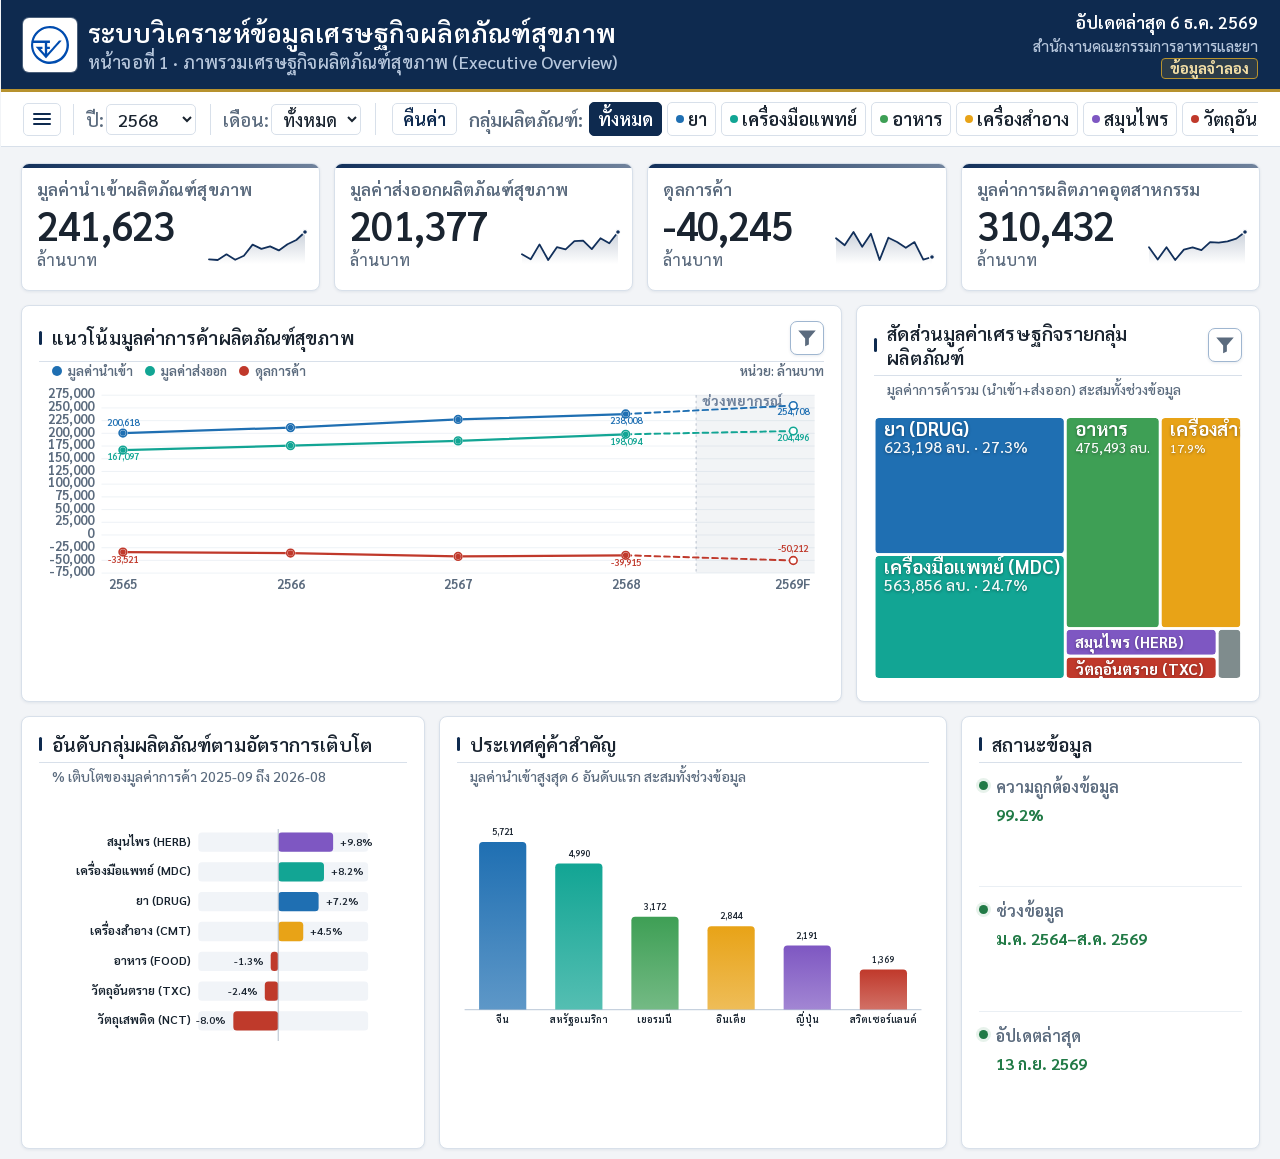
==== commit 6ae629cc: "UI: smaller sidebar nav fonts; cap/legend tokens on d1–d10 Co-authored-by: Cursor <cursoragent@curso" ====
--- a/Web Mockup/d1_NEW.html
+++ b/Web Mockup/d1_NEW.html
@@ -18,7 +18,8 @@
     --r:8px;
     /* สเกล KPI (คงที่) vs UI รอง (ปรับได้) — โหมดอ่านง่าย */
     --fs-kpi:40px; --fs-kpi-name:17px; --fs-kpi-unit:16px;
-    --fs-base:24px; --fs-h2:22px;
+    --fs-base:24px; --fs-h2:19px;
+    --fs-cap:14px; --fs-trend-legend:13px;
     --fs-chrome-h1:26px; --fs-chrome-sub:18px; --fs-chrome-meta:17px; --fs-chrome-org:15px;
     --fs-filter:17px; --fs-filter-chip:16px;
     --fs-ui:16px; --fs-ui-md:15px; --fs-ui-sm:16px;
@@ -92,10 +93,10 @@
   /* ขีดสีสั้น ๆ หน้าหัวข้อ — แยกลำดับชั้นหัวข้อกับคำอธิบายให้ชัดโดยไม่เพิ่มเส้นกรอบ */
   .card > h2{margin:0; font-size:var(--fs-h2); font-weight:700; letter-spacing:.1px;
              line-height:1.28; display:flex; align-items:center; gap:10px}
-  .card > h2::before{content:""; width:4px; height:16px; border-radius:2px;
+  .card > h2::before{content:""; width:3px; height:14px; border-radius:2px;
                      background:var(--navy); flex:none}
-  .card > .cap{margin:5px 0 12px 13px; color:var(--muted); font-size:var(--fs-ui);
-               line-height:1.5}
+  .card > .cap{margin:4px 0 8px 13px; color:var(--muted); font-size:var(--fs-cap);
+               line-height:1.4}
 
   /* ── ตัวเลือกช่วงเวลารายการ์ด ─────────────────────────────── */
   /* ปุ่มไอคอน + เมนู dropdown เลือกช่วงเวลาต่อการ์ด อิสระจากตัวกรอง Year/Month
@@ -143,8 +144,8 @@
 
   .trend{grid-column:span 8}
   /* คำอธิบายสีอยู่นอก SVG — ไม่แย่งพื้นที่ plot กับตัวอักษรที่ scale ตามความกว้างการ์ด */
-  .trendLegend{display:flex; flex-wrap:wrap; gap:4px 14px; margin:0 0 4px 13px;
-               font-size:var(--fs-ui-md); font-weight:600; color:var(--muted)}
+  .trendLegend{display:flex; flex-wrap:wrap; gap:4px 12px; margin:0 0 4px 13px;
+               font-size:var(--fs-trend-legend); font-weight:600; color:var(--muted)}
   .trendLegend .lg{display:inline-flex; align-items:center; gap:6px}
   .trendLegend .lg i{display:inline-block; width:10px; height:10px; border-radius:50%;
                      flex:none; box-shadow:0 0 0 1.5px #fff}
--- a/Web Mockup/shared/dash-fonts.css
+++ b/Web Mockup/shared/dash-fonts.css
@@ -41,6 +41,11 @@
   font-weight: var(--dash-fw-body);
 }
 
+body[data-dash-shell] .dash-sidebar .dash-sidebar-link,
+body.dash-with-sidebar .dash-sidebar .dash-sidebar-link {
+  font-weight: var(--dash-fw-ui);
+}
+
 body.dash-with-sidebar .dash-sidebar-link.active,
 body.dash-with-sidebar .dash-sidebar-org {
   font-weight: var(--dash-fw-ui);
--- a/Web Mockup/shared/dash-sidebar.css
+++ b/Web Mockup/shared/dash-sidebar.css
@@ -8,15 +8,15 @@
   --dash-sidebar-active-bar: #4da3ff;
   --dash-sidebar-blue: #3a8fe8;
   --dash-sidebar-muted: #5b6b7e;
-  /* ตัวเลขฐาน d1 */
-  --dash-sidebar-font: 16px;
-  --dash-sidebar-label-font: 13px;
-  --dash-sidebar-num-font: 12px;
-  --dash-sidebar-org-font: 13px;
-  --dash-sidebar-logo-h: 72px;
-  --dash-sidebar-head-pad: 14px 16px 12px;
-  --dash-sidebar-link-pad: 8px 12px 8px 14px;
-  --dash-sidebar-link-gap: 10px;
+  /* แยกจาก --fs-base ของหน้า iframe (24px) — เมนูอ่านง่ายแต่ไม่ใหญ่เกิน */
+  --dash-sidebar-font: 14px;
+  --dash-sidebar-label-font: 12px;
+  --dash-sidebar-num-font: 11px;
+  --dash-sidebar-org-font: 12px;
+  --dash-sidebar-logo-h: 64px;
+  --dash-sidebar-head-pad: 12px 14px 10px;
+  --dash-sidebar-link-pad: 7px 10px 7px 12px;
+  --dash-sidebar-link-gap: 8px;
 }
 
 body.dash-with-sidebar {
@@ -43,7 +43,7 @@
   z-index: 2000;
   overflow: hidden;
   font-size: var(--dash-sidebar-font);
-  line-height: 1.32;
+  line-height: 1.28;
   transition: flex-basis 0.24s ease, width 0.24s ease, min-width 0.24s ease, max-width 0.24s ease, opacity 0.2s ease,
     border-color 0.2s ease;
 }
@@ -70,9 +70,10 @@
   box-sizing: border-box;
 }
 
-/* ไม่ให้ฟอนต์ 28px ของ body[data-dash] ไหลเข้า sidebar */
-body[data-dash] .dash-sidebar,
-body[data-dash] .dash-sidebar * {
+/* ไม่ให้ฟอนต์ body[data-dash] / iframe ไหลเข้า sidebar (shell มี data-dash="1") */
+body[data-dash] .dash-sidebar {
+  font-size: var(--dash-sidebar-font) !important;
+  line-height: 1.28;
 }
 
 .dash-sidebar-head {
@@ -125,7 +126,7 @@
   padding: var(--dash-sidebar-link-pad);
   color: var(--dash-sidebar-muted);
   font-size: var(--dash-sidebar-font) !important;
-  line-height: 1.32;
+  line-height: 1.28;
   text-decoration: none;
   border-left: 3px solid transparent;
   font-weight: 600;
@@ -136,7 +137,7 @@
 .dash-sidebar-link > span:last-child {
   flex: 1;
   min-width: 0;
-  line-height: 1.32;
+  line-height: 1.28;
 }
 
 .dash-sidebar-link:hover {
@@ -153,16 +154,16 @@
 .dash-sidebar-link .num {
   display: inline-grid;
   place-items: center;
-  min-width: 24px;
-  width: 24px;
-  height: 24px;
-  border-radius: 6px;
+  min-width: 22px;
+  width: 22px;
+  height: 22px;
+  border-radius: 5px;
   background: #e2e8f0;
   color: var(--dash-sidebar-muted);
   font-size: var(--dash-sidebar-num-font) !important;
   font-weight: 700;
   flex: none;
-  margin-top: 2px;
+  margin-top: 1px;
 }
 
 .dash-sidebar-link.active .num {
--- a/Web Mockup/shared/dash-layout.css
+++ b/Web Mockup/shared/dash-layout.css
@@ -3,14 +3,14 @@
 /* มาตรฐานขนาด UI (zoom เดียวกันทุกหน้า d1–d10) — ค่าคงที่ ไม่ใช้ vw/vh */
 body[data-dash] {
   --fs-base: 24px;
-  --fs-h2: 22px;
+  --fs-h2: 19px;
   --fs-kpi: 40px;
   --fs-kpi-name: 17px;
   --fs-kpi-unit: 16px;
   --fs-ui: 16px;
   --fs-ui-md: 15px;
-  --fs-cap: 15px;
-  --fs-trend-legend: 14px;
+  --fs-cap: 14px;
+  --fs-trend-legend: 13px;
   --fs-table: 16px;
   --fs-ui-sm: 16px;
   --fs-axis: 16px;
@@ -412,7 +412,8 @@
 }
 
 body[data-dash] .card > h2::before {
-  height: 16px;
+  height: 14px;
+  width: 3px;
 }
 
 body[data-dash] .card > .cap {
@@ -570,12 +571,14 @@
 @media (max-width: 1100px) {
   body[data-dash] {
     --fs-base: 24px;
-    --fs-h2: 22px;
+    --fs-h2: 19px;
+    --fs-cap: 14px;
+    --fs-trend-legend: 13px;
     --fs-kpi: 46px;
     --fs-kpi-name: 22px;
     --fs-kpi-unit: 20px;
-    --fs-ui: 21px;
-    --fs-ui-md: 20px;
+    --fs-ui: 16px;
+    --fs-ui-md: 15px;
     --fs-table: 17px;
     --fs-chrome-h1: 26px;
     --dash-chart-h: 260px;
@@ -602,7 +605,9 @@
 @media (max-width: 720px) {
   body[data-dash] {
     --fs-base: 20px;
-    --fs-h2: 24px;
+    --fs-h2: 18px;
+    --fs-cap: 13px;
+    --fs-trend-legend: 12px;
     --fs-kpi: 40px;
     --fs-kpi-name: 20px;
     --fs-chrome-h1: 24px;
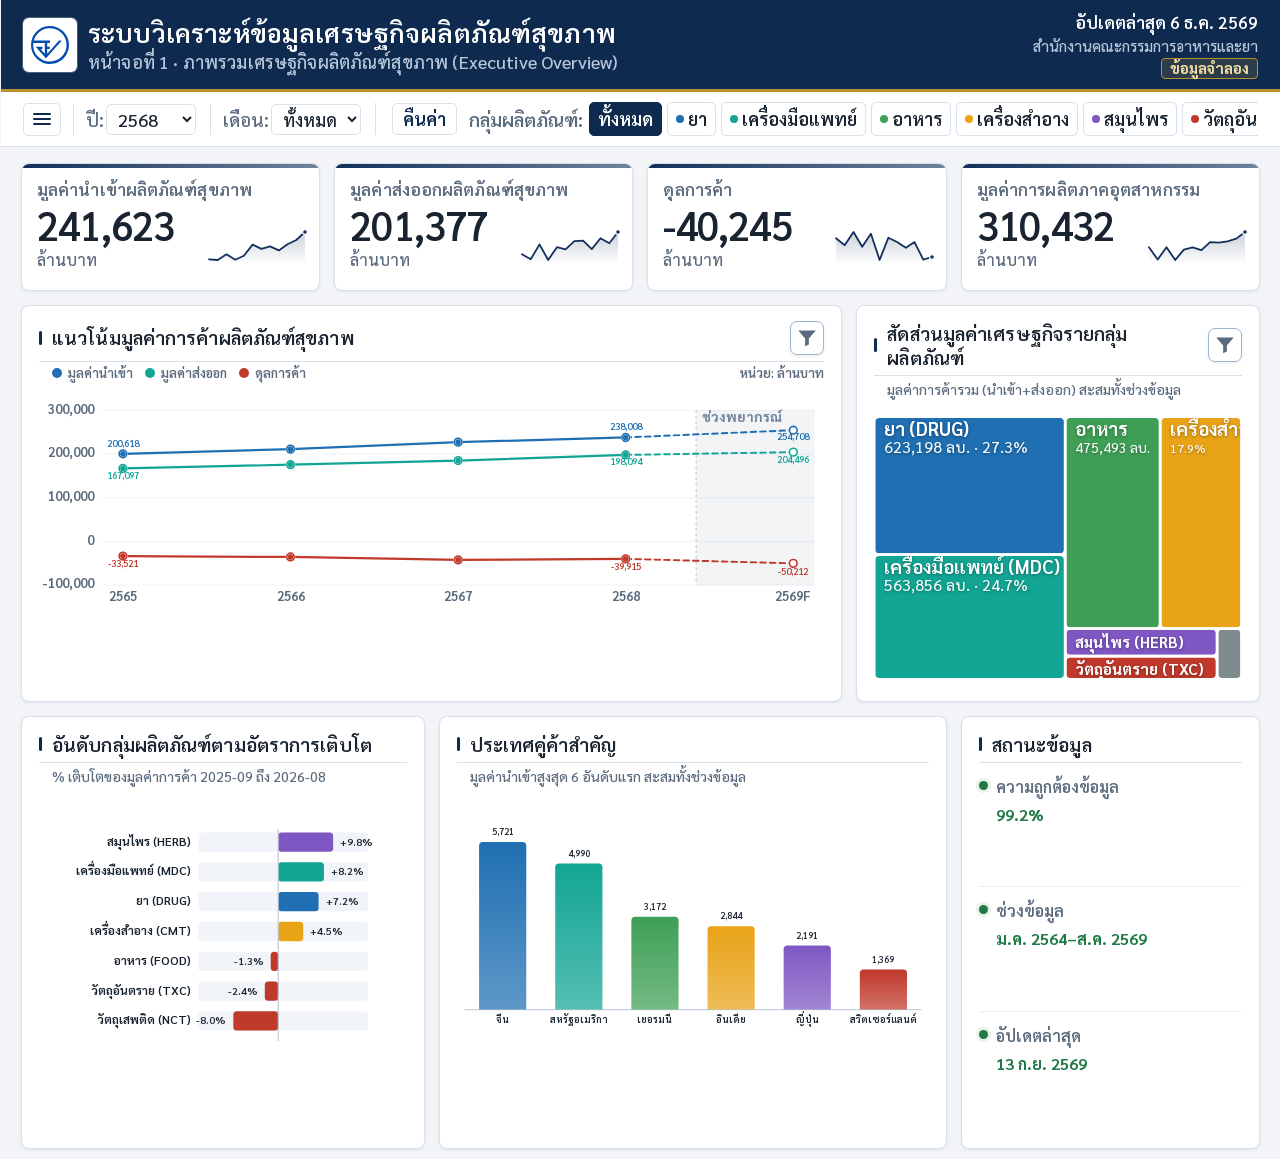
==== commit 3579a84f: "d1 trend: coarser Y axis ticks, more space below legend Co-authored-by: Cursor <cursoragent@cursor.c" ====
--- a/Web Mockup/d1_NEW.html
+++ b/Web Mockup/d1_NEW.html
@@ -144,7 +144,8 @@
 
   .trend{grid-column:span 8}
   /* คำอธิบายสีอยู่นอก SVG — ไม่แย่งพื้นที่ plot กับตัวอักษรที่ scale ตามความกว้างการ์ด */
-  .trendLegend{display:flex; flex-wrap:wrap; gap:4px 12px; margin:0 0 4px 13px;
+  .trendLegend{display:flex; flex-wrap:wrap; align-items:center; gap:4px 12px;
+               margin:2px 0 12px 13px; padding-bottom:2px;
                font-size:var(--fs-trend-legend); font-weight:600; color:var(--muted)}
   .trendLegend .lg{display:inline-flex; align-items:center; gap:6px}
   .trendLegend .lg i{display:inline-block; width:10px; height:10px; border-radius:50%;
@@ -627,19 +628,30 @@
   const padBot = Math.max(span * 0.03, Math.abs(dataLo) * 0.05);
   const topTarget = (posMax || dataHi) + headroom;
   const loTarget = dataLo - padBot;
-  let step = niceStep((topTarget - loTarget) / 8);
-  for (let k = 0; k < 8; k++) {
+  const maxTickCount = Math.max(5, Math.min(7, nTicks || 6));
+  let step = niceStep((topTarget - loTarget) / (maxTickCount - 1));
+  const minStep = step;
+  for (let k = 0; k < 4; k++) {
     const band = Math.ceil(topTarget / step) * step - topTarget;
     if (band <= step * 0.35) break;
-    step = step / 2;
-    if (step < 2500) break;
-  }
-  const lo = Math.floor(loTarget / step) * step;
+    const finer = step / 2;
+    if (finer < minStep) break;
+    step = finer;
+  }
+  let lo = Math.floor(loTarget / step) * step;
   let hi = Math.ceil(topTarget / step) * step;
   if (hi < topTarget) hi += step;
-  const ticks = [];
+  let ticks = [];
   for (let v = lo; v <= hi + step * 1e-6; v += step) ticks.push(v);
-  return { lo, hi, ticks };
+  while (ticks.length > maxTickCount + 1 && step < 500000) {
+    step *= 2;
+    lo = Math.floor(loTarget / step) * step;
+    hi = Math.ceil(topTarget / step) * step;
+    if (hi < topTarget) hi += step;
+    ticks = [];
+    for (let v = lo; v <= hi + step * 1e-6; v += step) ticks.push(v);
+  }
+  return { lo, hi, ticks, step };
 }
 function niceStep(raw){
   if (!isFinite(raw) || raw <= 0) return 1;
@@ -683,7 +695,7 @@
    ข้อมูลมอคมี SARIMAX พยากรณ์รายปีงบประมาณจริง เก็บ path เดิมไว้ไม่แตะเลย
    ส่วนข้อมูลจริงที่ต่อ DB ตรง ยังไม่มีพยากรณ์ (ต้องมี >=12 เดือนต่อรอบ) แสดง
    รายเดือนจะเห็นแนวโน้มได้ชัดกว่าการยุบเหลือแค่ 2-3 จุดต่อปีงบประมาณ */
-const TREND_SVG = { W: 980, H: 268, P: { t: 14, r: 12, b: 32, l: 78 } };
+const TREND_SVG = { W: 980, H: 268, P: { t: 18, r: 12, b: 32, l: 78 } };
 
 function trendChartDataFontPx() {
   const v = getComputedStyle(document.documentElement).getPropertyValue("--fs-chart-data").trim();
--- a/Web Mockup/shared/dash-layout.css
+++ b/Web Mockup/shared/dash-layout.css
@@ -189,9 +189,9 @@
   .card.card--row-stretch.card--chart-grow
   .chart-box:not(.chart-box--donut-fill),
 .dash-page .card.card--row-stretch.card--chart-grow .chart-box:not(.chart-box--donut-fill) {
-  flex: 1 1 0;
+  flex: 0 0 auto !important;
   height: var(--dash-chart-h) !important;
-  min-height: var(--dash-chart-h);
+  min-height: var(--dash-chart-h) !important;
   max-height: none !important;
 }
 
@@ -221,8 +221,8 @@
   .card.card--row-stretch.card--chart-grow
   .chart-box.chart-box--donut-fill,
 .dash-page .card.card--row-stretch.card--chart-grow .chart-box.chart-box--donut-fill {
-  flex: 1 1 0;
-  min-height: var(--dash-chart-h-lg);
+  flex: 0 0 auto !important;
+  min-height: var(--dash-chart-h-lg) !important;
   height: var(--dash-chart-h-lg) !important;
   max-height: none !important;
 }
@@ -425,6 +425,8 @@
 body[data-dash] .trendLegend {
   font-size: var(--fs-trend-legend) !important;
   font-weight: 600;
+  margin: 2px 0 12px 13px !important;
+  padding-bottom: 2px;
 }
 
 /* d7 — เลือกผลิตภัณฑ์: ไม่ใช้เส้นคั่นใต้หัวข้อ + ให้รายการค้นหาลอยทับได้ */
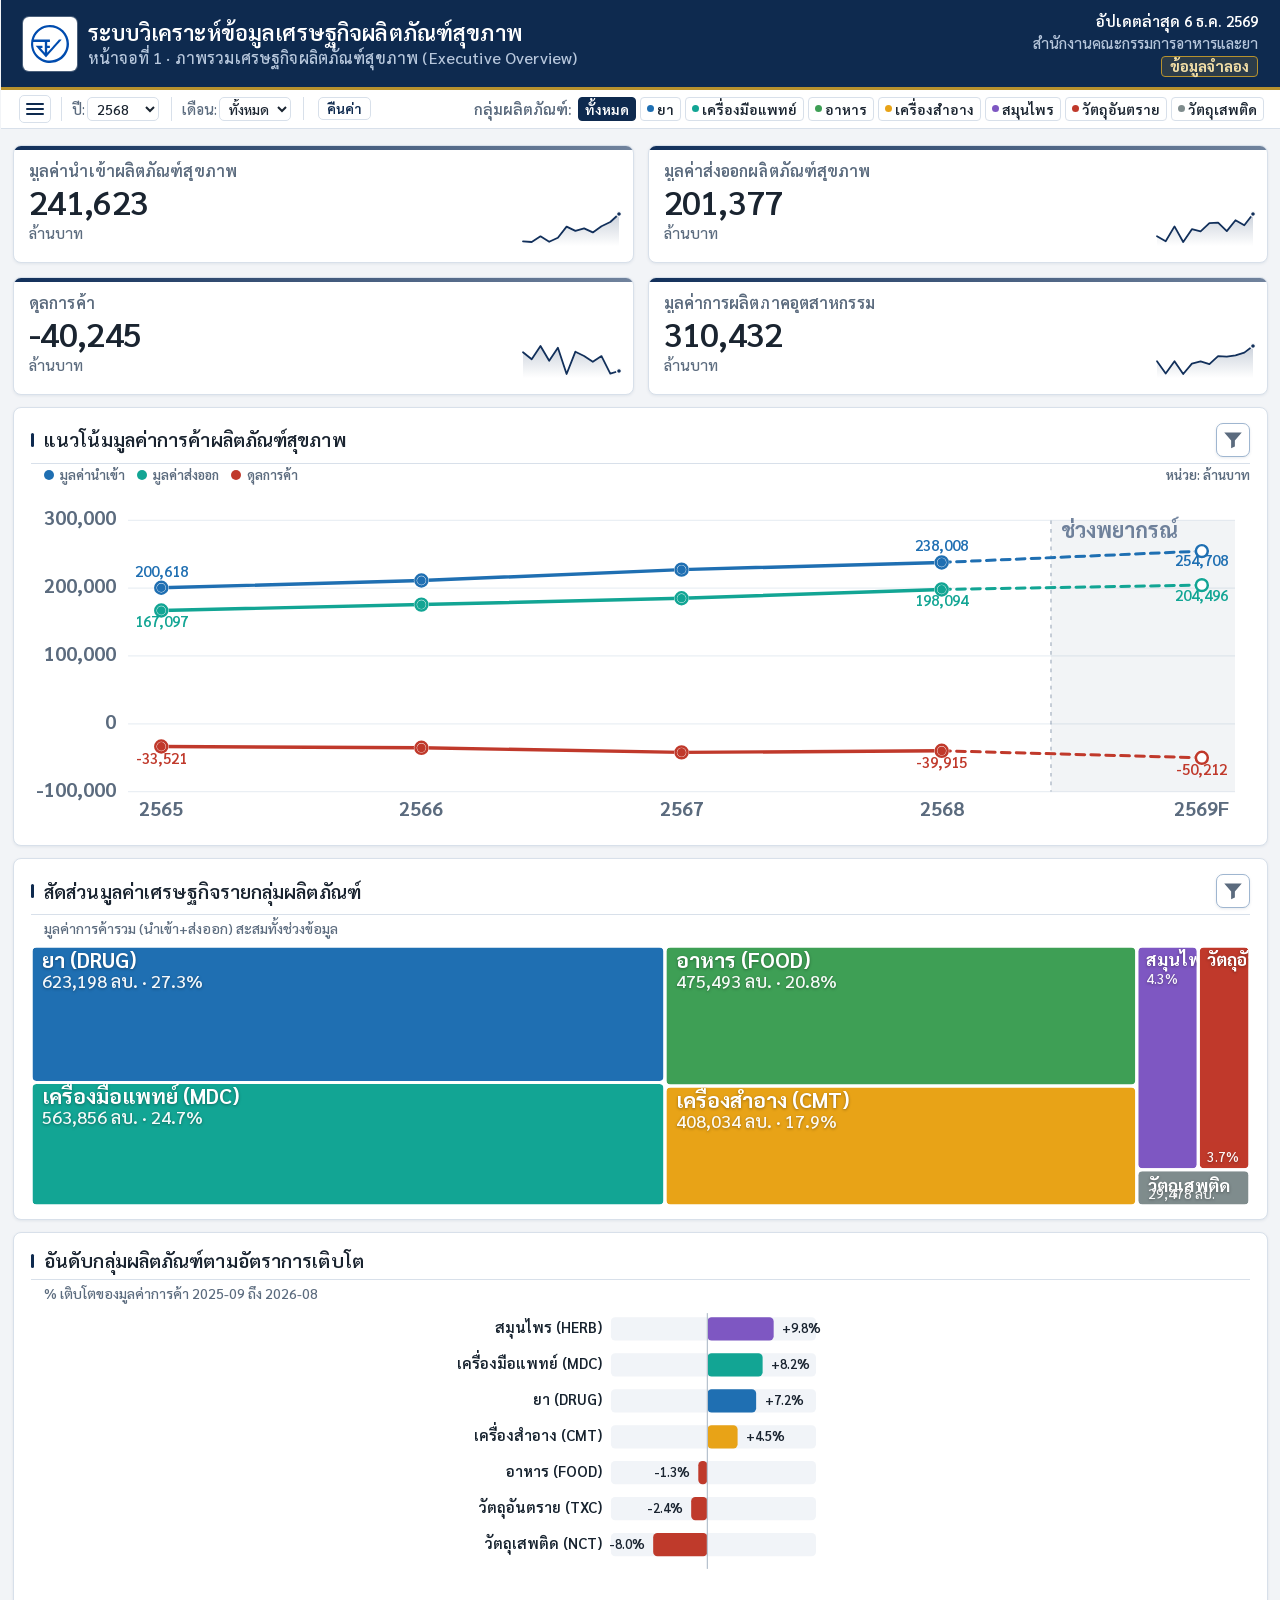
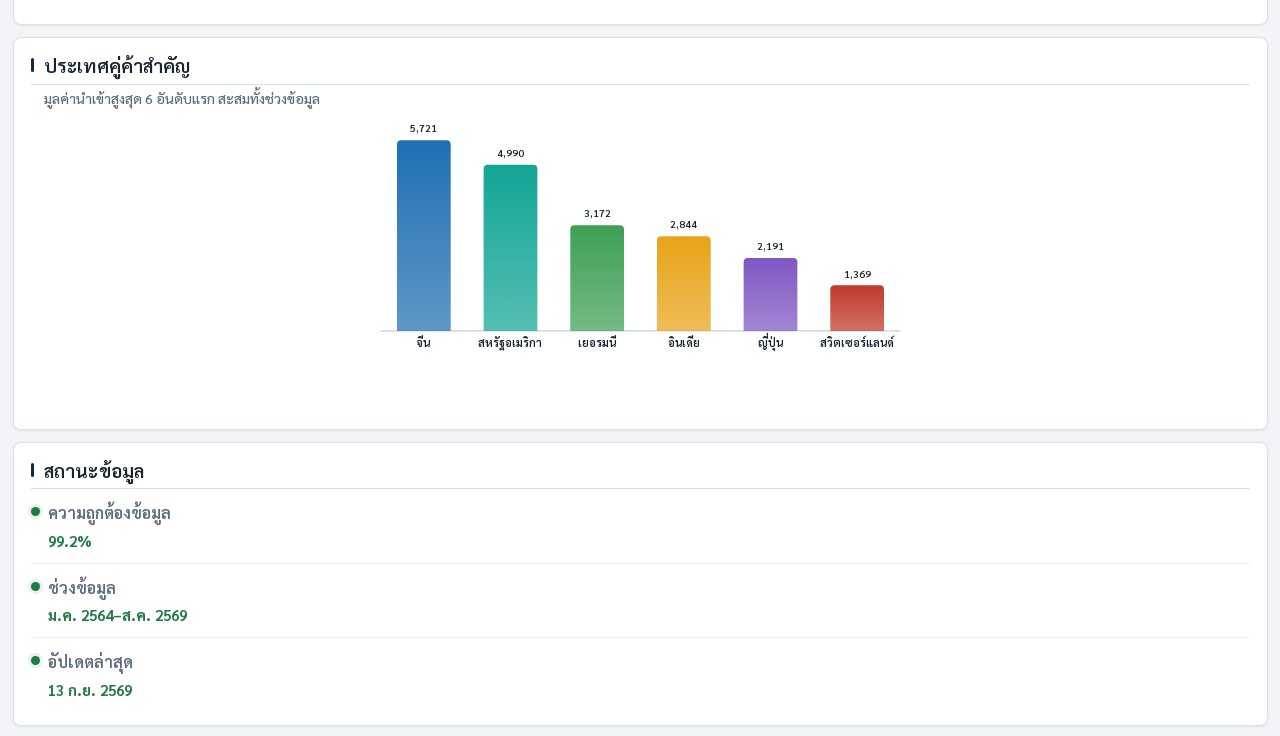
==== commit 0cf06438: "fix: mid-width responsive layout (sidebar, filters, d1 treemap) Stack dashboard columns at 1280px, w" ====
--- a/Web Mockup/d1_NEW.html
+++ b/Web Mockup/d1_NEW.html
@@ -172,7 +172,7 @@
     display:block; width:100% !important; height:var(--dash-chart-h-lg) !important;
     max-height:var(--dash-chart-h-lg) !important}
   .treemapCard{grid-column:span 4}
-  #treemap svg{overflow:hidden}
+  #treemap svg{overflow:visible}
   .cagrCard{grid-column:span 4}
   .countryCard{grid-column:span 5}
   .healthCard{grid-column:span 3}
@@ -207,12 +207,14 @@
        box-shadow:0 10px 26px rgba(8,24,46,.34)}
   #tip b{font-weight:700}
 
+  @media (max-width:1280px){
+    .trend,.treemapCard,.cagrCard,.countryCard,.healthCard{grid-column:span 12}
+    .kpis{grid-template-columns:repeat(2,minmax(0,1fr))}
+  }
   @media (max-width:980px){
     .filters{grid-template-columns:1fr; gap:8px}
     .static-filters,.filterGroups{grid-column:1; justify-self:stretch}
     #chips{justify-content:flex-start}
-    .kpis{grid-template-columns:repeat(2,1fr)}
-    .treemapCard,.cagrCard,.countryCard,.healthCard{grid-column:span 12}
   }
   @media (max-width:700px){
     header .brandLogo{width:42px; height:42px}
@@ -1059,8 +1061,16 @@
   return s;
 }
 
+function treemapViewport(){
+  const el = document.getElementById("treemap");
+  const W = Math.max(320, Math.round((el && el.clientWidth) || 420));
+  const H = Math.max(220, Math.round((el && el.clientHeight) || 300));
+  return { W, H };
+}
+
 function renderTreemap(){
-  const W = 420, H = 300, items = shareForPeriod(periodTreemap);
+  const { W, H } = treemapViewport();
+  const items = shareForPeriod(periodTreemap);
   const rects = squarify(items.map(d => d.trade_value_mb), 0, 0, W, H);
   const SH = 'style="text-shadow:0 1px 3px rgba(0,0,0,.35)"';
   const clips = rects.map(([x,y,w,h], i) =>
@@ -1329,6 +1339,21 @@
 renderHeaderAsOf();
 populateYearMonthFilters();
 renderAll();
+
+(function(){
+  var reflowT;
+  function reflowSvgCharts(){
+    clearTimeout(reflowT);
+    reflowT = setTimeout(function(){
+      renderTrend();
+      renderTreemap();
+      renderCagr();
+      renderCountry();
+    }, 120);
+  }
+  window.addEventListener("resize", reflowSvgCharts);
+  window.addEventListener("fda-dash-reflow", reflowSvgCharts);
+})();
 </script>
 
 <script src="shared/dash-layout.js" defer></script>
--- a/Web Mockup/shared/dash-sidebar.css
+++ b/Web Mockup/shared/dash-sidebar.css
@@ -177,8 +177,8 @@
   display: inline-grid;
   place-items: center;
   box-sizing: border-box;
-  width: 38px;
-  height: 33px;
+  width: 32px;
+  height: 28px;
   padding: 0;
   margin: 0;
   border: 1px solid var(--line, #d8e0ea);
@@ -266,6 +266,10 @@
 }
 
 @media (max-width: 900px) {
+  body.dash-with-sidebar {
+    --dash-sidebar-w: min(280px, 88vw);
+  }
+
   body.dash-with-sidebar .dash-sidebar {
     position: fixed;
     left: 0;
@@ -274,6 +278,8 @@
     min-width: var(--dash-sidebar-w);
     max-width: var(--dash-sidebar-w);
     height: 100%;
+    height: 100dvh;
+    z-index: 2000;
     box-shadow: 4px 0 24px rgba(0, 0, 0, 0.15);
   }
 
--- a/Web Mockup/shared/dash-layout.css
+++ b/Web Mockup/shared/dash-layout.css
@@ -20,8 +20,8 @@
   --fs-chrome-sub: 18px;
   --fs-chrome-meta: 17px;
   --fs-chrome-org: 15px;
-  --fs-filter: 17px;
-  --fs-filter-chip: 16px;
+  --fs-filter: 15px;
+  --fs-filter-chip: 14px;
   --fs-tip: 20px;
   --fs-period: 16px;
   --dash-chart-h: 280px;
@@ -85,6 +85,7 @@
 body[data-dash="1"] #treemap svg {
   height: 100% !important;
   max-height: 100% !important;
+  overflow: visible;
 }
 
 body[data-dash] .dash-page,
@@ -569,25 +570,34 @@
 
 /* แถบตัวกรอง → shared/dash-filters.css (โหลดหลังไฟล์นี้) */
 
-/* ลดทีละขั้นเมื่อจอแคบ — ทุกแดชใช้ชุดเดียวกัน */
-@media (max-width: 1100px) {
+/* ── Responsive: tablet / mobile (iframe + standalone .dash-page) ── */
+/* 1280 — เนื้อหาใน iframe แคบ (เช่น จอ ~1500px + sidebar 280px) ต้อง stack ก่อน ไม่งั้น treemap/ชิปตัด */
+@media (max-width: 1280px) {
   body[data-dash] {
-    --fs-base: 24px;
+    --fs-base: 22px;
     --fs-h2: 19px;
     --fs-cap: 14px;
     --fs-trend-legend: 13px;
-    --fs-kpi: 46px;
-    --fs-kpi-name: 22px;
-    --fs-kpi-unit: 20px;
-    --fs-ui: 16px;
-    --fs-ui-md: 15px;
-    --fs-table: 17px;
-    --fs-chrome-h1: 26px;
+    --fs-kpi: 34px;
+    --fs-kpi-name: 16px;
+    --fs-kpi-unit: 15px;
+    --fs-ui: 15px;
+    --fs-ui-md: 14px;
+    --fs-table: 15px;
+    --fs-chrome-h1: 22px;
+    --fs-chrome-sub: 16px;
+    --fs-chrome-meta: 15px;
     --dash-chart-h: 260px;
-    --dash-chart-h-lg: 320px;
-    --dash-map-h: 480px;
-  }
-
+    --dash-chart-h-lg: 300px;
+    --dash-map-h: 420px;
+  }
+
+  body[data-dash] main [class*="span"],
+  body[data-dash] main .trend,
+  body[data-dash] main .treemapCard,
+  body[data-dash] main .cagrCard,
+  body[data-dash] main .countryCard,
+  body[data-dash] main .healthCard,
   .dash-page [class*="span"],
   .dash-page .trend,
   .dash-page .treemapCard,
@@ -597,39 +607,154 @@
     grid-column: span 12 !important;
   }
 
+  body[data-dash] main,
   .dash-page main {
-    padding-left: 12px;
-    padding-right: 12px;
+    padding-left: 12px !important;
+    padding-right: 12px !important;
     gap: 12px;
+  }
+
+  body[data-dash] .kpis,
+  .dash-page .kpis {
+    grid-template-columns: repeat(2, minmax(0, 1fr)) !important;
+  }
+
+  body[data-dash] main,
+  .dash-page main {
+    min-width: 0;
+    overflow-x: hidden;
+  }
+}
+
+@media (max-width: 900px) {
+  body[data-dash] {
+    --dash-sidebar-w: 260px;
+    --dash-chart-h-lg: 280px;
+    --dash-map-h: 380px;
+  }
+
+  body[data-dash] header {
+    flex-direction: column;
+    align-items: flex-start;
+    gap: 8px;
+    padding: 10px 14px 9px !important;
+  }
+
+  body[data-dash] header .brand {
+    width: 100%;
+    min-width: 0;
+  }
+
+  body[data-dash] header h1 {
+    font-size: var(--fs-chrome-h1) !important;
+    line-height: 1.22;
+  }
+
+  body[data-dash] header .sub {
+    font-size: var(--fs-chrome-sub) !important;
+    line-height: 1.35;
+  }
+
+  body[data-dash] header .right {
+    text-align: left;
+    width: 100%;
+  }
+
+  body[data-dash] header .brandLogo {
+    width: 40px !important;
+    height: 40px !important;
+  }
+
+  body[data-dash] main,
+  .dash-page main {
+    padding-left: 10px !important;
+    padding-right: 10px !important;
+  }
+
+  body[data-dash] .card,
+  .dash-page .card {
+    padding: 12px 13px 11px !important;
+  }
+
+  body[data-dash] .rss-table-wrap,
+  body[data-dash] .table-scroll,
+  body[data-dash] .table-scroll--hs,
+  .dash-page .table-scroll,
+  .dash-page .table-wrap {
+    overflow-x: auto !important;
+    -webkit-overflow-scrolling: touch;
+    max-width: 100%;
   }
 }
 
 @media (max-width: 720px) {
   body[data-dash] {
     --fs-base: 20px;
-    --fs-h2: 18px;
+    --fs-h2: 17px;
     --fs-cap: 13px;
     --fs-trend-legend: 12px;
-    --fs-kpi: 40px;
-    --fs-kpi-name: 20px;
-    --fs-chrome-h1: 24px;
+    --fs-kpi: 30px;
+    --fs-kpi-name: 15px;
+    --fs-kpi-unit: 14px;
+    --fs-chrome-h1: 19px;
+    --fs-chrome-sub: 14px;
+    --fs-chrome-meta: 13px;
+    --fs-chrome-org: 12px;
     --dash-chart-h: 240px;
     --dash-chart-h-sm: 200px;
-    --dash-chart-h-lg: 280px;
-    --dash-map-h: 360px;
+    --dash-chart-h-lg: 260px;
+    --dash-map-h: 320px;
+    --dash-filter-fs: 14px;
+    --dash-filter-chip-fs: 13px;
+  }
+
+  body[data-dash] .kpis,
+  .dash-page .kpis {
+    grid-template-columns: 1fr !important;
+  }
+
+  body[data-dash] header h1 {
+    font-size: 19px !important;
+  }
+
+  body[data-dash] .card > h2 {
+    flex-wrap: wrap;
+    gap: 6px;
   }
 
   body[data-dash] .filters {
-    padding-left: 12px !important;
-    padding-right: 12px !important;
+    padding-left: 10px !important;
+    padding-right: 10px !important;
   }
 
   body[data-dash] .static-filters {
-    gap: 8px 10px !important;
+    gap: 6px 8px !important;
   }
 
   body[data-dash] .static-filters span {
-    padding-left: 8px;
+    padding-left: 8px !important;
+  }
+
+  body[data-dash] #trendChart svg {
+    max-height: 240px;
+  }
+}
+
+@media (max-width: 480px) {
+  body[data-dash] {
+    --fs-kpi: 28px;
+    --dash-chart-h: 220px;
+    --dash-chart-h-lg: 240px;
+  }
+
+  body[data-dash] .filters .lbl {
+    display: none !important;
+  }
+
+  body[data-dash] #chips,
+  body[data-dash] #regionChips {
+    justify-content: flex-start !important;
+    width: 100%;
   }
 }
 
--- a/Web Mockup/shared/dash-filters.css
+++ b/Web Mockup/shared/dash-filters.css
@@ -1,11 +1,11 @@
 /* แถบตัวกรอง — มาตรฐานเดียวทุก d1–d10 (ทับ inline ในแต่ละ html) */
 body[data-dash] {
-  --dash-filter-fs: 19px;
-  --dash-filter-chip-fs: 18px;
-  --dash-filter-pad-y: 8px;
-  --dash-filter-pad-x: 22px;
-  --dash-filter-pad-left: 22px;
-  --dash-filter-min-h: 46px;
+  --dash-filter-fs: 15px;
+  --dash-filter-chip-fs: 14px;
+  --dash-filter-pad-y: 5px;
+  --dash-filter-pad-x: 16px;
+  --dash-filter-pad-left: 18px;
+  --dash-filter-min-h: 38px;
 }
 
 /* ซ้าย: ปี…คืนค่า กว้างเท่าที่ต้องใช้ (ไม่ถูกตัด) · ขวา: กลุ่มชิป ชิดขอบขวา */
@@ -14,7 +14,7 @@
   grid-template-columns: auto minmax(0, 1fr) !important;
   grid-template-rows: 1fr !important;
   align-items: center !important;
-  gap: 10px 12px !important;
+  gap: 6px 10px !important;
   width: 100% !important;
   max-width: 100% !important;
   min-height: var(--dash-filter-min-h) !important;
@@ -36,7 +36,7 @@
   display: flex !important;
   flex-flow: row nowrap !important;
   align-items: center !important;
-  gap: 8px 12px !important;
+  gap: 6px 10px !important;
   min-width: 0 !important;
   max-width: 100% !important;
   overflow-x: auto !important;
@@ -51,7 +51,7 @@
   align-items: center !important;
   flex: 0 0 auto !important;
   white-space: nowrap !important;
-  padding-left: 12px !important;
+  padding-left: 10px !important;
   border-left: 1px solid #d8e0ea !important;
 }
 
@@ -64,6 +64,16 @@
 body[data-dash] .filters .reset-btn {
   font-size: var(--dash-filter-chip-fs) !important;
   font-family: inherit !important;
+}
+
+body[data-dash] .static-filters select {
+  padding: 1px 5px !important;
+  line-height: 1.25 !important;
+}
+
+body[data-dash] .filters .reset-btn {
+  padding: 1px 8px !important;
+  line-height: 1.35 !important;
 }
 
 body[data-dash] .filterGroups {
@@ -101,7 +111,7 @@
   flex-flow: row nowrap !important;
   align-items: center !important;
   justify-content: flex-start !important;
-  gap: 5px !important;
+  gap: 4px !important;
   order: 1 !important;
   min-width: 0 !important;
   max-width: 100% !important;
@@ -114,11 +124,17 @@
 body[data-dash] .filters .chip {
   flex: 0 0 auto !important;
   font-size: var(--dash-filter-chip-fs) !important;
-  padding: 3px 8px !important;
-  gap: 4px !important;
-  border-radius: 5px !important;
+  padding: 2px 6px !important;
+  gap: 3px !important;
+  border-radius: 4px !important;
   font-weight: 600 !important;
+  line-height: 1.3 !important;
   white-space: nowrap !important;
+}
+
+body[data-dash] .filters .chip .dot {
+  width: 7px !important;
+  height: 7px !important;
 }
 
 body[data-dash="9"] .filters {
@@ -289,6 +305,42 @@
   border-color: #7a94b0 !important;
 }
 
+/* แคบลงจากเต็มจอ — ชิปขึ้นบรรทัดใหม่ (ไม่ตัดด้วย overflow) ก่อนถึงมือถือ */
+@media (max-width: 1200px) {
+  body[data-dash] .filters {
+    grid-template-columns: 1fr !important;
+    grid-template-rows: auto auto !important;
+    min-height: 0 !important;
+    gap: 6px 8px !important;
+  }
+
+  body[data-dash] .static-filters {
+    grid-column: 1 !important;
+    grid-row: 1 !important;
+    flex-wrap: wrap !important;
+    overflow-x: visible !important;
+    width: 100% !important;
+  }
+
+  body[data-dash] .filterGroups {
+    grid-column: 1 !important;
+    grid-row: 2 !important;
+    justify-content: flex-start !important;
+    flex-wrap: wrap !important;
+    overflow: visible !important;
+  }
+
+  body[data-dash] #chips,
+  body[data-dash] #regionChips {
+    flex: 1 1 100% !important;
+    flex-flow: row wrap !important;
+    overflow-x: visible !important;
+    overflow-y: visible !important;
+    justify-content: flex-start !important;
+    max-width: 100% !important;
+  }
+}
+
 /* ทับ @media 980px ใน inline ของ d1/d2… ที่แยก 2 แถว */
 @media (max-width: 980px) {
   body[data-dash] .filters {
@@ -308,11 +360,12 @@
   }
 }
 
-@media (max-width: 720px) {
+@media (max-width: 900px) {
   body[data-dash] .filters {
     grid-template-columns: 1fr !important;
     grid-template-rows: auto auto !important;
     min-height: 0 !important;
+    gap: 8px !important;
   }
 
   body[data-dash] .static-filters {
@@ -320,11 +373,44 @@
     grid-row: 1 !important;
     flex-wrap: wrap !important;
     overflow-x: visible !important;
+    width: 100% !important;
+    max-width: 100% !important;
   }
 
   body[data-dash] .filterGroups {
     grid-column: 1 !important;
     grid-row: 2 !important;
     justify-content: flex-start !important;
-  }
-}
+    flex-wrap: wrap !important;
+    overflow: visible !important;
+  }
+
+  body[data-dash] #chips,
+  body[data-dash] #regionChips {
+    flex: 1 1 100% !important;
+    max-width: 100% !important;
+    padding-bottom: 2px;
+  }
+}
+
+@media (max-width: 720px) {
+  body[data-dash] .static-filters span {
+    padding-left: 8px !important;
+  }
+
+  body[data-dash] .static-filters span:nth-child(2) {
+    padding-left: 0 !important;
+    border-left: none !important;
+  }
+}
+
+@media (max-width: 480px) {
+  body[data-dash] .static-filters {
+    gap: 5px 6px !important;
+  }
+
+  body[data-dash] .static-filters span {
+    border-left: none !important;
+    padding-left: 0 !important;
+  }
+}
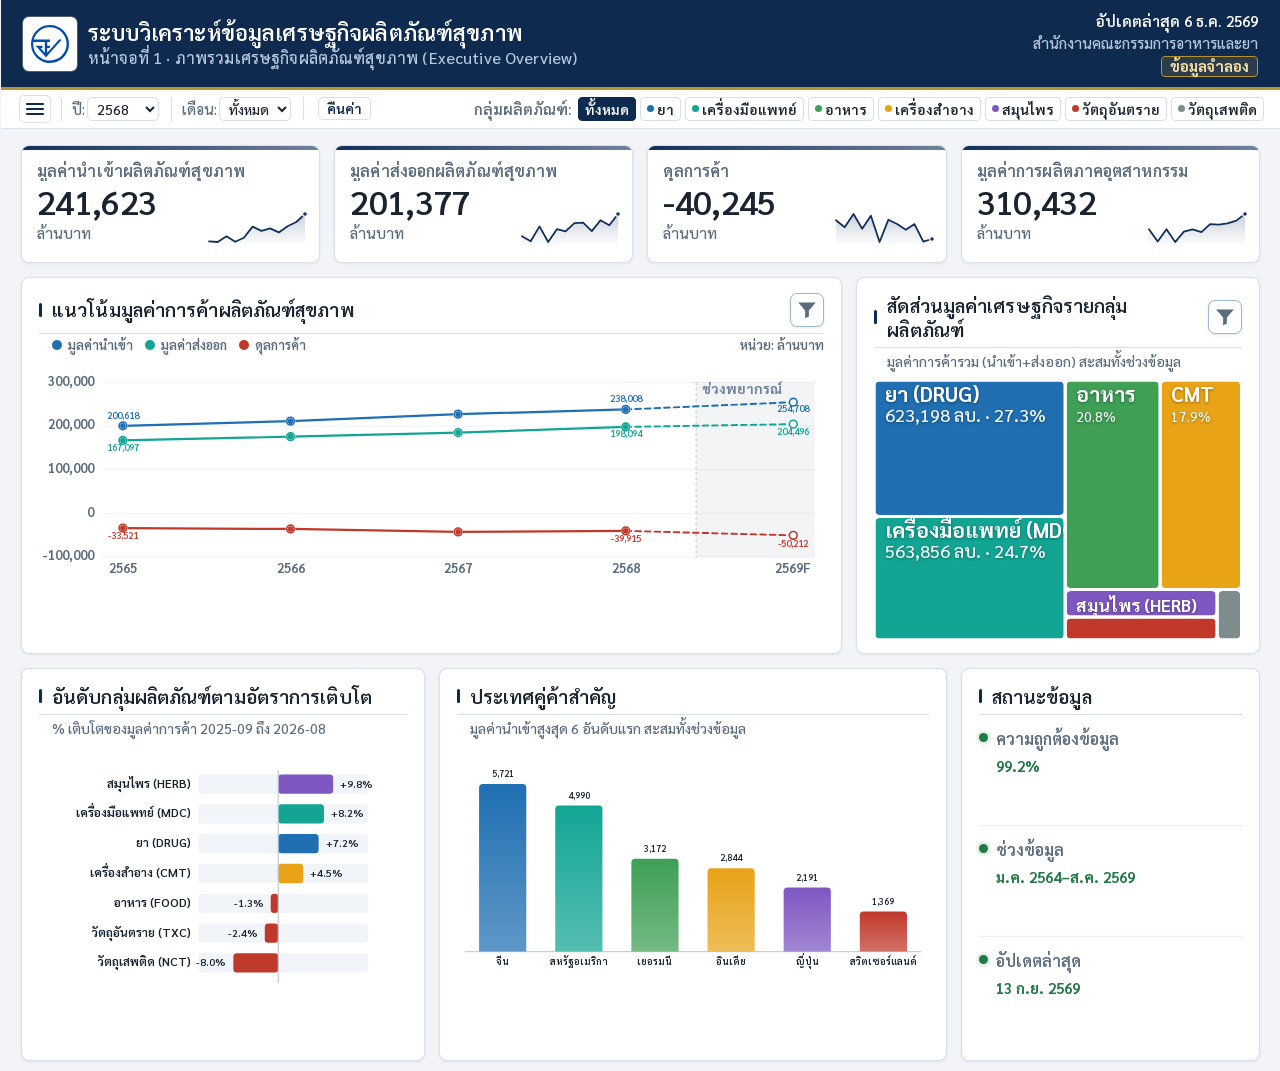
==== commit 6298eea1: "fix: keep d1 grid layout when toggling sidebar menu Stack columns only below 1024px content width, l" ====
--- a/Web Mockup/d1_NEW.html
+++ b/Web Mockup/d1_NEW.html
@@ -207,9 +207,8 @@
        box-shadow:0 10px 26px rgba(8,24,46,.34)}
   #tip b{font-weight:700}
 
-  @media (max-width:1280px){
+  @media (max-width:1024px){
     .trend,.treemapCard,.cagrCard,.countryCard,.healthCard{grid-column:span 12}
-    .kpis{grid-template-columns:repeat(2,minmax(0,1fr))}
   }
   @media (max-width:980px){
     .filters{grid-template-columns:1fr; gap:8px}
--- a/Web Mockup/shared/dash-layout.css
+++ b/Web Mockup/shared/dash-layout.css
@@ -35,6 +35,20 @@
   --dash-chart-h-lg: 400px;
 }
 
+/* d9 — อันดับจังหวัด Top 10: แท่งหนาเต็มพื้นที่การ์ด (คู่กับแผนที่) */
+body[data-dash="9"] .card--rank.card--chart-grow {
+  display: flex;
+  flex-direction: column;
+  min-height: 0;
+}
+
+body[data-dash="9"] .card--rank .chart-box.lg {
+  flex: 1 1 auto;
+  min-height: 320px;
+  height: auto !important;
+  max-height: none !important;
+}
+
 body[data-dash="3"] .card--row-stretch:has(#cRss) .chart-box.lg {
   min-height: 320px;
 }
@@ -571,7 +585,7 @@
 /* แถบตัวกรอง → shared/dash-filters.css (โหลดหลังไฟล์นี้) */
 
 /* ── Responsive: tablet / mobile (iframe + standalone .dash-page) ── */
-/* 1280 — เนื้อหาใน iframe แคบ (เช่น จอ ~1500px + sidebar 280px) ต้อง stack ก่อน ไม่งั้น treemap/ชิปตัด */
+/* เปิด/ปิด sidebar เปลี่ยนแค่ความกว้าง — คง grid 8+4 / 4+5+3 จนกว่าจอเนื้อหาแคบจริง (~1024) */
 @media (max-width: 1280px) {
   body[data-dash] {
     --fs-base: 22px;
@@ -591,7 +605,15 @@
     --dash-chart-h-lg: 300px;
     --dash-map-h: 420px;
   }
-
+}
+
+/* d1 — KPI 4 คอลัมน์แบบ mockup (ไม่หดเป็น 2 คอลัมน์แค่เพราะมี sidebar) */
+body[data-dash="1"] .kpis,
+body[data-dash="1"] main > .kpis {
+  grid-template-columns: repeat(4, minmax(0, 1fr));
+}
+
+@media (max-width: 1024px) {
   body[data-dash] main [class*="span"],
   body[data-dash] main .trend,
   body[data-dash] main .treemapCard,
@@ -612,17 +634,13 @@
     padding-left: 12px !important;
     padding-right: 12px !important;
     gap: 12px;
-  }
-
-  body[data-dash] .kpis,
-  .dash-page .kpis {
-    grid-template-columns: repeat(2, minmax(0, 1fr)) !important;
-  }
-
-  body[data-dash] main,
-  .dash-page main {
     min-width: 0;
     overflow-x: hidden;
+  }
+
+  body[data-dash="1"] .kpis,
+  body[data-dash="1"] main > .kpis {
+    grid-template-columns: repeat(2, minmax(0, 1fr));
   }
 }
 
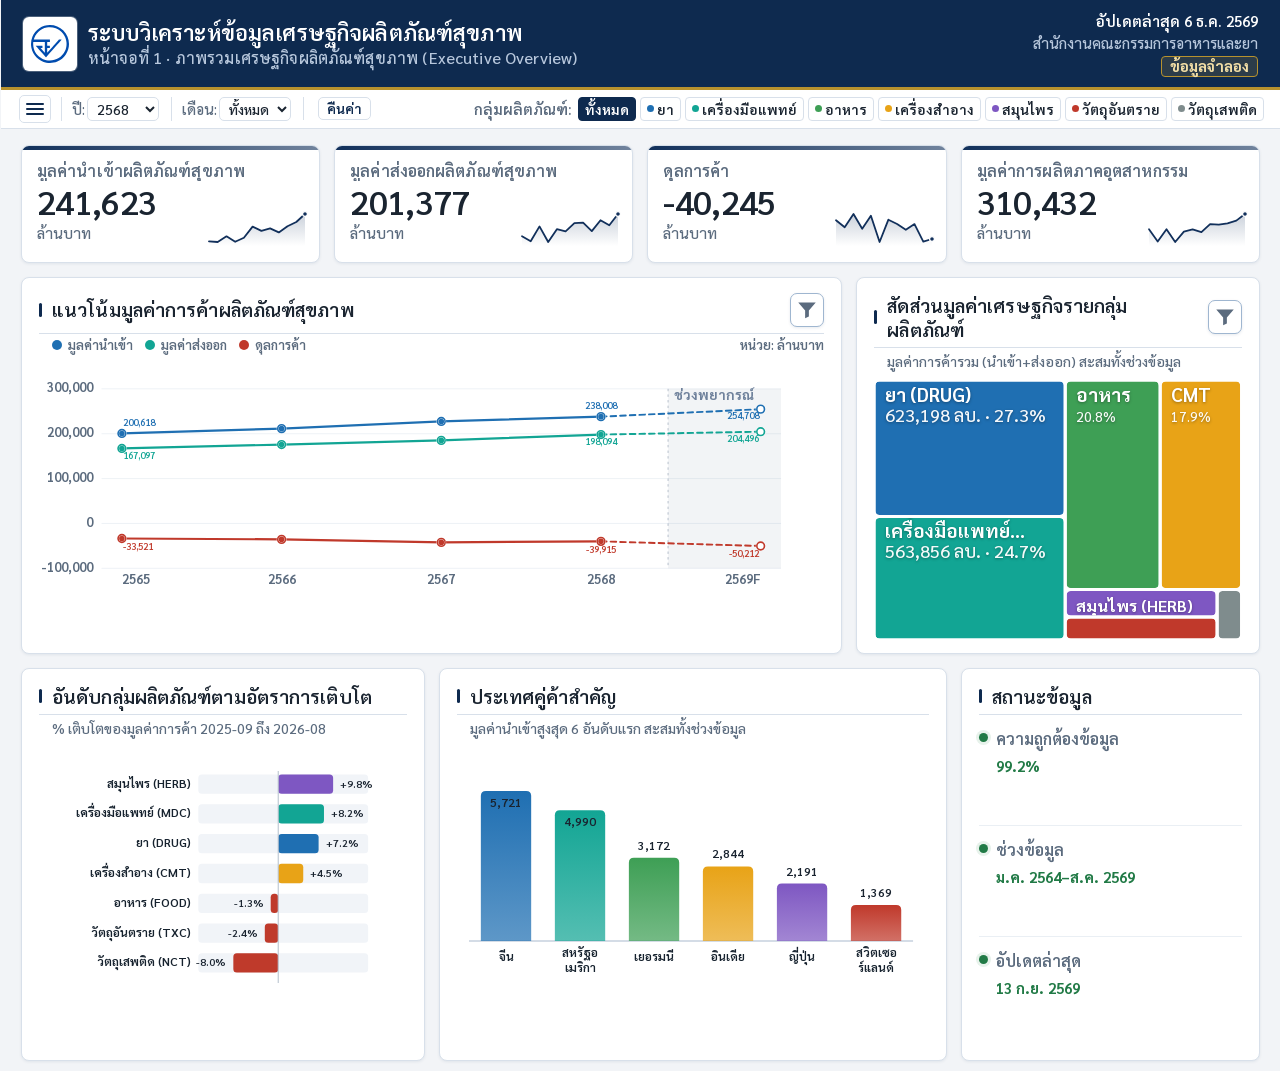
==== commit 4e7a0f20: "fix(d1): prevent chart label overflow (trend, treemap, country) Extra plot padding, edge-aware value" ====
--- a/Web Mockup/d1_NEW.html
+++ b/Web Mockup/d1_NEW.html
@@ -161,7 +161,7 @@
     flex:0 0 auto !important; width:100%; height:auto; min-height:0; line-height:0}
   #trendChart svg{
     display:block; width:100% !important; height:auto !important; max-height:none !important;
-    aspect-ratio:980/268}
+    aspect-ratio:980/288}
   #treemap{
     flex:1 1 auto; min-height:var(--dash-chart-h); height:var(--dash-chart-h)}
   #treemap svg{
@@ -625,7 +625,7 @@
   const dataLo = Math.min(...nums), dataHi = Math.max(...nums);
   const posMax = Math.max(0, ...nums);
   const span = dataHi - dataLo || Math.max(Math.abs(dataHi), Math.abs(dataLo), 1);
-  const headroom = Math.max(posMax * 0.065, span * 0.04, 8000);
+  const headroom = Math.max(posMax * 0.085, span * 0.06, 9000);
   const padBot = Math.max(span * 0.03, Math.abs(dataLo) * 0.05);
   const topTarget = (posMax || dataHi) + headroom;
   const loTarget = dataLo - padBot;
@@ -696,7 +696,7 @@
    ข้อมูลมอคมี SARIMAX พยากรณ์รายปีงบประมาณจริง เก็บ path เดิมไว้ไม่แตะเลย
    ส่วนข้อมูลจริงที่ต่อ DB ตรง ยังไม่มีพยากรณ์ (ต้องมี >=12 เดือนต่อรอบ) แสดง
    รายเดือนจะเห็นแนวโน้มได้ชัดกว่าการยุบเหลือแค่ 2-3 จุดต่อปีงบประมาณ */
-const TREND_SVG = { W: 980, H: 268, P: { t: 18, r: 12, b: 32, l: 78 } };
+const TREND_SVG = { W: 980, H: 288, P: { t: 26, r: 54, b: 38, l: 78 } };
 
 function trendChartDataFontPx() {
   const v = getComputedStyle(document.documentElement).getPropertyValue("--fs-chart-data").trim();
@@ -707,15 +707,29 @@
   const o = opts || {};
   const P = o.P || TREND_SVG.P;
   const H = o.H || TREND_SVG.H;
+  const W = o.W || TREND_SVG.W;
+  const idx = o.i, total = o.n;
   const n = Number(value);
   let dy = o.dy != null ? o.dy : (isFinite(n) && n < 0 ? 14 : -8);
   const fs = trendChartDataFontPx() + (o.compact ? -1 : 0);
-  const labelY = cy + dy;
-  if (labelY < P.t + 4 && dy < 0) dy = 14;
-  if (labelY > H - P.b - 6 && dy > 0) dy = -10;
-  if (cy < P.t + 22 && dy < 0) dy = 15;
-  return `<text class="barlbl" x="${cx}" y="${cy + dy}" text-anchor="middle"
+  let anchor = "middle", dx = 0;
+  if (idx === 0) { anchor = "start"; dx = 2; }
+  else if (total != null && idx === total - 1) { anchor = "end"; dx = -2; }
+  let labelY = cy + dy;
+  if (labelY < P.t + 6 && dy < 0) dy = 14;
+  if (labelY > H - P.b - 8 && dy > 0) dy = -10;
+  if (cy < P.t + 24 && dy < 0) dy = 15;
+  labelY = cy + dy;
+  const minX = P.l + 2, maxX = W - P.r - 2;
+  let lx = cx + dx;
+  if (anchor === "start" && lx < minX) lx = minX;
+  if (anchor === "end" && lx > maxX) lx = maxX;
+  return `<text class="barlbl" x="${lx}" y="${labelY}" text-anchor="${anchor}"
     style="fill:${color};font-size:${fs}px;font-weight:600">${fmt(value)}</text>`;
+}
+function trendXAxisYearLabel(f, i, n, xi, H, P) {
+  const anchor = i === 0 ? "start" : i === n - 1 ? "end" : "middle";
+  return `<text class="axis" x="${xi}" y="${H - P.b + 20}" text-anchor="${anchor}">${f}</text>`;
 }
 function trendYAxisUnitLabel() {
   return "";
@@ -782,7 +796,7 @@
       if (trendLineLabelShow(i, xs.length, series.length)) {
         const cy = y(v);
         s += trendPointValueLabel(x(i), cy, v, c, {
-          dy: trendLineLabelDy(si, v, cy, P), compact: xs.length > 14, P, H,
+          dy: trendLineLabelDy(si, v, cy, P), compact: xs.length > 14, P, H, W, i, n: xs.length,
         });
       }
     });
@@ -844,12 +858,14 @@
       s += `<circle class="hit" cx="${x(i)}" cy="${cy}" r="4.8" fill="${c}"
              stroke="#fff" stroke-width="2.6" ${tip(t)}/>`;
       if (trendLineLabelShow(i, fys.length, series.length))
-        s += trendPointValueLabel(x(i), cy, v, c, { dy: trendLineLabelDy(si, v, cy, P), P, H });
+        s += trendPointValueLabel(x(i), cy, v, c, {
+          dy: trendLineLabelDy(si, v, cy, P), P, H, W, i, n: fys.length,
+        });
     });
   });
 
   fys.forEach((f,i) => {
-    s += `<text class="axis" x="${x(i)}" y="${H-P.b+20}" text-anchor="middle">${f}</text>`;
+    s += trendXAxisYearLabel(f, i, fys.length, x(i), H, P);
   });
   s += trendYAxisUnitLabel(P);
 
@@ -954,7 +970,7 @@
       if (trendLineLabelShow(i, fys.length, series.length)) {
         const cy = y(v);
         s += trendPointValueLabel(x(i), cy, v, c, {
-          dy: trendLineLabelDy(si, v, cy, P), P, H,
+          dy: trendLineLabelDy(si, v, cy, P), P, H, W, i, n: fys.length,
         });
       }
     });
@@ -962,7 +978,7 @@
   // แกนปี
   fys.forEach((f,i) => {
     const fc = series[0].isFc[i];
-    s += `<text class="axis" x="${x(i)}" y="${H-P.b+20}" text-anchor="middle">${f}${fc?"F":""}</text>`;
+    s += trendXAxisYearLabel(`${f}${fc ? "F" : ""}`, i, fys.length, x(i), H, P);
   });
   s += trendYAxisUnitLabel(P);
   document.getElementById("trendChart").innerHTML =
@@ -1007,12 +1023,18 @@
   }).sort((a,b) => b.trade_value_mb - a.trade_value_mb);
 }
 
+function svgEllipsis(text, maxChars){
+  const s = String(text || "");
+  if (s.length <= maxChars) return esc(s);
+  if (maxChars <= 2) return esc(s.slice(0, maxChars));
+  return esc(s.slice(0, Math.max(1, maxChars - 1)) + "…");
+}
 function treemapStatForCell(w, d){
   const full = `${fmt(d.trade_value_mb)} ลบ. · ${fmt(d.share_pct,1)}%`;
   const valOnly = `${fmt(d.trade_value_mb)} ลบ.`;
   const pct = `${fmt(d.share_pct,1)}%`;
-  const innerW = Math.max(w - 20, 0);
-  const maxChars = innerW / 7.5;
+  const innerW = Math.max(w - 22, 0);
+  const maxChars = innerW / 8.5;
   if (full.length <= maxChars) return full;
   if (valOnly.length <= maxChars) return valOnly;
   if (innerW >= 34) return pct;
@@ -1030,9 +1052,10 @@
   let s = "";
   // ช่องแคบสูง (เช่น อาหาร/เครื่องสำอาง) — ชื่อ + มูลค่า/% (ย่อตามความกว้าง)
   if (w <= 78 && h > 68){
-    const fs = h > 120 ? 17.5 : 16;
+    const fs = h > 120 ? 16 : 15;
+    const nameMax = Math.max(2, Math.floor((w - 16) / (fs * 0.55)));
     s += `<text class="hit${dim}" x="${x+9}" y="${y+20}" fill="#fff" ${SH}
-           font-size="${fs}" font-weight="700" data-group="${d.product_group}" ${tip(t)}>${esc(d.name_th)}</text>`;
+           font-size="${fs}" font-weight="700" data-group="${d.product_group}" ${tip(t)}>${svgEllipsis(d.name_th, nameMax)}</text>`;
     if (h > 52 && stat)
       s += `<text class="${dc}" x="${x+9}" y="${y+38}" fill="#fff" font-size="${treemapStatFs(w, stat)}"
              opacity=".95" ${SH} data-group="${d.product_group}" ${tip(t)}>${stat}</text>`;
@@ -1042,12 +1065,13 @@
     return s;
   }
   if (w <= 74 || h <= 26) return s;
-  const titleFs = big ? 21 : (w > 100 ? 17.5 : 16);
-  const title = w > 132 ? `${esc(d.name_th)} (${d.product_group})`
-              : w > 82 ? esc(d.name_th) : d.product_group;
+  const titleFs = big ? 19 : (w > 100 ? 16 : 15);
+  let titleRaw = w > 132 ? `${d.name_th} (${d.product_group})`
+              : w > 82 ? d.name_th : d.product_group;
+  const titleMax = Math.max(2, Math.floor((w - 22) / (titleFs * 0.55)));
   s += `<text class="hit${dim}" x="${x+11}" y="${y+22}" fill="#fff" ${SH}
          font-size="${titleFs}" font-weight="700"
-         data-group="${d.product_group}" ${tip(t)}>${title}</text>`;
+         data-group="${d.product_group}" ${tip(t)}>${svgEllipsis(titleRaw, titleMax)}</text>`;
   if (h > 46 && w > 78 && stat){
     const statFs = treemapStatFs(w, stat);
     const statY = h > 58 ? y + 42 : y + h - 10;
@@ -1217,30 +1241,54 @@
     .sort((a,b) => b.value - a.value).slice(0,6);
 }
 
+function countryChartViewport(){
+  const el = document.getElementById("countryChart");
+  const W = Math.max(300, Math.round((el && el.clientWidth) || 620));
+  const H = Math.max(240, Math.round(W * 300 / 620));
+  return { W, H };
+}
+function countryNameLines(name, bw, fs){
+  const maxOne = Math.max(3, Math.floor(bw / (fs * 0.52)));
+  if (name.length <= maxOne) return { l1: name, l2: "" };
+  const mid = name.indexOf(" ") > 0 ? name.indexOf(" ") : Math.ceil(name.length / 2);
+  let l1 = name.slice(0, mid).trim(), l2 = name.slice(mid).trim();
+  const max2 = Math.max(2, Math.floor(bw / (fs * 0.48)));
+  if (l1.length > maxOne) l1 = l1.slice(0, maxOne - 1) + "…";
+  if (l2.length > max2) l2 = l2.slice(0, max2 - 1) + "…";
+  return { l1, l2 };
+}
 function renderCountry(){
   const items = countryData();
-  const W = 620, H = 300, P = {t:28, b:52, l:10, r:10};
-  const countryLblFs = Math.min(14, trendChartDataFontPx() + 1);
-  const bw = (W - P.l - P.r) / items.length, max = Math.max(...items.map(d => d.value));
+  const { W, H } = countryChartViewport();
+  const P = { t: 34, b: 56, l: 12, r: 16 };
+  const countryLblFs = Math.min(13, trendChartDataFontPx());
+  const bw = (W - P.l - P.r) / Math.max(items.length, 1);
+  const max = Math.max(...items.map(d => d.value), 1);
   const pal = ["#1F6FB2","#12A594","#3E9F55","#E8A317","#7E57C2","#C0392B"];
   const base = H - P.b, R = 5;
   let defs = "";
   const s = items.map((d,i) => {
     const h = (d.value / max) * (H - P.t - P.b);
-    const x = P.l + i*bw + bw*0.19, w = bw*0.62, y = base - h, cx = x + w/2;
+    const x = P.l + i*bw + bw*0.16, w = bw*0.68, y = base - h, cx = x + w/2;
     const c = pal[i % pal.length], id = "cg" + i;
     const t = `${d.name}\nมูลค่านำเข้า ${fmt(d.value)} ล้านบาท`;
     defs += `<linearGradient id="${id}" x1="0" y1="0" x2="0" y2="1">
       <stop offset="0" stop-color="${c}"/><stop offset="1" stop-color="${c}" stop-opacity=".72"/>
       </linearGradient>`;
-    // มนเฉพาะมุมบน ฐานแท่งต้องชิดเส้นแกนสนิทเพื่อให้เทียบความสูงได้ตรง
     const r = Math.min(R, h);
     const path = `M${x},${base} V${y+r} Q${x},${y} ${x+r},${y} H${x+w-r}`
                + ` Q${x+w},${y} ${x+w},${y+r} V${base} Z`;
+    let valY = y - 8;
+    if (valY < P.t + 12) valY = Math.min(base - 6, y + 16);
+    const { l1, l2 } = countryNameLines(d.name, w, countryLblFs);
+    const nameY = base + (l2 ? 16 : 20);
+    let nameSvg = `<text class="axis" x="${cx}" y="${nameY}" text-anchor="middle"
+       style="fill:#16222E;font-size:${countryLblFs}px;font-weight:600">${esc(l1)}</text>`;
+    if (l2) nameSvg += `<text class="axis" x="${cx}" y="${nameY + countryLblFs + 3}" text-anchor="middle"
+       style="fill:#16222E;font-size:${countryLblFs}px;font-weight:600">${esc(l2)}</text>`;
     return `<path class="hit" d="${path}" fill="url(#${id})" ${tip(t)}/>
-      <text class="barlbl" x="${cx}" y="${y-9}" text-anchor="middle">${fmt(d.value)}</text>
-      <text class="axis" x="${cx}" y="${base+18}" text-anchor="middle"
-       style="fill:#16222E;font-size:${countryLblFs}px;font-weight:600">${esc(d.name)}</text>`;
+      <text class="barlbl" x="${cx}" y="${valY}" text-anchor="middle">${fmt(d.value)}</text>
+      ${nameSvg}`;
   }).join("");
   const axis = `<line x1="${P.l}" y1="${base}" x2="${W-P.r}" y2="${base}"
                  stroke="#C6D1DE" stroke-width="1.4"/>`;
--- a/Web Mockup/shared/dash-layout.css
+++ b/Web Mockup/shared/dash-layout.css
@@ -67,9 +67,18 @@
   letter-spacing: -0.02em;
 }
 
+body[data-dash="1"] #trendChart svg,
 body[data-dash="1"] #cagrChart svg,
-body[data-dash="1"] #countryChart svg {
+body[data-dash="1"] #countryChart svg,
+body[data-dash="1"] #treemap svg {
   overflow: visible;
+}
+
+body[data-dash="1"] #countryChart svg,
+body[data-dash="1"] #treemap svg {
+  width: 100% !important;
+  height: 100% !important;
+  max-width: 100%;
 }
 
 /* d1 — แนวโน้ม: SVG สูงตามความกว้าง (ไม่ยืดกล่องแล้วเว้นขาวใน SVG) */
@@ -88,7 +97,7 @@
   width: 100% !important;
   height: auto !important;
   max-height: none !important;
-  aspect-ratio: 980 / 268;
+  aspect-ratio: 980 / 288;
 }
 
 body[data-dash="1"] #treemap {
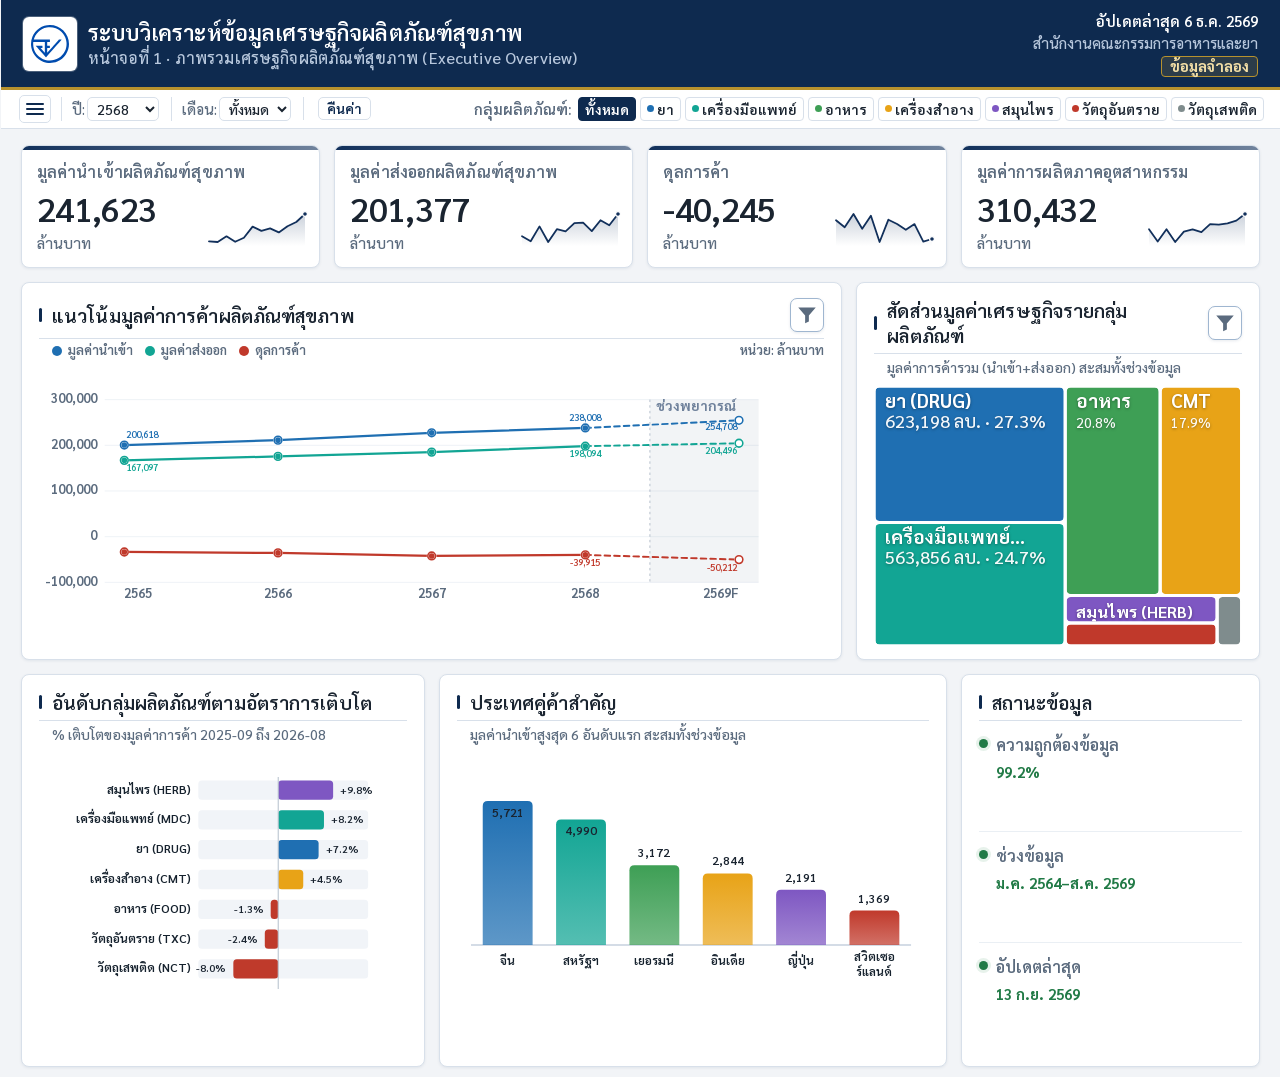
==== commit afee3c80: "fix: chart label clipping and KPI text overlap (d1, d2 charts) More SVG plot padding, Chart.js layou" ====
--- a/Web Mockup/d1_NEW.html
+++ b/Web Mockup/d1_NEW.html
@@ -161,7 +161,7 @@
     flex:0 0 auto !important; width:100%; height:auto; min-height:0; line-height:0}
   #trendChart svg{
     display:block; width:100% !important; height:auto !important; max-height:none !important;
-    aspect-ratio:980/288}
+    aspect-ratio:980/300}
   #treemap{
     flex:1 1 auto; min-height:var(--dash-chart-h); height:var(--dash-chart-h)}
   #treemap svg{
@@ -696,7 +696,7 @@
    ข้อมูลมอคมี SARIMAX พยากรณ์รายปีงบประมาณจริง เก็บ path เดิมไว้ไม่แตะเลย
    ส่วนข้อมูลจริงที่ต่อ DB ตรง ยังไม่มีพยากรณ์ (ต้องมี >=12 เดือนต่อรอบ) แสดง
    รายเดือนจะเห็นแนวโน้มได้ชัดกว่าการยุบเหลือแค่ 2-3 จุดต่อปีงบประมาณ */
-const TREND_SVG = { W: 980, H: 288, P: { t: 26, r: 54, b: 38, l: 78 } };
+const TREND_SVG = { W: 980, H: 300, P: { t: 32, r: 82, b: 40, l: 82 } };
 
 function trendChartDataFontPx() {
   const v = getComputedStyle(document.documentElement).getPropertyValue("--fs-chart-data").trim();
@@ -734,8 +734,9 @@
 function trendYAxisUnitLabel() {
   return "";
 }
-function trendLineLabelShow(i, total, seriesCount) {
+function trendLineLabelShow(i, total, seriesCount, seriesIndex) {
   if (seriesCount <= 1) return true;
+  if (i === 0 && seriesIndex === 2) return false;
   if (i === 0 || i === total - 1) return true;
   if (total <= 6) return i === total - 2;
   if (total >= 7) return i % 2 === 1;
@@ -793,7 +794,7 @@
       const t = `${SERIES[ser.key].label} ${xs[i]}\n${fmt(v)} ล้านบาท`;
       s += `<circle class="hit" cx="${x(i)}" cy="${y(v)}" r="3" fill="${c}"
              stroke="#fff" stroke-width="1.4" ${tip(t)}/>`;
-      if (trendLineLabelShow(i, xs.length, series.length)) {
+      if (trendLineLabelShow(i, xs.length, series.length, si)) {
         const cy = y(v);
         s += trendPointValueLabel(x(i), cy, v, c, {
           dy: trendLineLabelDy(si, v, cy, P), compact: xs.length > 14, P, H, W, i, n: xs.length,
@@ -857,7 +858,7 @@
       const cy = y(v);
       s += `<circle class="hit" cx="${x(i)}" cy="${cy}" r="4.8" fill="${c}"
              stroke="#fff" stroke-width="2.6" ${tip(t)}/>`;
-      if (trendLineLabelShow(i, fys.length, series.length))
+      if (trendLineLabelShow(i, fys.length, series.length, si))
         s += trendPointValueLabel(x(i), cy, v, c, {
           dy: trendLineLabelDy(si, v, cy, P), P, H, W, i, n: fys.length,
         });
@@ -967,7 +968,7 @@
              fill="${ser.isFc[i] ? "#fff" : c}" stroke="#fff" stroke-width="2.6" ${tip(t)}/>
             <circle class="hit" cx="${x(i)}" cy="${y(v)}" r="4.8" fill="none"
              stroke="${c}" stroke-width="2" ${tip(t)}/>`;
-      if (trendLineLabelShow(i, fys.length, series.length)) {
+      if (trendLineLabelShow(i, fys.length, series.length, si)) {
         const cy = y(v);
         s += trendPointValueLabel(x(i), cy, v, c, {
           dy: trendLineLabelDy(si, v, cy, P), P, H, W, i, n: fys.length,
@@ -1247,9 +1248,19 @@
   const H = Math.max(240, Math.round(W * 300 / 620));
   return { W, H };
 }
+const COUNTRY_LABEL_SHORT = {
+  "สหรัฐอเมริกา": "สหรัฐฯ",
+  "เยอรมนี": "เยอรมนี",
+  "อื่น ๆ": "อื่นๆ",
+};
+function countryDisplayName(name) {
+  return COUNTRY_LABEL_SHORT[name] || name;
+}
 function countryNameLines(name, bw, fs){
+  const short = countryDisplayName(name);
   const maxOne = Math.max(3, Math.floor(bw / (fs * 0.52)));
-  if (name.length <= maxOne) return { l1: name, l2: "" };
+  if (short.length <= maxOne) return { l1: short, l2: "" };
+  name = short;
   const mid = name.indexOf(" ") > 0 ? name.indexOf(" ") : Math.ceil(name.length / 2);
   let l1 = name.slice(0, mid).trim(), l2 = name.slice(mid).trim();
   const max2 = Math.max(2, Math.floor(bw / (fs * 0.48)));
@@ -1260,7 +1271,7 @@
 function renderCountry(){
   const items = countryData();
   const { W, H } = countryChartViewport();
-  const P = { t: 34, b: 56, l: 12, r: 16 };
+  const P = { t: 38, b: 58, l: 14, r: 18 };
   const countryLblFs = Math.min(13, trendChartDataFontPx());
   const bw = (W - P.l - P.r) / Math.max(items.length, 1);
   const max = Math.max(...items.map(d => d.value), 1);
--- a/Web Mockup/shared/dash-layout.css
+++ b/Web Mockup/shared/dash-layout.css
@@ -35,7 +35,16 @@
   --dash-chart-h-lg: 400px;
 }
 
-/* d9 — อันดับจังหวัด Top 10: แท่งหนาเต็มพื้นที่การ์ด (คู่กับแผนที่) */
+/* d9 — แผนที่ + Top 10 สูงเท่ากัน กะทัดรัด (ไม่ยืด 520px) */
+body[data-dash="9"] {
+  --dash-map-h: 400px;
+}
+
+body[data-dash="9"] .card.mapCard.card--chart-grow,
+body[data-dash="9"] .card--rank.card--chart-grow {
+  align-self: start;
+}
+
 body[data-dash="9"] .card--rank.card--chart-grow {
   display: flex;
   flex-direction: column;
@@ -43,10 +52,20 @@
 }
 
 body[data-dash="9"] .card--rank .chart-box.lg {
-  flex: 1 1 auto;
-  min-height: 320px;
-  height: auto !important;
-  max-height: none !important;
+  flex: 0 0 auto;
+  height: var(--dash-map-h) !important;
+  min-height: var(--dash-map-h);
+  max-height: var(--dash-map-h);
+}
+
+body[data-dash="9"] .card.mapCard #mapEl {
+  height: var(--dash-map-h) !important;
+  min-height: var(--dash-map-h);
+  max-height: var(--dash-map-h);
+}
+
+body[data-dash="9"] .card.mapCard .legend-swatch {
+  margin-top: 6px;
 }
 
 body[data-dash="3"] .card--row-stretch:has(#cRss) .chart-box.lg {
@@ -54,6 +73,31 @@
 }
 
 /* d1 — KPI / SVG กราฟ (Executive Overview) */
+/* KPI — กันชื่อ/ค่า/หน่วยทับกัน (เช่น การ์ด กลุ่ม · ทั้งหมด · ปี 2568) */
+body[data-dash] .kpi .body {
+  display: flex;
+  flex-direction: column;
+  gap: 3px;
+  padding-bottom: 14px !important;
+}
+
+body[data-dash] .kpi .name {
+  line-height: 1.4 !important;
+}
+
+body[data-dash] .kpi .val {
+  margin-top: 2px !important;
+  line-height: 1.18 !important;
+  font-size: clamp(22px, 3.5vw, var(--fs-kpi)) !important;
+  overflow-wrap: anywhere;
+  word-break: break-word;
+}
+
+body[data-dash] .kpi .unit {
+  margin-top: 2px !important;
+  line-height: 1.35 !important;
+}
+
 body[data-dash="1"] .kpi .name {
   display: -webkit-box;
   -webkit-box-orient: vertical;
@@ -97,7 +141,7 @@
   width: 100% !important;
   height: auto !important;
   max-height: none !important;
-  aspect-ratio: 980 / 288;
+  aspect-ratio: 980 / 300;
 }
 
 body[data-dash="1"] #treemap {
@@ -614,6 +658,10 @@
     --dash-chart-h-lg: 300px;
     --dash-map-h: 420px;
   }
+
+  body[data-dash="9"] {
+    --dash-map-h: 360px;
+  }
 }
 
 /* d1 — KPI 4 คอลัมน์แบบ mockup (ไม่หดเป็น 2 คอลัมน์แค่เพราะมี sidebar) */
@@ -658,6 +706,10 @@
     --dash-sidebar-w: 260px;
     --dash-chart-h-lg: 280px;
     --dash-map-h: 380px;
+  }
+
+  body[data-dash="9"] {
+    --dash-map-h: 320px;
   }
 
   body[data-dash] header {
--- a/Web Mockup/shared/dash-filters.css
+++ b/Web Mockup/shared/dash-filters.css
@@ -305,58 +305,80 @@
   border-color: #7a94b0 !important;
 }
 
-/* แคบลงจากเต็มจอ — ชิปขึ้นบรรทัดใหม่ (ไม่ตัดด้วย overflow) ก่อนถึงมือถือ */
+/* จอแคบลง (เช่น เปิด sidebar) — คง 1 แถว ให้เลื่อนแนวนอน ไม่ตัดเป็นบรรทัด 2 */
 @media (max-width: 1200px) {
-  body[data-dash] .filters {
-    grid-template-columns: 1fr !important;
-    grid-template-rows: auto auto !important;
-    min-height: 0 !important;
-    gap: 6px 8px !important;
+  body[data-dash] {
+    --dash-filter-fs: 14px;
+    --dash-filter-chip-fs: 13px;
+    --dash-filter-pad-x: 12px;
+    --dash-filter-pad-left: 14px;
   }
 
   body[data-dash] .static-filters {
-    grid-column: 1 !important;
-    grid-row: 1 !important;
-    flex-wrap: wrap !important;
-    overflow-x: visible !important;
-    width: 100% !important;
+    gap: 5px 8px !important;
+    flex: 0 1 auto !important;
+    min-width: 0 !important;
   }
 
   body[data-dash] .filterGroups {
-    grid-column: 1 !important;
-    grid-row: 2 !important;
-    justify-content: flex-start !important;
-    flex-wrap: wrap !important;
-    overflow: visible !important;
+    flex: 1 1 0 !important;
+    min-width: 0 !important;
+    overflow: hidden !important;
+    justify-content: flex-end !important;
   }
 
   body[data-dash] #chips,
   body[data-dash] #regionChips {
-    flex: 1 1 100% !important;
-    flex-flow: row wrap !important;
-    overflow-x: visible !important;
-    overflow-y: visible !important;
-    justify-content: flex-start !important;
-    max-width: 100% !important;
-  }
-}
-
-/* ทับ @media 980px ใน inline ของ d1/d2… ที่แยก 2 แถว */
-@media (max-width: 980px) {
-  body[data-dash] .filters {
-    grid-template-columns: auto minmax(0, 1fr) !important;
+    flex-wrap: nowrap !important;
+    overflow-x: auto !important;
+    overflow-y: hidden !important;
+    justify-content: flex-end !important;
+    -webkit-overflow-scrolling: touch;
+  }
+}
+
+/* d9 — ตัวกรองเยอะ: แถวเดียว + เลื่อนได้ ชิปภาคกะทัดรัด */
+body[data-dash="9"] {
+  --dash-filter-fs: 14px;
+  --dash-filter-chip-fs: 12px;
+}
+
+body[data-dash="9"] .filters {
+  grid-template-columns: minmax(0, 1fr) minmax(0, 1fr) !important;
+}
+
+body[data-dash="9"] .static-filters span {
+  padding-left: 8px !important;
+}
+
+body[data-dash="9"] .filters .chip {
+  padding: 2px 5px !important;
+  font-size: var(--dash-filter-chip-fs) !important;
+}
+
+body[data-dash="9"] .filterGroups .lbl {
+  font-size: var(--dash-filter-chip-fs) !important;
+}
+
+@media (max-width: 1200px) {
+  body[data-dash="9"] .filters {
+    grid-template-columns: minmax(0, 1fr) minmax(0, 1fr) !important;
     grid-template-rows: 1fr !important;
-    min-height: var(--dash-filter-min-h) !important;
-  }
-
-  body[data-dash] .static-filters {
+  }
+
+  body[data-dash="9"] .static-filters,
+  body[data-dash="9"] .filterGroups {
+    grid-row: 1 !important;
+  }
+
+  body[data-dash="9"] .static-filters {
     grid-column: 1 !important;
-    grid-row: 1 !important;
-  }
-
-  body[data-dash] .filterGroups {
+    overflow-x: auto !important;
+    flex-wrap: nowrap !important;
+  }
+
+  body[data-dash="9"] .filterGroups {
     grid-column: 2 !important;
-    grid-row: 1 !important;
   }
 }
 
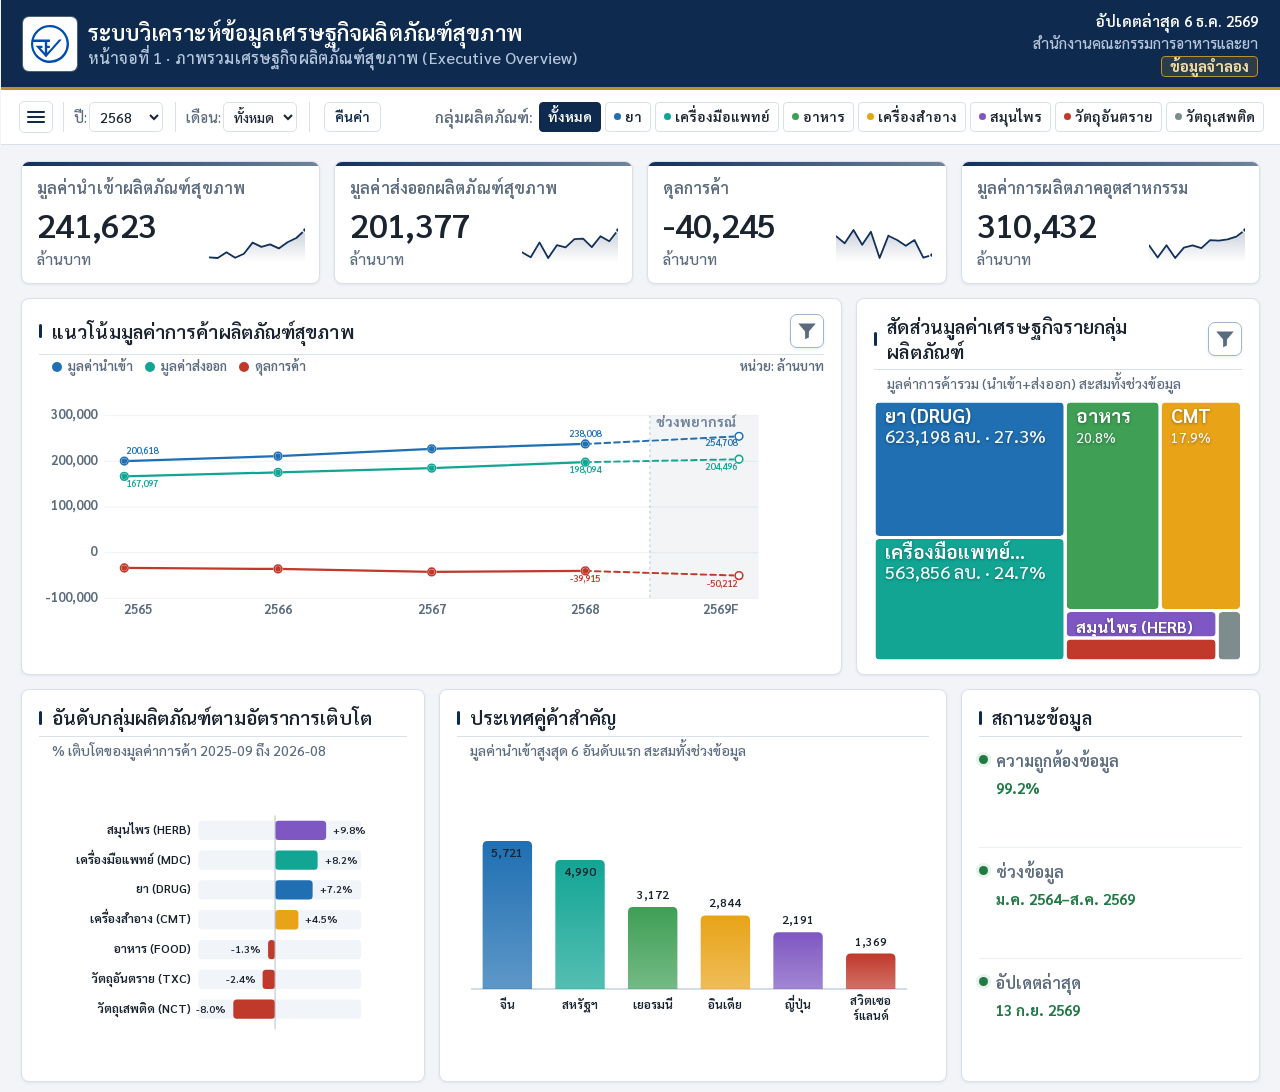
==== commit 2cb7c788: "Typography: smaller h2, cap, trend legend; fix d2 chart-box height; Chart.js legend font Co-authored" ====
--- a/Web Mockup/d1_NEW.html
+++ b/Web Mockup/d1_NEW.html
@@ -167,10 +167,13 @@
   #treemap svg{
     display:block; width:100% !important; height:100% !important; max-height:100% !important}
   #cagrChart,#countryChart{
-    flex:0 0 auto; min-height:var(--dash-chart-h-lg); height:var(--dash-chart-h-lg)}
+    flex:0 0 auto; min-height:0; height:var(--dash-chart-h-lg); max-height:var(--dash-chart-h-lg);
+    width:100%; overflow:hidden; box-sizing:border-box}
+  .card.cagrCard.card--row-stretch #cagrChart,
+  .card.countryCard.card--row-stretch #countryChart{margin-top:auto}
   #cagrChart svg,#countryChart svg{
-    display:block; width:100% !important; height:var(--dash-chart-h-lg) !important;
-    max-height:var(--dash-chart-h-lg) !important}
+    display:block; width:100% !important; height:100% !important;
+    max-height:100% !important; overflow:hidden}
   .treemapCard{grid-column:span 4}
   #treemap svg{overflow:visible}
   .cagrCard{grid-column:span 4}
@@ -193,7 +196,8 @@
           color:var(--muted); overflow-wrap:break-word}
 
 
-  svg{display:block; width:100%; height:auto; overflow:visible}
+  svg{display:block; width:100%; height:auto; overflow:hidden}
+  #treemap svg,#trendChart svg{overflow:visible}
   .gridline{stroke:var(--line2); stroke-width:1}
   .axis{fill:var(--muted); font-size:var(--fs-axis); font-weight:700}
   .barlbl{fill:var(--ink); font-size:var(--fs-chart-data); font-weight:600}
@@ -1152,7 +1156,8 @@
   const real = isRealDataMode();
   const growth = real ? growthForPeriod(periodCagr) : null;
   const titleEl = document.getElementById("cagrTitle");
-  const W = 420, rowH = 34, L = 182, R = 44, barH = rowH - 12;
+  const W = 420, rowH = 34, L = 182, R = 52, barH = rowH - 12;
+  const cagrTop = 12;
   const cagrLabelFs = Math.min(15, trendChartDataFontPx() + 2);
 
   if (real && !growth){
@@ -1161,10 +1166,10 @@
     // ณ ปัจจุบัน ไม่ต้องเทียบย้อนหลังเลย จึงมีให้ดูได้เสมอ ***
     if (titleEl) titleEl.textContent = "อันดับกลุ่มผลิตภัณฑ์ตามจำนวนผู้ประกอบการที่ยังดำเนินการ";
     const items = DATA.cagr.slice().sort((a,b) => b.active_entity_count - a.active_entity_count);
-    const H = items.length * rowH + 8;
+    const H = items.length * rowH + 8 + cagrTop;
     const max = Math.max(...items.map(d => d.active_entity_count)) || 1;
     const s = items.map((d,i) => {
-      const y = i * rowH + 6, bw = Math.max((d.active_entity_count / max) * (W - L - R), 3);
+      const y = i * rowH + 6 + cagrTop, bw = Math.max((d.active_entity_count / max) * (W - L - R), 3);
       const col = (DATA.groups.find(g => g.code === d.product_group) || {}).color || NAVY;
       const dim = selected !== "ALL" && selected !== d.product_group ? " dim" : "";
       const t = `${d.name_th} (${d.product_group})\nผู้ประกอบการที่ยังดำเนินการ ${fmt(d.active_entity_count)} ราย`;
@@ -1176,7 +1181,7 @@
         <text class="barlbl" x="${L+bw+6}" y="${y+barH/2+4}">${fmt(d.active_entity_count)}</text>`;
     }).join("");
     document.getElementById("cagrChart").innerHTML =
-      `<svg viewBox="0 0 ${W} ${H}" preserveAspectRatio="xMidYMin meet">${s}</svg>`;
+      `<svg viewBox="0 0 ${W} ${H}" preserveAspectRatio="xMidYMid meet" overflow="hidden">${s}</svg>`;
     document.getElementById("cagrCap").textContent = !periodCagr
       ? `จำนวนผู้ประกอบการที่ยังดำเนินการ ณ ${DATA.meta.asOf} — เลือกช่วงเวลา (ปุ่มกรวย) เพื่อดูอัตราการเติบโตแทน`
       : `ข้อมูลย้อนหลังก่อนช่วงที่เลือกยังไม่พอเทียบ — โชว์จำนวนผู้ประกอบการแทนไปก่อน`;
@@ -1188,7 +1193,7 @@
     ? DATA.cagr.map(d => ({...d, cagr_3y_pct: growth[d.product_group] || 0}))
     : DATA.cagr.slice()
   ).sort((a,b) => b.cagr_3y_pct - a.cagr_3y_pct);
-  const H = items.length * rowH + 8;
+  const H = items.length * rowH + 8 + cagrTop;
   // แท่งแบบ diverging จากเส้นศูนย์ — บวกยื่นขวา ลบยื่นซ้าย แทนที่จะยื่นทิศเดียวกันแล้ว
   // เปลี่ยนแค่สี (ของเดิมทำให้ดูไม่ออกว่าอันไหนโต/หดจริง ต้องอ่านเครื่องหมาย +/- เอา)
   // ข้อมูลมอคเป็นบวกเสมอ (maxNeg=0) → zeroX ตกที่ L พอดี หน้าตาจะเหมือนแท่งทางเดียวเดิม
@@ -1201,7 +1206,7 @@
   const totalRange = (maxPos + maxNeg) || 1;
   const zeroX = L + LBL_PAD / 2 + drawW * (maxNeg / totalRange);
   const s = items.map((d,i) => {
-    const y = i * rowH + 6;
+    const y = i * rowH + 6 + cagrTop;
     const neg = d.cagr_3y_pct < 0;
     const bw = d.cagr_3y_pct === 0 ? 0
              : Math.max((Math.abs(d.cagr_3y_pct) / totalRange) * drawW, 3);
@@ -1211,8 +1216,11 @@
     const sign = d.cagr_3y_pct > 0 ? "+" : "";
     const growthLabel = real ? `เติบโต ${periodCagr.from} ถึง ${periodCagr.to}` : "อัตราเติบโตเฉลี่ย 3 ปี";
     const t = `${d.name_th} (${d.product_group})\n${growthLabel} ${sign}${fmt(d.cagr_3y_pct,1)}%`;
-    const lblX = neg ? barX - 8 : barX + bw + 8;
-    const anchor = neg ? "end" : "start";
+    let lblX = neg ? barX - 8 : barX + bw + 8;
+    let anchor = neg ? "end" : "start";
+    const lblMax = W - 6;
+    if (!neg && lblX > lblMax) { lblX = lblMax; anchor = "end"; }
+    if (neg && lblX < L + 4) { lblX = L + 4; anchor = "start"; }
     // รางสีอ่อนเต็มความกว้าง ช่วยให้เทียบสัดส่วนแท่งกับค่าสูงสุดได้ด้วยตา
     return `<text class="axis" x="${L-8}" y="${y+barH/2+4}" text-anchor="end"
              style="fill:#16222E;font-size:${cagrLabelFs}px;font-weight:600">${esc(d.name_th)} (${d.product_group})</text>
@@ -1223,10 +1231,10 @@
   }).join("");
   // เส้นศูนย์ — ต้องมีให้เห็นชัดว่า 0% อยู่ตรงไหน (โชว์เฉพาะตอนมีทั้งบวกและลบปนกัน)
   const zeroLine = maxNeg > 0
-    ? `<line x1="${zeroX}" y1="2" x2="${zeroX}" y2="${H-2}" stroke="#B7C2CE" stroke-width="1.2"/>`
+    ? `<line x1="${zeroX}" y1="${cagrTop}" x2="${zeroX}" y2="${H-2}" stroke="#B7C2CE" stroke-width="1.2"/>`
     : "";
   document.getElementById("cagrChart").innerHTML =
-    `<svg viewBox="0 0 ${W} ${H}" preserveAspectRatio="xMidYMid meet">${s}${zeroLine}</svg>`;
+    `<svg viewBox="0 0 ${W} ${H}" preserveAspectRatio="xMidYMid meet" overflow="hidden">${s}${zeroLine}</svg>`;
   document.getElementById("cagrCap").textContent = real
     ? `% เติบโตของมูลค่าการค้า ${periodCagr.from} ถึง ${periodCagr.to}`
     : `อัตราเติบโตเฉลี่ย 3 ปี (${DATA.meta.fyComplete-3}–${DATA.meta.fyComplete})`;
@@ -1245,8 +1253,9 @@
 function countryChartViewport(){
   const el = document.getElementById("countryChart");
   const W = Math.max(300, Math.round((el && el.clientWidth) || 620));
-  const H = Math.max(240, Math.round(W * 300 / 620));
-  return { W, H };
+  const plotH = Math.max(240, Math.round(W * 300 / 620));
+  const topInset = 14;
+  return { W, H: plotH + topInset, topInset };
 }
 const COUNTRY_LABEL_SHORT = {
   "สหรัฐอเมริกา": "สหรัฐฯ",
@@ -1270,8 +1279,8 @@
 }
 function renderCountry(){
   const items = countryData();
-  const { W, H } = countryChartViewport();
-  const P = { t: 38, b: 58, l: 14, r: 18 };
+  const { W, H, topInset } = countryChartViewport();
+  const P = { t: 36 + topInset, b: 56, l: 14, r: 22 };
   const countryLblFs = Math.min(13, trendChartDataFontPx());
   const bw = (W - P.l - P.r) / Math.max(items.length, 1);
   const max = Math.max(...items.map(d => d.value), 1);
@@ -1304,7 +1313,7 @@
   const axis = `<line x1="${P.l}" y1="${base}" x2="${W-P.r}" y2="${base}"
                  stroke="#C6D1DE" stroke-width="1.4"/>`;
   document.getElementById("countryChart").innerHTML =
-    `<svg viewBox="0 0 ${W} ${H}" preserveAspectRatio="xMidYMid meet">
+    `<svg viewBox="0 0 ${W} ${H}" preserveAspectRatio="xMidYMid meet" overflow="hidden">
        <defs>${defs}</defs>${axis}${s}</svg>`;
   document.getElementById("countryCap").textContent = isRealDataMode()
     ? "มูลค่านำเข้าสูงสุด 6 อันดับแรก สะสมทั้งช่วงข้อมูล"
--- a/Web Mockup/shared/dash-sidebar.css
+++ b/Web Mockup/shared/dash-sidebar.css
@@ -177,8 +177,8 @@
   display: inline-grid;
   place-items: center;
   box-sizing: border-box;
-  width: 32px;
-  height: 28px;
+  width: 34px;
+  height: 32px;
   padding: 0;
   margin: 0;
   border: 1px solid var(--line, #d8e0ea);
--- a/Web Mockup/shared/dash-layout.css
+++ b/Web Mockup/shared/dash-layout.css
@@ -35,6 +35,48 @@
   --dash-chart-h-lg: 400px;
 }
 
+/* d3 — legend เรดาร์ (HTML) จัดกึ่งกลาง 2 แถวสม่ำเสมอ */
+body[data-dash="3"] .dash-chart-legend {
+  display: flex;
+  flex-wrap: wrap;
+  justify-content: center;
+  align-content: flex-start;
+  gap: 8px 14px;
+  margin: 2px 10px 8px;
+  padding: 0 4px;
+  min-height: 0;
+}
+
+body[data-dash="3"] .dash-chart-legend-item {
+  display: inline-flex;
+  align-items: center;
+  gap: 6px;
+  max-width: 100%;
+  font-size: var(--fs-trend-legend, 13px);
+  font-weight: 600;
+  line-height: 1.25;
+  color: var(--muted, #5b6b7e);
+}
+
+body[data-dash="3"] .dash-chart-legend-item i {
+  width: 8px;
+  height: 8px;
+  border-radius: 50%;
+  flex: none;
+  box-shadow: 0 0 0 1px rgba(255, 255, 255, 0.85);
+}
+
+body[data-dash="3"] .dash-chart-legend-item > span {
+  overflow: hidden;
+  text-overflow: ellipsis;
+  white-space: nowrap;
+}
+
+body[data-dash="3"] .card:has(#cRadar) .chart-box.lg {
+  flex: 1 1 auto;
+  min-height: 280px;
+}
+
 /* d9 — แผนที่ + Top 10 สูงเท่ากัน กะทัดรัด (ไม่ยืด 520px) */
 body[data-dash="9"] {
   --dash-map-h: 400px;
@@ -112,16 +154,35 @@
 }
 
 body[data-dash="1"] #trendChart svg,
+body[data-dash="1"] #treemap svg {
+  overflow: visible;
+}
+
+body[data-dash="1"] #cagrChart,
+body[data-dash="1"] #countryChart {
+  flex: 0 0 auto;
+  min-height: 0;
+  max-height: var(--dash-chart-h-lg);
+  height: var(--dash-chart-h-lg);
+  overflow: hidden;
+  box-sizing: border-box;
+}
+
+body[data-dash="1"] main .card.cagrCard.card--row-stretch #cagrChart,
+body[data-dash="1"] main .card.countryCard.card--row-stretch #countryChart {
+  margin-top: auto;
+}
+
 body[data-dash="1"] #cagrChart svg,
+body[data-dash="1"] #countryChart svg {
+  overflow: hidden;
+  width: 100% !important;
+  height: 100% !important;
+  max-height: 100% !important;
+}
+
 body[data-dash="1"] #countryChart svg,
 body[data-dash="1"] #treemap svg {
-  overflow: visible;
-}
-
-body[data-dash="1"] #countryChart svg,
-body[data-dash="1"] #treemap svg {
-  width: 100% !important;
-  height: 100% !important;
   max-width: 100%;
 }
 
@@ -437,12 +498,25 @@
 }
 
 /* d1 — SVG ให้สูงเท่ากราฟ Chart.js (ยกเว้น trend ใช้ aspect-ratio) */
-.dash-page #treemap svg,
-.dash-page #cagrChart svg,
-.dash-page #countryChart svg {
+.dash-page #treemap svg {
   height: var(--dash-chart-h) !important;
   max-height: var(--dash-chart-h) !important;
   width: 100% !important;
+}
+
+.dash-page #cagrChart,
+.dash-page #countryChart {
+  height: var(--dash-chart-h-lg) !important;
+  max-height: var(--dash-chart-h-lg) !important;
+  overflow: hidden;
+}
+
+.dash-page #cagrChart svg,
+.dash-page #countryChart svg {
+  height: 100% !important;
+  max-height: 100% !important;
+  width: 100% !important;
+  overflow: hidden;
 }
 
 .dash-page .kpis {
--- a/Web Mockup/shared/dash-filters.css
+++ b/Web Mockup/shared/dash-filters.css
@@ -2,10 +2,10 @@
 body[data-dash] {
   --dash-filter-fs: 15px;
   --dash-filter-chip-fs: 14px;
-  --dash-filter-pad-y: 5px;
+  --dash-filter-pad-y: 10px;
   --dash-filter-pad-x: 16px;
   --dash-filter-pad-left: 18px;
-  --dash-filter-min-h: 38px;
+  --dash-filter-min-h: 50px;
 }
 
 /* ซ้าย: ปี…คืนค่า กว้างเท่าที่ต้องใช้ (ไม่ถูกตัด) · ขวา: กลุ่มชิป ชิดขอบขวา */
@@ -67,13 +67,15 @@
 }
 
 body[data-dash] .static-filters select {
-  padding: 1px 5px !important;
-  line-height: 1.25 !important;
+  padding: 3px 6px !important;
+  line-height: 1.3 !important;
+  min-height: 30px;
 }
 
 body[data-dash] .filters .reset-btn {
-  padding: 1px 8px !important;
+  padding: 4px 10px !important;
   line-height: 1.35 !important;
+  min-height: 30px;
 }
 
 body[data-dash] .filterGroups {
@@ -124,8 +126,10 @@
 body[data-dash] .filters .chip {
   flex: 0 0 auto !important;
   font-size: var(--dash-filter-chip-fs) !important;
-  padding: 2px 6px !important;
-  gap: 3px !important;
+  padding: 4px 8px !important;
+  gap: 4px !important;
+  min-height: 30px;
+  box-sizing: border-box;
   border-radius: 4px !important;
   font-weight: 600 !important;
   line-height: 1.3 !important;
